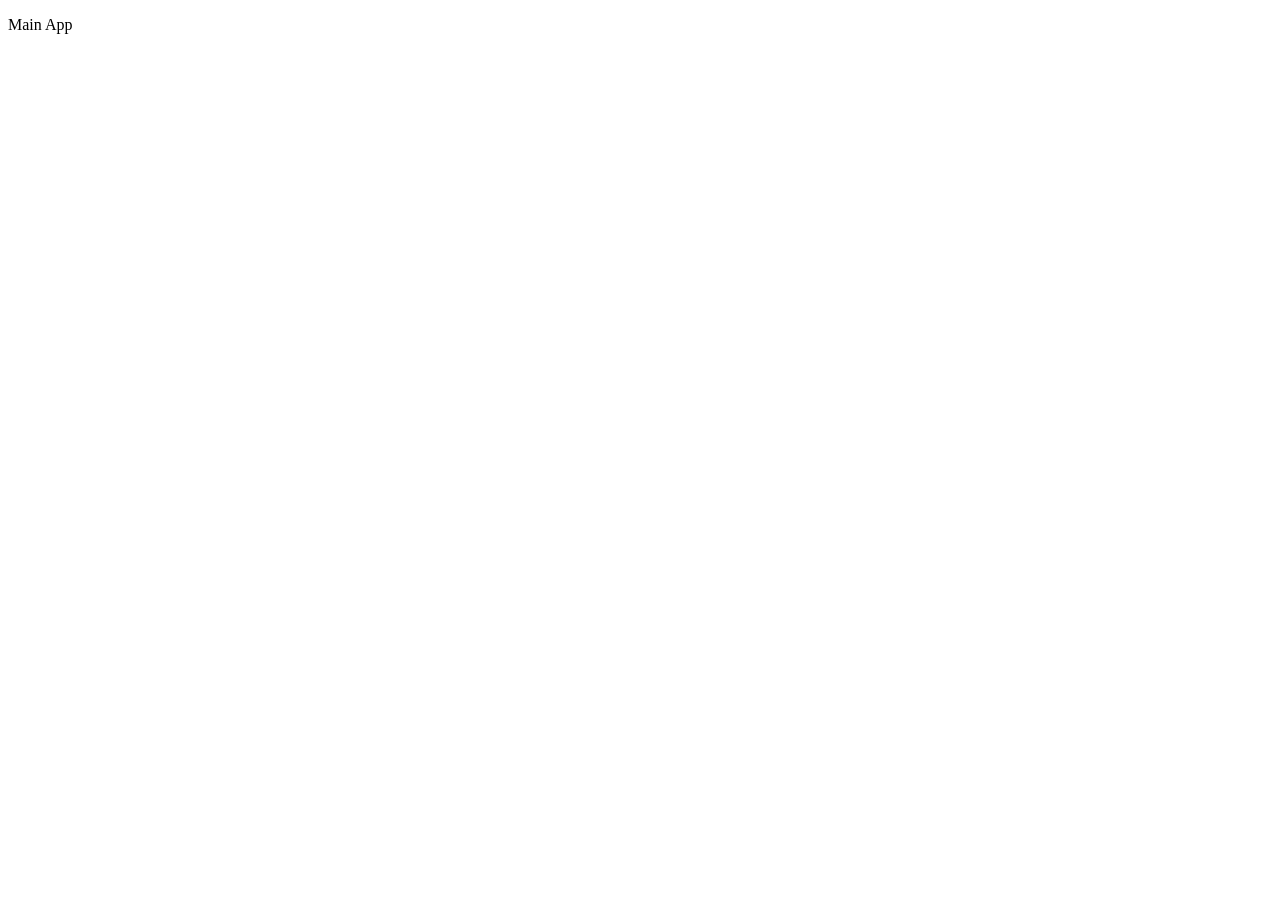
==== index.html @ 4df2a8b5 "Build Hymnal splash screen" ====
<!DOCTYPE html>
<html lang="en">
<head>
    <meta charset="UTF-8">
    <meta name="viewport" content="width=device-width, initial-scale=1.0">
    <link rel="stylesheet" href="/css/style.css">
    <title>Hymnal</title>
</head>

<body>
    <div id="splash-screen" aria-label="Loading Hymnal">
        <div class="splash-content">
            <div class="book" aria-hidden="true">
                <div class="book-page book-page-left"></div>
                <div class="book-page book-page-right"></div>
                <div class="book-spine"></div>
                <div class="cross">
                    <span></span>
                    <span></span>
                </div>
            </div>

            <div class="splash-title">Hymnal</div>
            <div class="splash-subtitle">Songs of faith</div>
            <div class="loading-line" aria-hidden="true">
                <span></span>
            </div>
        </div>
    </div>

    <main id="app">
        <p>Main App</p>
    </main>

    <script src="/js/app.js"></script>
</body>
</html>
---- css/style.css ----
#splash-screen {
    position: fixed;
    inset: 0;
    z-index: 9999;

    display: flex;
    align-items: center;
    justify-content: center;

    transition: opacity 0.6s ease;
}

#splash-screen.hide {
    opacity: 0;
    pointer-events: none;
}
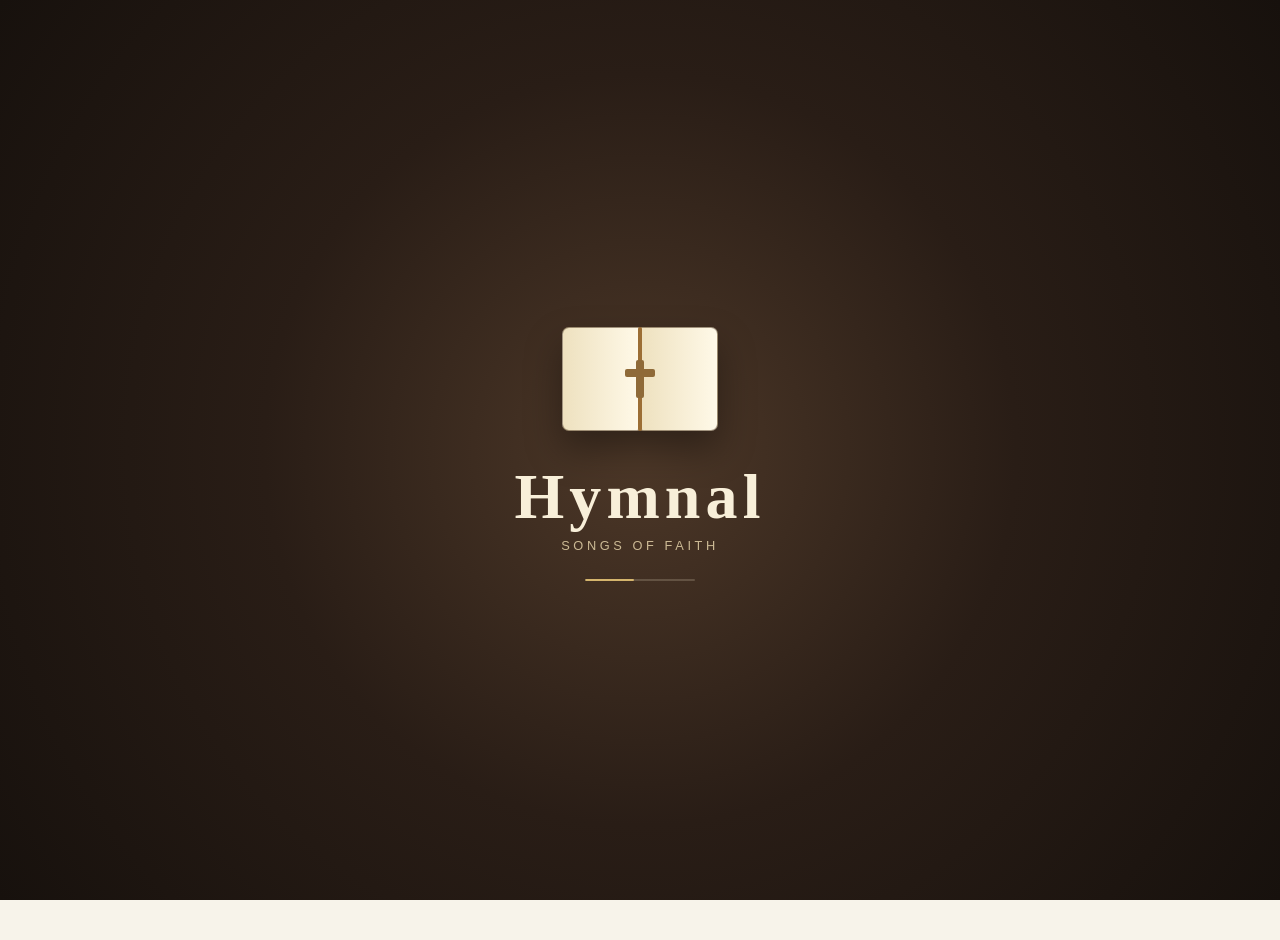
==== commit a5e4ac58: "Build Hymnal app structure" ====
--- a/index.html
+++ b/index.html
@@ -1,37 +1,24 @@
 <!DOCTYPE html>
 <html lang="en">
 <head>
-    <meta charset="UTF-8">
-    <meta name="viewport" content="width=device-width, initial-scale=1.0">
-    <link rel="stylesheet" href="/css/style.css">
-    <title>Hymnal</title>
+<meta charset="UTF-8">
+<meta name="viewport" content="width=device-width, initial-scale=1.0">
+<meta name="theme-color" content="#6f3d2e">
+<meta name="description" content="A simple, accessible offline hymnal for live use.">
+<link rel="manifest" href="./manifest.json">
+<link rel="stylesheet" href="./css/style.css">
+<title>Hymnal</title>
 </head>
-
-<body>
-    <div id="splash-screen" aria-label="Loading Hymnal">
-        <div class="splash-content">
-            <div class="book" aria-hidden="true">
-                <div class="book-page book-page-left"></div>
-                <div class="book-page book-page-right"></div>
-                <div class="book-spine"></div>
-                <div class="cross">
-                    <span></span>
-                    <span></span>
-                </div>
-            </div>
-
-            <div class="splash-title">Hymnal</div>
-            <div class="splash-subtitle">Songs of faith</div>
-            <div class="loading-line" aria-hidden="true">
-                <span></span>
-            </div>
-        </div>
-    </div>
-
-    <main id="app">
-        <p>Main App</p>
-    </main>
-
-    <script src="/js/app.js"></script>
-</body>
-</html>+<body class="home-page">
+<div id="splash-screen" aria-label="Loading Hymnal"><div class="splash-content"><div class="book" aria-hidden="true"><div class="book-page book-page-left"></div><div class="book-page book-page-right"></div><div class="book-spine"></div><div class="cross"><span></span><span></span></div></div><div class="splash-title">Hymnal</div><div class="splash-subtitle">Songs of faith</div><div class="loading-line" aria-hidden="true"><span></span></div></div></div>
+<header class="site-header"><a class="brand" href="./index.html" aria-label="Hymnal home"><span class="brand-mark" aria-hidden="true">✝</span><span>Hymnal</span></a><div class="header-actions"><button class="icon-button" id="theme-toggle" type="button" aria-label="Toggle dark mode" title="Toggle dark mode">☾</button><button class="icon-button" id="settings-open" type="button" aria-label="Open settings" title="Settings">⚙</button></div></header>
+<main id="app" class="home-shell"><section class="home-main" aria-labelledby="home-title">
+<div class="welcome-line"><div><p class="eyebrow">Your hymnal</p><h1 id="home-title">Find a hymn.</h1></div><div class="today-badge">Today</div></div>
+<article id="hymn-of-day" class="featured-hymn"></article>
+<section class="search-section" aria-labelledby="search-heading"><h2 id="search-heading" class="section-title">Search hymns</h2><label class="search-box" for="home-search"><span aria-hidden="true">⌕</span><input id="home-search" type="search" autocomplete="off" placeholder="Search by name, number, words, author..." aria-label="Search hymns by name, number, words, author, composer, or first line"><button id="home-search-clear" class="clear-button" type="button" aria-label="Clear search" hidden>×</button></label><div id="home-search-results" class="search-results" aria-live="polite"></div><div id="search-demos" class="search-demos" aria-label="Search examples"></div></section>
+<section class="favorites-section" aria-labelledby="favorites-heading"><div class="section-heading-row"><h2 id="favorites-heading" class="section-title">Favorites</h2><span id="favorites-count" class="muted-count"></span></div><div id="favorites-preview" class="favorites-preview"></div></section>
+<a class="browse-button" href="./hymn-list.html"><span>Browse all hymns</span><span aria-hidden="true">→</span></a>
+</section></main>
+<div id="settings-modal" class="modal" hidden><div class="modal-backdrop" data-close-settings></div><section class="settings-panel" role="dialog" aria-modal="true" aria-labelledby="settings-title"><div class="panel-heading"><div><p class="eyebrow">Personalize</p><h2 id="settings-title">Settings</h2></div><button class="icon-button" type="button" data-close-settings aria-label="Close settings">×</button></div><div class="settings-group"><h3>Appearance</h3><div class="choice-row"><button class="choice-button" data-theme-choice="light" type="button">Light</button><button class="choice-button" data-theme-choice="dark" type="button">Dark</button></div></div><div class="settings-group"><h3>Text size</h3><div class="choice-row"><button class="choice-button" data-size-choice="small" type="button">A−</button><button class="choice-button" data-size-choice="normal" type="button">A</button><button class="choice-button" data-size-choice="large" type="button">A+</button><button class="choice-button" data-size-choice="xlarge" type="button">A++</button></div></div><p class="settings-note">Your preferences and favorites stay on this device. The hymnal does not require an account.</p></section></div>
+<script src="./js/hymns.js"></script><script src="./js/app.js"></script>
+</body></html>
--- a/css/style.css
+++ b/css/style.css
@@ -1,16 +1,216 @@
+* {
+    box-sizing: border-box;
+}
+
+html,
+body {
+    margin: 0;
+    min-height: 100%;
+}
+
+body {
+    font-family: Georgia, "Times New Roman", serif;
+    background: #f7f3ea;
+    color: #241f1a;
+}
+
+#app {
+    min-height: 100vh;
+    display: grid;
+    place-items: center;
+}
+
+/* Splash screen */
 #splash-screen {
     position: fixed;
     inset: 0;
     z-index: 9999;
-
+    display: grid;
+    place-items: center;
+    overflow: hidden;
+    background:
+        radial-gradient(circle at center, #4d3828 0%, #291d16 48%, #17110d 100%);
+    color: #f8efd9;
+    transition: opacity 0.8s ease, visibility 0.8s ease;
+}
+
+#splash-screen.hide {
+    opacity: 0;
+    visibility: hidden;
+    pointer-events: none;
+}
+
+.splash-content {
     display: flex;
+    flex-direction: column;
     align-items: center;
-    justify-content: center;
-
-    transition: opacity 0.6s ease;
-}
-
-#splash-screen.hide {
-    opacity: 0;
-    pointer-events: none;
+    gap: 0;
+    transform: translateY(10px);
+    animation: splash-rise 1s ease forwards;
+}
+
+.book {
+    position: relative;
+    width: 170px;
+    height: 118px;
+    perspective: 700px;
+    filter: drop-shadow(0 18px 18px rgba(0, 0, 0, 0.35));
+}
+
+.book-page {
+    position: absolute;
+    top: 7px;
+    width: 78px;
+    height: 104px;
+    background: linear-gradient(90deg, #eee1bf, #fff9e8);
+    border: 1px solid rgba(72, 50, 29, 0.5);
+    transform-origin: bottom center;
+}
+
+.book-page-left {
+    left: 7px;
+    border-radius: 7px 2px 3px 7px;
+    transform: rotateY(72deg);
+    animation: open-left 1.5s cubic-bezier(.2, .8, .2, 1) forwards;
+}
+
+.book-page-right {
+    right: 7px;
+    border-radius: 2px 7px 7px 3px;
+    transform: rotateY(-72deg);
+    animation: open-right 1.5s cubic-bezier(.2, .8, .2, 1) forwards;
+}
+
+.book-spine {
+    position: absolute;
+    left: 50%;
+    top: 7px;
+    width: 4px;
+    height: 104px;
+    transform: translateX(-50%);
+    background: #9c6e35;
+    border-radius: 3px;
+    z-index: 3;
+}
+
+.cross {
+    position: absolute;
+    inset: 0;
+    z-index: 4;
+    display: grid;
+    place-items: center;
+    opacity: 0;
+    transform: scale(.7);
+    animation: cross-reveal .8s ease 1.25s forwards;
+}
+
+.cross span {
+    position: absolute;
+    display: block;
+    background: #8f6a38;
+    border-radius: 2px;
+}
+
+.cross span:first-child {
+    width: 8px;
+    height: 38px;
+}
+
+.cross span:last-child {
+    width: 30px;
+    height: 8px;
+    transform: translateY(-6px);
+}
+
+.splash-title {
+    margin-top: 22px;
+    font-size: clamp(2.4rem, 8vw, 4rem);
+    font-weight: 700;
+    letter-spacing: .08em;
+    opacity: 0;
+    transform: translateY(12px);
+    animation: title-reveal .9s ease 1.25s forwards;
+}
+
+.splash-subtitle {
+    margin-top: 4px;
+    font-family: Arial, sans-serif;
+    font-size: .8rem;
+    letter-spacing: .28em;
+    text-transform: uppercase;
+    color: #cbb994;
+    opacity: 0;
+    animation: subtitle-reveal .8s ease 1.65s forwards;
+}
+
+.loading-line {
+    width: 110px;
+    height: 2px;
+    margin-top: 26px;
+    overflow: hidden;
+    background: rgba(255, 244, 215, .18);
+    border-radius: 99px;
+    opacity: 0;
+    animation: fade-in .5s ease 1.8s forwards;
+}
+
+.loading-line span {
+    display: block;
+    width: 45%;
+    height: 100%;
+    background: #d5b56d;
+    border-radius: inherit;
+    animation: loading 1.1s ease-in-out 1.9s infinite;
+}
+
+@keyframes open-left {
+    from { transform: rotateY(72deg); }
+    to { transform: rotateY(0deg); }
+}
+
+@keyframes open-right {
+    from { transform: rotateY(-72deg); }
+    to { transform: rotateY(0deg); }
+}
+
+@keyframes cross-reveal {
+    to {
+        opacity: 1;
+        transform: scale(1);
+    }
+}
+
+@keyframes title-reveal {
+    to {
+        opacity: 1;
+        transform: translateY(0);
+    }
+}
+
+@keyframes subtitle-reveal {
+    from { opacity: 0; transform: translateY(5px); }
+    to { opacity: 1; transform: translateY(0); }
+}
+
+@keyframes splash-rise {
+    to { transform: translateY(0); }
+}
+
+@keyframes fade-in {
+    to { opacity: 1; }
+}
+
+@keyframes loading {
+    0%, 100% { transform: translateX(-110%); }
+    50% { transform: translateX(220%); }
+}
+
+@media (prefers-reduced-motion: reduce) {
+    *,
+    *::before,
+    *::after {
+        animation-duration: 0.01ms !important;
+        animation-iteration-count: 1 !important;
+        transition-duration: 0.01ms !important;
+    }
 }
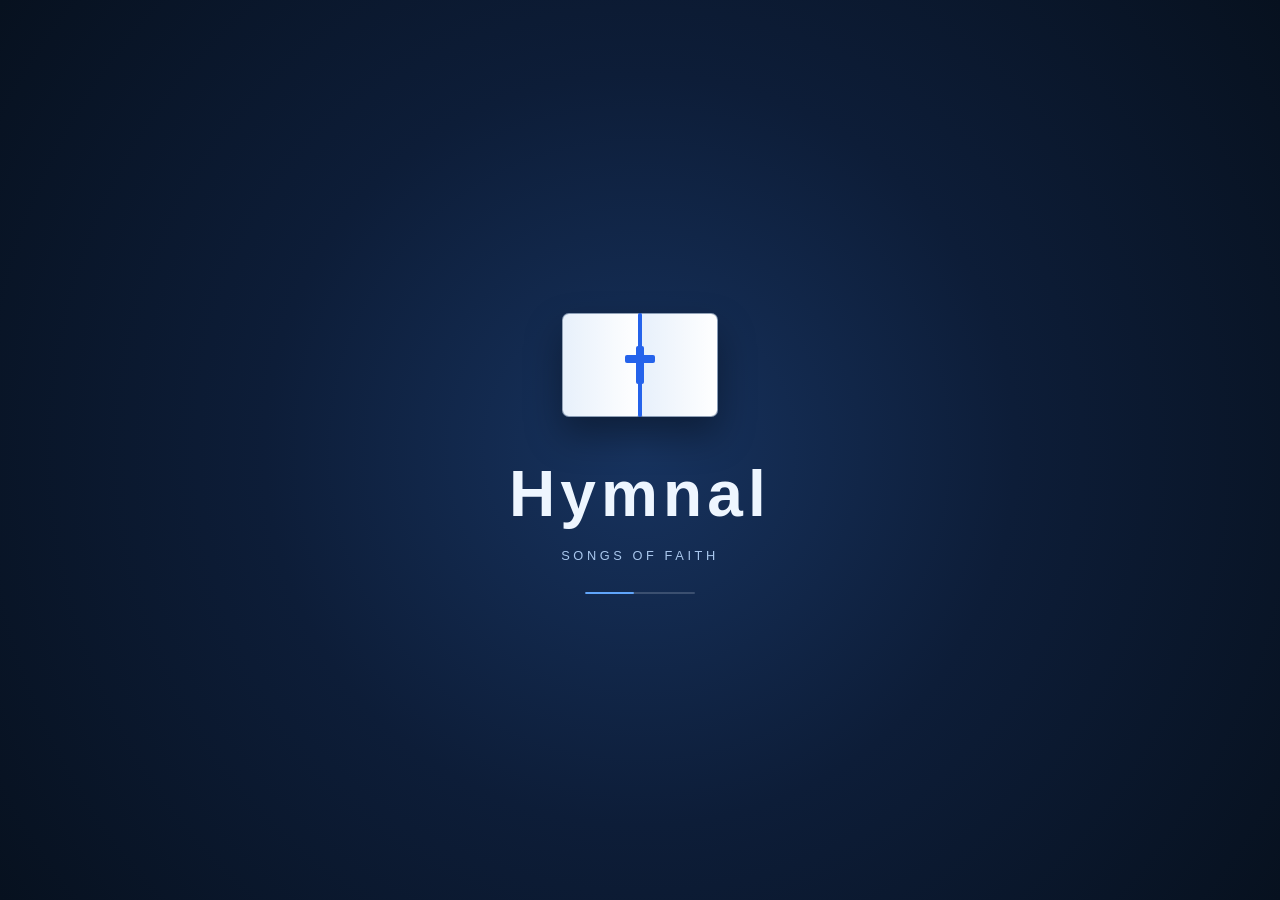
==== commit 1b63d3fa: "Structure app files and standardize blue accent" ====
--- a/index.html
+++ b/index.html
@@ -1,24 +1,229 @@
 <!DOCTYPE html>
 <html lang="en">
 <head>
-<meta charset="UTF-8">
-<meta name="viewport" content="width=device-width, initial-scale=1.0">
-<meta name="theme-color" content="#6f3d2e">
-<meta name="description" content="A simple, accessible offline hymnal for live use.">
-<link rel="manifest" href="./manifest.json">
-<link rel="stylesheet" href="./css/style.css">
-<title>Hymnal</title>
+    <meta charset="UTF-8">
+    <meta name="viewport" content="width=device-width, initial-scale=1.0">
+    <meta name="theme-color" content="#2563eb">
+    <meta
+        name="description"
+        content="A simple, accessible offline hymnal for live use."
+    >
+    <link rel="manifest" href="./manifest.json">
+    <link rel="stylesheet" href="./css/style.css">
+    <title>Hymnal</title>
 </head>
 <body class="home-page">
-<div id="splash-screen" aria-label="Loading Hymnal"><div class="splash-content"><div class="book" aria-hidden="true"><div class="book-page book-page-left"></div><div class="book-page book-page-right"></div><div class="book-spine"></div><div class="cross"><span></span><span></span></div></div><div class="splash-title">Hymnal</div><div class="splash-subtitle">Songs of faith</div><div class="loading-line" aria-hidden="true"><span></span></div></div></div>
-<header class="site-header"><a class="brand" href="./index.html" aria-label="Hymnal home"><span class="brand-mark" aria-hidden="true">✝</span><span>Hymnal</span></a><div class="header-actions"><button class="icon-button" id="theme-toggle" type="button" aria-label="Toggle dark mode" title="Toggle dark mode">☾</button><button class="icon-button" id="settings-open" type="button" aria-label="Open settings" title="Settings">⚙</button></div></header>
-<main id="app" class="home-shell"><section class="home-main" aria-labelledby="home-title">
-<div class="welcome-line"><div><p class="eyebrow">Your hymnal</p><h1 id="home-title">Find a hymn.</h1></div><div class="today-badge">Today</div></div>
-<article id="hymn-of-day" class="featured-hymn"></article>
-<section class="search-section" aria-labelledby="search-heading"><h2 id="search-heading" class="section-title">Search hymns</h2><label class="search-box" for="home-search"><span aria-hidden="true">⌕</span><input id="home-search" type="search" autocomplete="off" placeholder="Search by name, number, words, author..." aria-label="Search hymns by name, number, words, author, composer, or first line"><button id="home-search-clear" class="clear-button" type="button" aria-label="Clear search" hidden>×</button></label><div id="home-search-results" class="search-results" aria-live="polite"></div><div id="search-demos" class="search-demos" aria-label="Search examples"></div></section>
-<section class="favorites-section" aria-labelledby="favorites-heading"><div class="section-heading-row"><h2 id="favorites-heading" class="section-title">Favorites</h2><span id="favorites-count" class="muted-count"></span></div><div id="favorites-preview" class="favorites-preview"></div></section>
-<a class="browse-button" href="./hymn-list.html"><span>Browse all hymns</span><span aria-hidden="true">→</span></a>
-</section></main>
-<div id="settings-modal" class="modal" hidden><div class="modal-backdrop" data-close-settings></div><section class="settings-panel" role="dialog" aria-modal="true" aria-labelledby="settings-title"><div class="panel-heading"><div><p class="eyebrow">Personalize</p><h2 id="settings-title">Settings</h2></div><button class="icon-button" type="button" data-close-settings aria-label="Close settings">×</button></div><div class="settings-group"><h3>Appearance</h3><div class="choice-row"><button class="choice-button" data-theme-choice="light" type="button">Light</button><button class="choice-button" data-theme-choice="dark" type="button">Dark</button></div></div><div class="settings-group"><h3>Text size</h3><div class="choice-row"><button class="choice-button" data-size-choice="small" type="button">A−</button><button class="choice-button" data-size-choice="normal" type="button">A</button><button class="choice-button" data-size-choice="large" type="button">A+</button><button class="choice-button" data-size-choice="xlarge" type="button">A++</button></div></div><p class="settings-note">Your preferences and favorites stay on this device. The hymnal does not require an account.</p></section></div>
-<script src="./js/hymns.js"></script><script src="./js/app.js"></script>
-</body></html>+    <div id="splash-screen" aria-label="Loading Hymnal">
+        <div class="splash-content">
+            <div class="book" aria-hidden="true">
+                <div class="book-page book-page-left"></div>
+                <div class="book-page book-page-right"></div>
+                <div class="book-spine"></div>
+                <div class="cross">
+                    <span></span>
+                    <span></span>
+                </div>
+            </div>
+            <div class="splash-title">Hymnal</div>
+            <div class="splash-subtitle">Songs of faith</div>
+            <div class="loading-line" aria-hidden="true">
+                <span></span>
+            </div>
+        </div>
+    </div>
+
+    <header class="site-header">
+        <a class="brand" href="./index.html" aria-label="Hymnal home">
+            <span class="brand-mark" aria-hidden="true">✝</span>
+            <span>Hymnal</span>
+        </a>
+
+        <div class="header-actions">
+            <button
+                class="icon-button"
+                id="theme-toggle"
+                type="button"
+                aria-label="Toggle dark mode"
+                title="Toggle dark mode"
+            >
+                ☾
+            </button>
+            <button
+                class="icon-button"
+                id="settings-open"
+                type="button"
+                aria-label="Open settings"
+                title="Settings"
+            >
+                ⚙
+            </button>
+        </div>
+    </header>
+
+    <main id="app" class="home-shell">
+        <section class="home-main" aria-labelledby="home-title">
+            <div class="welcome-line">
+                <div>
+                    <p class="eyebrow">Your hymnal</p>
+                    <h1 id="home-title">Find a hymn.</h1>
+                </div>
+                <div class="today-badge">Today</div>
+            </div>
+
+            <article id="hymn-of-day" class="featured-hymn"></article>
+
+            <section
+                class="search-section"
+                aria-labelledby="search-heading"
+            >
+                <h2 id="search-heading" class="section-title">
+                    Search hymns
+                </h2>
+
+                <label class="search-box" for="home-search">
+                    <span aria-hidden="true">⌕</span>
+                    <input
+                        id="home-search"
+                        type="search"
+                        autocomplete="off"
+                        placeholder="Search by name, number, words, author..."
+                        aria-label="Search hymns by name, number, words, author, composer, or first line"
+                    >
+                    <button
+                        id="home-search-clear"
+                        class="clear-button"
+                        type="button"
+                        aria-label="Clear search"
+                        hidden
+                    >
+                        ×
+                    </button>
+                </label>
+
+                <div
+                    id="home-search-results"
+                    class="search-results"
+                    aria-live="polite"
+                ></div>
+
+                <div
+                    id="search-demos"
+                    class="search-demos"
+                    aria-label="Search examples"
+                ></div>
+            </section>
+
+            <section
+                class="favorites-section"
+                aria-labelledby="favorites-heading"
+            >
+                <div class="section-heading-row">
+                    <h2 id="favorites-heading" class="section-title">
+                        Favorites
+                    </h2>
+                    <span id="favorites-count" class="muted-count"></span>
+                </div>
+
+                <div
+                    id="favorites-preview"
+                    class="favorites-preview"
+                ></div>
+            </section>
+
+            <a class="browse-button" href="./hymn-list.html">
+                <span>Browse all hymns</span>
+                <span aria-hidden="true">→</span>
+            </a>
+        </section>
+    </main>
+
+    <div id="settings-modal" class="modal" hidden>
+        <div class="modal-backdrop" data-close-settings></div>
+
+        <section
+            class="settings-panel"
+            role="dialog"
+            aria-modal="true"
+            aria-labelledby="settings-title"
+        >
+            <div class="panel-heading">
+                <div>
+                    <p class="eyebrow">Personalize</p>
+                    <h2 id="settings-title">Settings</h2>
+                </div>
+
+                <button
+                    class="icon-button"
+                    type="button"
+                    data-close-settings
+                    aria-label="Close settings"
+                >
+                    ×
+                </button>
+            </div>
+
+            <div class="settings-group">
+                <h3>Appearance</h3>
+                <div class="choice-row">
+                    <button
+                        class="choice-button"
+                        data-theme-choice="light"
+                        type="button"
+                    >
+                        Light
+                    </button>
+                    <button
+                        class="choice-button"
+                        data-theme-choice="dark"
+                        type="button"
+                    >
+                        Dark
+                    </button>
+                </div>
+            </div>
+
+            <div class="settings-group">
+                <h3>Text size</h3>
+                <div class="choice-row">
+                    <button
+                        class="choice-button"
+                        data-size-choice="small"
+                        type="button"
+                    >
+                        A−
+                    </button>
+                    <button
+                        class="choice-button"
+                        data-size-choice="normal"
+                        type="button"
+                    >
+                        A
+                    </button>
+                    <button
+                        class="choice-button"
+                        data-size-choice="large"
+                        type="button"
+                    >
+                        A+
+                    </button>
+                    <button
+                        class="choice-button"
+                        data-size-choice="xlarge"
+                        type="button"
+                    >
+                        A++
+                    </button>
+                </div>
+            </div>
+
+            <p class="settings-note">
+                Your preferences and favorites stay on this device.
+                The hymnal does not require an account.
+            </p>
+        </section>
+    </div>
+
+    <script src="./js/hymns.js"></script>
+    <script src="./js/app.js"></script>
+</body>
+</html>
--- a/css/style.css
+++ b/css/style.css
@@ -1,216 +1,2 @@
-* {
-    box-sizing: border-box;
-}
-
-html,
-body {
-    margin: 0;
-    min-height: 100%;
-}
-
-body {
-    font-family: Georgia, "Times New Roman", serif;
-    background: #f7f3ea;
-    color: #241f1a;
-}
-
-#app {
-    min-height: 100vh;
-    display: grid;
-    place-items: center;
-}
-
-/* Splash screen */
-#splash-screen {
-    position: fixed;
-    inset: 0;
-    z-index: 9999;
-    display: grid;
-    place-items: center;
-    overflow: hidden;
-    background:
-        radial-gradient(circle at center, #4d3828 0%, #291d16 48%, #17110d 100%);
-    color: #f8efd9;
-    transition: opacity 0.8s ease, visibility 0.8s ease;
-}
-
-#splash-screen.hide {
-    opacity: 0;
-    visibility: hidden;
-    pointer-events: none;
-}
-
-.splash-content {
-    display: flex;
-    flex-direction: column;
-    align-items: center;
-    gap: 0;
-    transform: translateY(10px);
-    animation: splash-rise 1s ease forwards;
-}
-
-.book {
-    position: relative;
-    width: 170px;
-    height: 118px;
-    perspective: 700px;
-    filter: drop-shadow(0 18px 18px rgba(0, 0, 0, 0.35));
-}
-
-.book-page {
-    position: absolute;
-    top: 7px;
-    width: 78px;
-    height: 104px;
-    background: linear-gradient(90deg, #eee1bf, #fff9e8);
-    border: 1px solid rgba(72, 50, 29, 0.5);
-    transform-origin: bottom center;
-}
-
-.book-page-left {
-    left: 7px;
-    border-radius: 7px 2px 3px 7px;
-    transform: rotateY(72deg);
-    animation: open-left 1.5s cubic-bezier(.2, .8, .2, 1) forwards;
-}
-
-.book-page-right {
-    right: 7px;
-    border-radius: 2px 7px 7px 3px;
-    transform: rotateY(-72deg);
-    animation: open-right 1.5s cubic-bezier(.2, .8, .2, 1) forwards;
-}
-
-.book-spine {
-    position: absolute;
-    left: 50%;
-    top: 7px;
-    width: 4px;
-    height: 104px;
-    transform: translateX(-50%);
-    background: #9c6e35;
-    border-radius: 3px;
-    z-index: 3;
-}
-
-.cross {
-    position: absolute;
-    inset: 0;
-    z-index: 4;
-    display: grid;
-    place-items: center;
-    opacity: 0;
-    transform: scale(.7);
-    animation: cross-reveal .8s ease 1.25s forwards;
-}
-
-.cross span {
-    position: absolute;
-    display: block;
-    background: #8f6a38;
-    border-radius: 2px;
-}
-
-.cross span:first-child {
-    width: 8px;
-    height: 38px;
-}
-
-.cross span:last-child {
-    width: 30px;
-    height: 8px;
-    transform: translateY(-6px);
-}
-
-.splash-title {
-    margin-top: 22px;
-    font-size: clamp(2.4rem, 8vw, 4rem);
-    font-weight: 700;
-    letter-spacing: .08em;
-    opacity: 0;
-    transform: translateY(12px);
-    animation: title-reveal .9s ease 1.25s forwards;
-}
-
-.splash-subtitle {
-    margin-top: 4px;
-    font-family: Arial, sans-serif;
-    font-size: .8rem;
-    letter-spacing: .28em;
-    text-transform: uppercase;
-    color: #cbb994;
-    opacity: 0;
-    animation: subtitle-reveal .8s ease 1.65s forwards;
-}
-
-.loading-line {
-    width: 110px;
-    height: 2px;
-    margin-top: 26px;
-    overflow: hidden;
-    background: rgba(255, 244, 215, .18);
-    border-radius: 99px;
-    opacity: 0;
-    animation: fade-in .5s ease 1.8s forwards;
-}
-
-.loading-line span {
-    display: block;
-    width: 45%;
-    height: 100%;
-    background: #d5b56d;
-    border-radius: inherit;
-    animation: loading 1.1s ease-in-out 1.9s infinite;
-}
-
-@keyframes open-left {
-    from { transform: rotateY(72deg); }
-    to { transform: rotateY(0deg); }
-}
-
-@keyframes open-right {
-    from { transform: rotateY(-72deg); }
-    to { transform: rotateY(0deg); }
-}
-
-@keyframes cross-reveal {
-    to {
-        opacity: 1;
-        transform: scale(1);
-    }
-}
-
-@keyframes title-reveal {
-    to {
-        opacity: 1;
-        transform: translateY(0);
-    }
-}
-
-@keyframes subtitle-reveal {
-    from { opacity: 0; transform: translateY(5px); }
-    to { opacity: 1; transform: translateY(0); }
-}
-
-@keyframes splash-rise {
-    to { transform: translateY(0); }
-}
-
-@keyframes fade-in {
-    to { opacity: 1; }
-}
-
-@keyframes loading {
-    0%, 100% { transform: translateX(-110%); }
-    50% { transform: translateX(220%); }
-}
-
-@media (prefers-reduced-motion: reduce) {
-    *,
-    *::before,
-    *::after {
-        animation-duration: 0.01ms !important;
-        animation-iteration-count: 1 !important;
-        transition-duration: 0.01ms !important;
-    }
-}+body.home-page{height:100svh;overflow:hidden}
+:root{--bg:#f7f3ea;--surface:#fffdf8;--surface-2:#efe8da;--text:#2b241e;--muted:#75695d;--line:#ded4c5;--accent:#2563eb;--accent-2:#60a5fa;--accent-soft:#dbeafe;--focus:#1d4ed8;--shadow:0 14px 35px rgba(25,55,95,.1);--body-size:16px}html{font-size:var(--body-size);color-scheme:light}html.dark{color-scheme:dark;--bg:#1c1916;--surface:#27221e;--surface-2:#342d27;--text:#f5efe6;--muted:#c0b5a7;--line:#4a4037;--accent:#d18a66;--accent-2:#e1a27e;--accent-soft:#4a342a;--focus:#e5a078;--shadow:0 14px 35px rgba(0,0,0,.24)}*{box-sizing:border-box}html,body{margin:0;min-height:100%}body{background:var(--bg);color:var(--text);font-family:Arial,Helvetica,sans-serif;line-height:1.5}button,input{font:inherit}button:focus-visible,a:focus-visible,input:focus-visible{outline:3px solid var(--focus);outline-offset:3px}a{color:inherit}.site-header{width:min(1180px,calc(100% - 32px));margin:auto;min-height:64px;display:flex;align-items:center;justify-content:space-between;gap:20px}.brand{display:inline-flex;align-items:center;gap:10px;text-decoration:none;font-family:Georgia,"Times New Roman",serif;font-size:1.25rem;font-weight:700}.brand-mark{width:34px;height:34px;display:grid;place-items:center;border-radius:10px;background:var(--accent);color:#fff}.header-actions{display:flex;gap:8px}.icon-button{width:42px;height:42px;border:1px solid var(--line);border-radius:12px;background:var(--surface);color:var(--text);cursor:pointer;display:inline-grid;place-items:center;font-size:1.15rem}.icon-button:hover{background:var(--surface-2)}.home-shell{width:min(1180px,calc(100% - 32px));min-height:calc(100svh - 64px);margin:auto;display:grid;align-items:center;padding:10px 0 18px}.home-main{width:min(100%,980px);margin:auto}.welcome-line{display:flex;align-items:center;justify-content:space-between;gap:18px;margin-bottom:10px}.eyebrow{margin:0 0 2px;color:var(--accent);font-size:.72rem;font-weight:800;letter-spacing:.13em;text-transform:uppercase}h1,h2,h3,p{margin-top:0}h1{margin-bottom:0;font-family:Georgia,"Times New Roman",serif;font-size:clamp(1.65rem,3vw,2.25rem);line-height:1.05}.today-badge{padding:7px 11px;border-radius:999px;background:var(--accent-soft);color:var(--accent);font-size:.78rem;font-weight:800}.featured-hymn{min-height:82px;padding:14px 18px;border:1px solid var(--line);border-radius:16px;background:linear-gradient(135deg,var(--surface),var(--surface-2));box-shadow:var(--shadow)}.featured-link{height:100%;display:flex;align-items:center;justify-content:space-between;gap:20px;text-decoration:none}.hymn-number{flex:0 0 auto;width:48px;height:48px;display:grid;place-items:center;border-radius:13px;background:var(--accent);color:#fff;font-weight:800}.featured-copy{min-width:0;flex:1}.featured-copy h2{margin:0 0 2px;font-family:Georgia,"Times New Roman",serif;font-size:clamp(1.1rem,2vw,1.35rem)}.featured-copy p{margin:0;color:var(--muted);font-size:.85rem}.featured-arrow{color:var(--accent);font-size:1.5rem}.search-section{margin-top:14px}.section-title{margin:0 0 7px;font-family:Georgia,"Times New Roman",serif;font-size:1rem}.search-box{min-height:52px;display:flex;align-items:center;gap:10px;padding:0 13px;border:2px solid var(--line);border-radius:14px;background:var(--surface);box-shadow:0 6px 18px rgba(25,55,95,.06)}.search-box:focus-within{border-color:var(--accent)}.search-box>span{color:var(--muted);font-size:1.45rem;line-height:1}.search-box input{min-width:0;flex:1;border:0;outline:0;background:transparent;color:var(--text);font-size:1rem}.search-box input::placeholder{color:var(--muted)}.clear-button{width:30px;height:30px;border:0;border-radius:50%;background:var(--surface-2);color:var(--text);cursor:pointer;font-size:1.15rem}.search-demos{min-height:32px;margin-top:7px;display:flex;flex-wrap:wrap;gap:6px}.demo-chip{border:1px solid var(--line);border-radius:999px;padding:5px 10px;background:var(--surface);color:var(--muted);cursor:pointer;font-size:.76rem}.demo-chip:hover{color:var(--accent);border-color:var(--accent-2);background:var(--accent-soft)}.search-results{display:none;margin-top:7px;max-height:180px;overflow:auto;border:1px solid var(--line);border-radius:12px;background:var(--surface)}.search-results.visible{display:block}.result-link,.hymn-row{display:flex;align-items:center;gap:12px;min-width:0;text-decoration:none}.result-link{padding:9px 12px;border-bottom:1px solid var(--line)}.result-link:last-child{border-bottom:0}.result-link:hover,.hymn-row:hover{background:var(--surface-2)}.result-number,.row-number{flex:0 0 auto;font-size:.75rem;font-weight:800;color:var(--accent)}.result-copy,.row-copy{min-width:0}.result-copy strong,.row-copy strong{display:block;overflow:hidden;text-overflow:ellipsis;white-space:nowrap;font-family:Georgia,"Times New Roman",serif}.result-copy small,.row-copy small{display:block;color:var(--muted);overflow:hidden;text-overflow:ellipsis;white-space:nowrap;font-size:.72rem}.favorites-section{margin-top:12px}.section-heading-row{display:flex;align-items:baseline;justify-content:space-between;gap:10px}.muted-count{color:var(--muted);font-size:.72rem}.favorites-preview{min-height:46px;display:grid;grid-template-columns:repeat(3,minmax(0,1fr));gap:8px}.favorite-card{min-width:0;display:flex;align-items:center;gap:9px;padding:9px 10px;border:1px solid var(--line);border-radius:12px;background:var(--surface);text-decoration:none}.favorite-card:hover{background:var(--surface-2)}.favorite-card .row-number{width:28px;height:28px;display:grid;place-items:center;border-radius:8px;background:var(--accent-soft)}.empty-favorites{grid-column:1/-1;padding:9px 11px;border:1px dashed var(--line);border-radius:12px;color:var(--muted);font-size:.78rem}.browse-button{min-height:48px;margin-top:12px;display:flex;align-items:center;justify-content:space-between;padding:0 15px;border-radius:13px;background:var(--accent);color:#fff;text-decoration:none;font-weight:800}.browse-button:hover{filter:brightness(1.06)}.page-subtitle{margin:2px 0 0;color:var(--muted);font-size:.85rem}.list-shell,.hymn-shell{width:min(900px,calc(100% - 32px));margin:auto;padding:20px 0 40px}.page-heading{display:flex;align-items:flex-start;gap:18px;margin-bottom:18px}.back-link{display:inline-flex;align-items:center;gap:6px;color:var(--accent);text-decoration:none;font-weight:800;white-space:nowrap}.list-search{margin-bottom:14px}.hymn-list-results{display:grid;gap:6px}.hymn-row{min-height:62px;padding:8px 12px;border:1px solid var(--line);border-radius:12px;background:var(--surface)}.row-number{width:38px;text-align:center}.row-arrow{margin-left:auto;color:var(--muted);font-size:1.1rem}.no-results{padding:22px;text-align:center;color:var(--muted);border:1px dashed var(--line);border-radius:12px}.modal[hidden]{display:none}.modal{position:fixed;inset:0;z-index:10000}.modal-backdrop{position:absolute;inset:0;background:rgba(15,30,55,.55);backdrop-filter:blur(2px)}.settings-panel{position:absolute;top:50%;left:50%;width:min(420px,calc(100% - 28px));max-height:calc(100% - 28px);overflow:auto;transform:translate(-50%,-50%);padding:20px;border:1px solid var(--line);border-radius:18px;background:var(--surface);color:var(--text);box-shadow:0 24px 60px rgba(0,0,0,.22)}.panel-heading{display:flex;align-items:flex-start;justify-content:space-between;gap:20px;margin-bottom:18px}.panel-heading h2{margin:0;font-family:Georgia,"Times New Roman",serif}.settings-group+.settings-group{margin-top:18px}.settings-group h3{margin-bottom:8px;font-size:.9rem}.choice-row{display:flex;gap:8px;flex-wrap:wrap}.choice-button{min-height:42px;min-width:64px;padding:0 13px;border:1px solid var(--line);border-radius:10px;background:var(--surface);color:var(--text);cursor:pointer}.choice-button.active{border-color:var(--accent);background:var(--accent-soft);color:var(--accent);font-weight:800}.settings-note{margin:20px 0 0;color:var(--muted);font-size:.8rem}.text-small{--body-size:14px}.text-normal{--body-size:16px}.text-large{--body-size:18px}.text-xlarge{--body-size:20px}@media(max-height:760px) and (min-width:700px){.site-header{min-height:54px}.home-shell{min-height:calc(100svh - 54px);padding-top:2px}.featured-hymn{min-height:70px;padding:10px 14px}.search-section{margin-top:9px}.favorites-section{margin-top:8px}.browse-button{margin-top:8px;min-height:42px}.search-results{max-height:130px}}@media(max-width:700px){.site-header,.home-shell,.list-shell,.hymn-shell{width:min(100% - 20px,900px)}.home-shell{min-height:calc(100svh - 64px);padding:4px 0 10px}.welcome-line{margin-bottom:7px}.featured-hymn{padding:11px 13px;min-height:70px}.hymn-number{width:40px;height:40px}.favorites-preview{grid-template-columns:1fr;gap:5px}.favorite-card{min-height:38px}.browse-button{margin-top:8px}.search-results{max-height:160px}}@media(max-width:420px){.site-header{min-height:58px}.brand{font-size:1.1rem}.brand-mark{width:30px;height:30px}.icon-button{width:38px;height:38px}.home-shell{min-height:calc(100svh - 58px)}h1{font-size:1.45rem}.featured-copy h2{font-size:1rem}.featured-copy p{font-size:.74rem}.search-box{min-height:48px}.search-demos{gap:4px}.demo-chip{padding:4px 8px;font-size:.7rem}.section-title{font-size:.92rem}.browse-button{min-height:44px}}@media(prefers-reduced-motion:reduce){*,*::before,*::after{scroll-behavior:auto!important;animation-duration:.01ms!important;animation-iteration-count:1!important;transition-duration:.01ms!important}}#splash-screen{position:fixed;inset:0;z-index:9999;display:grid;place-items:center;overflow:hidden;background:radial-gradient(circle at center,#17335f 0%,#0d1d38 48%,#07111f 100%);color:#eef6ff;transition:opacity .8s ease,visibility .8s ease}#splash-screen.hide{opacity:0;visibility:hidden;pointer-events:none}.splash-content{display:flex;flex-direction:column;align-items:center;transform:translateY(10px);animation:splash-rise 1s ease forwards}.book{position:relative;width:170px;height:118px;perspective:700px;filter:drop-shadow(0 18px 18px rgba(0,0,0,.35))}.book-page{position:absolute;top:7px;width:78px;height:104px;background:linear-gradient(90deg,#e7f0fb,#fff);border:1px solid rgba(45,75,115,.5);transform-origin:bottom center}.book-page-left{left:7px;border-radius:7px 2px 3px 7px;transform:rotateY(72deg);animation:open-left 1.5s cubic-bezier(.2,.8,.2,1) forwards}.book-page-right{right:7px;border-radius:2px 7px 7px 3px;transform:rotateY(-72deg);animation:open-right 1.5s cubic-bezier(.2,.8,.2,1) forwards}.book-spine{position:absolute;left:50%;top:7px;width:4px;height:104px;transform:translateX(-50%);background:#2563eb;border-radius:3px;z-index:3}.cross{position:absolute;inset:0;z-index:4;display:grid;place-items:center;opacity:0;transform:scale(.7);animation:cross-reveal .8s ease 1.25s forwards}.cross span{position:absolute;display:block;background:#2563eb;border-radius:2px}.cross span:first-child{width:8px;height:38px}.cross span:last-child{width:30px;height:8px;transform:translateY(-6px)}.splash-title{margin-top:22px;font-size:clamp(2.4rem,8vw,4rem);font-weight:700;letter-spacing:.08em;opacity:0;transform:translateY(12px);animation:title-reveal .9s ease 1.25s forwards}.splash-subtitle{margin-top:4px;font-size:.8rem;letter-spacing:.28em;text-transform:uppercase;color:#a9c7ed;opacity:0;animation:subtitle-reveal .8s ease 1.65s forwards}.loading-line{width:110px;height:2px;margin-top:26px;overflow:hidden;background:rgba(238,246,255,.18);border-radius:99px;opacity:0;animation:fade-in .5s ease 1.8s forwards}.loading-line span{display:block;width:45%;height:100%;background:#60a5fa;border-radius:inherit;animation:loading 1.1s ease-in-out 1.9s infinite}@keyframes open-left{from{transform:rotateY(72deg)}to{transform:rotateY(0)}}@keyframes open-right{from{transform:rotateY(-72deg)}to{transform:rotateY(0)}}@keyframes cross-reveal{to{opacity:1;transform:scale(1)}}@keyframes title-reveal{to{opacity:1;transform:translateY(0)}}@keyframes subtitle-reveal{from{opacity:0;transform:translateY(5px)}to{opacity:1;transform:translateY(0)}}@keyframes splash-rise{to{transform:translateY(0)}}@keyframes fade-in{to{opacity:1}}@keyframes loading{0%,100%{transform:translateX(-110%)}50%{transform:translateX(220%)}}
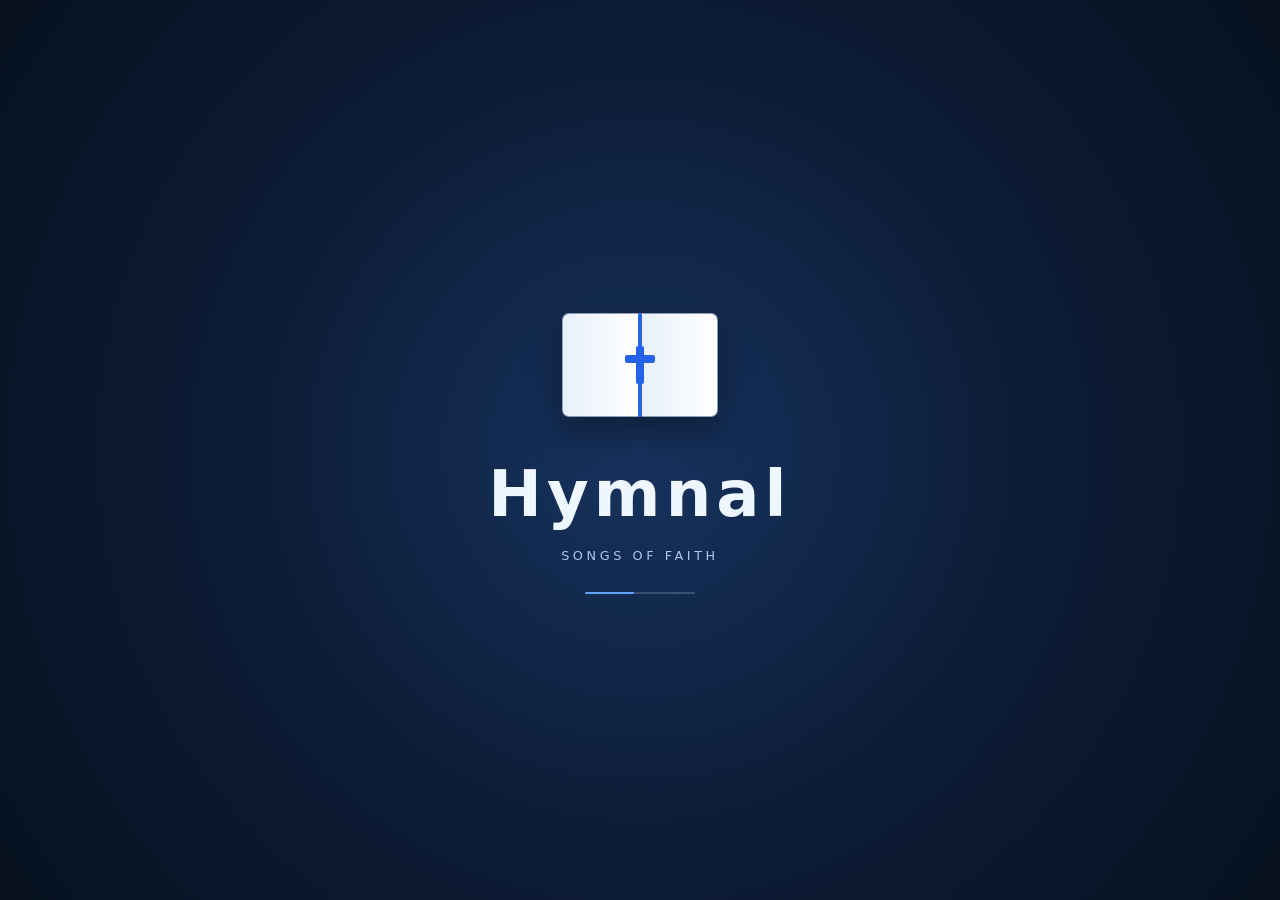
==== commit 271f58b9: "Refine homepage hymn suggestion area" ====
--- a/index.html
+++ b/index.html
@@ -109,7 +109,7 @@
                 <div
                     id="search-demos"
                     class="search-demos"
-                    aria-label="Search examples"
+                    aria-label="Hymn suggestions"
                 ></div>
             </section>
 
--- a/css/style.css
+++ b/css/style.css
@@ -1,2 +1,834 @@
-body.home-page{height:100svh;overflow:hidden}
-:root{--bg:#f7f3ea;--surface:#fffdf8;--surface-2:#efe8da;--text:#2b241e;--muted:#75695d;--line:#ded4c5;--accent:#2563eb;--accent-2:#60a5fa;--accent-soft:#dbeafe;--focus:#1d4ed8;--shadow:0 14px 35px rgba(25,55,95,.1);--body-size:16px}html{font-size:var(--body-size);color-scheme:light}html.dark{color-scheme:dark;--bg:#1c1916;--surface:#27221e;--surface-2:#342d27;--text:#f5efe6;--muted:#c0b5a7;--line:#4a4037;--accent:#d18a66;--accent-2:#e1a27e;--accent-soft:#4a342a;--focus:#e5a078;--shadow:0 14px 35px rgba(0,0,0,.24)}*{box-sizing:border-box}html,body{margin:0;min-height:100%}body{background:var(--bg);color:var(--text);font-family:Arial,Helvetica,sans-serif;line-height:1.5}button,input{font:inherit}button:focus-visible,a:focus-visible,input:focus-visible{outline:3px solid var(--focus);outline-offset:3px}a{color:inherit}.site-header{width:min(1180px,calc(100% - 32px));margin:auto;min-height:64px;display:flex;align-items:center;justify-content:space-between;gap:20px}.brand{display:inline-flex;align-items:center;gap:10px;text-decoration:none;font-family:Georgia,"Times New Roman",serif;font-size:1.25rem;font-weight:700}.brand-mark{width:34px;height:34px;display:grid;place-items:center;border-radius:10px;background:var(--accent);color:#fff}.header-actions{display:flex;gap:8px}.icon-button{width:42px;height:42px;border:1px solid var(--line);border-radius:12px;background:var(--surface);color:var(--text);cursor:pointer;display:inline-grid;place-items:center;font-size:1.15rem}.icon-button:hover{background:var(--surface-2)}.home-shell{width:min(1180px,calc(100% - 32px));min-height:calc(100svh - 64px);margin:auto;display:grid;align-items:center;padding:10px 0 18px}.home-main{width:min(100%,980px);margin:auto}.welcome-line{display:flex;align-items:center;justify-content:space-between;gap:18px;margin-bottom:10px}.eyebrow{margin:0 0 2px;color:var(--accent);font-size:.72rem;font-weight:800;letter-spacing:.13em;text-transform:uppercase}h1,h2,h3,p{margin-top:0}h1{margin-bottom:0;font-family:Georgia,"Times New Roman",serif;font-size:clamp(1.65rem,3vw,2.25rem);line-height:1.05}.today-badge{padding:7px 11px;border-radius:999px;background:var(--accent-soft);color:var(--accent);font-size:.78rem;font-weight:800}.featured-hymn{min-height:82px;padding:14px 18px;border:1px solid var(--line);border-radius:16px;background:linear-gradient(135deg,var(--surface),var(--surface-2));box-shadow:var(--shadow)}.featured-link{height:100%;display:flex;align-items:center;justify-content:space-between;gap:20px;text-decoration:none}.hymn-number{flex:0 0 auto;width:48px;height:48px;display:grid;place-items:center;border-radius:13px;background:var(--accent);color:#fff;font-weight:800}.featured-copy{min-width:0;flex:1}.featured-copy h2{margin:0 0 2px;font-family:Georgia,"Times New Roman",serif;font-size:clamp(1.1rem,2vw,1.35rem)}.featured-copy p{margin:0;color:var(--muted);font-size:.85rem}.featured-arrow{color:var(--accent);font-size:1.5rem}.search-section{margin-top:14px}.section-title{margin:0 0 7px;font-family:Georgia,"Times New Roman",serif;font-size:1rem}.search-box{min-height:52px;display:flex;align-items:center;gap:10px;padding:0 13px;border:2px solid var(--line);border-radius:14px;background:var(--surface);box-shadow:0 6px 18px rgba(25,55,95,.06)}.search-box:focus-within{border-color:var(--accent)}.search-box>span{color:var(--muted);font-size:1.45rem;line-height:1}.search-box input{min-width:0;flex:1;border:0;outline:0;background:transparent;color:var(--text);font-size:1rem}.search-box input::placeholder{color:var(--muted)}.clear-button{width:30px;height:30px;border:0;border-radius:50%;background:var(--surface-2);color:var(--text);cursor:pointer;font-size:1.15rem}.search-demos{min-height:32px;margin-top:7px;display:flex;flex-wrap:wrap;gap:6px}.demo-chip{border:1px solid var(--line);border-radius:999px;padding:5px 10px;background:var(--surface);color:var(--muted);cursor:pointer;font-size:.76rem}.demo-chip:hover{color:var(--accent);border-color:var(--accent-2);background:var(--accent-soft)}.search-results{display:none;margin-top:7px;max-height:180px;overflow:auto;border:1px solid var(--line);border-radius:12px;background:var(--surface)}.search-results.visible{display:block}.result-link,.hymn-row{display:flex;align-items:center;gap:12px;min-width:0;text-decoration:none}.result-link{padding:9px 12px;border-bottom:1px solid var(--line)}.result-link:last-child{border-bottom:0}.result-link:hover,.hymn-row:hover{background:var(--surface-2)}.result-number,.row-number{flex:0 0 auto;font-size:.75rem;font-weight:800;color:var(--accent)}.result-copy,.row-copy{min-width:0}.result-copy strong,.row-copy strong{display:block;overflow:hidden;text-overflow:ellipsis;white-space:nowrap;font-family:Georgia,"Times New Roman",serif}.result-copy small,.row-copy small{display:block;color:var(--muted);overflow:hidden;text-overflow:ellipsis;white-space:nowrap;font-size:.72rem}.favorites-section{margin-top:12px}.section-heading-row{display:flex;align-items:baseline;justify-content:space-between;gap:10px}.muted-count{color:var(--muted);font-size:.72rem}.favorites-preview{min-height:46px;display:grid;grid-template-columns:repeat(3,minmax(0,1fr));gap:8px}.favorite-card{min-width:0;display:flex;align-items:center;gap:9px;padding:9px 10px;border:1px solid var(--line);border-radius:12px;background:var(--surface);text-decoration:none}.favorite-card:hover{background:var(--surface-2)}.favorite-card .row-number{width:28px;height:28px;display:grid;place-items:center;border-radius:8px;background:var(--accent-soft)}.empty-favorites{grid-column:1/-1;padding:9px 11px;border:1px dashed var(--line);border-radius:12px;color:var(--muted);font-size:.78rem}.browse-button{min-height:48px;margin-top:12px;display:flex;align-items:center;justify-content:space-between;padding:0 15px;border-radius:13px;background:var(--accent);color:#fff;text-decoration:none;font-weight:800}.browse-button:hover{filter:brightness(1.06)}.page-subtitle{margin:2px 0 0;color:var(--muted);font-size:.85rem}.list-shell,.hymn-shell{width:min(900px,calc(100% - 32px));margin:auto;padding:20px 0 40px}.page-heading{display:flex;align-items:flex-start;gap:18px;margin-bottom:18px}.back-link{display:inline-flex;align-items:center;gap:6px;color:var(--accent);text-decoration:none;font-weight:800;white-space:nowrap}.list-search{margin-bottom:14px}.hymn-list-results{display:grid;gap:6px}.hymn-row{min-height:62px;padding:8px 12px;border:1px solid var(--line);border-radius:12px;background:var(--surface)}.row-number{width:38px;text-align:center}.row-arrow{margin-left:auto;color:var(--muted);font-size:1.1rem}.no-results{padding:22px;text-align:center;color:var(--muted);border:1px dashed var(--line);border-radius:12px}.modal[hidden]{display:none}.modal{position:fixed;inset:0;z-index:10000}.modal-backdrop{position:absolute;inset:0;background:rgba(15,30,55,.55);backdrop-filter:blur(2px)}.settings-panel{position:absolute;top:50%;left:50%;width:min(420px,calc(100% - 28px));max-height:calc(100% - 28px);overflow:auto;transform:translate(-50%,-50%);padding:20px;border:1px solid var(--line);border-radius:18px;background:var(--surface);color:var(--text);box-shadow:0 24px 60px rgba(0,0,0,.22)}.panel-heading{display:flex;align-items:flex-start;justify-content:space-between;gap:20px;margin-bottom:18px}.panel-heading h2{margin:0;font-family:Georgia,"Times New Roman",serif}.settings-group+.settings-group{margin-top:18px}.settings-group h3{margin-bottom:8px;font-size:.9rem}.choice-row{display:flex;gap:8px;flex-wrap:wrap}.choice-button{min-height:42px;min-width:64px;padding:0 13px;border:1px solid var(--line);border-radius:10px;background:var(--surface);color:var(--text);cursor:pointer}.choice-button.active{border-color:var(--accent);background:var(--accent-soft);color:var(--accent);font-weight:800}.settings-note{margin:20px 0 0;color:var(--muted);font-size:.8rem}.text-small{--body-size:14px}.text-normal{--body-size:16px}.text-large{--body-size:18px}.text-xlarge{--body-size:20px}@media(max-height:760px) and (min-width:700px){.site-header{min-height:54px}.home-shell{min-height:calc(100svh - 54px);padding-top:2px}.featured-hymn{min-height:70px;padding:10px 14px}.search-section{margin-top:9px}.favorites-section{margin-top:8px}.browse-button{margin-top:8px;min-height:42px}.search-results{max-height:130px}}@media(max-width:700px){.site-header,.home-shell,.list-shell,.hymn-shell{width:min(100% - 20px,900px)}.home-shell{min-height:calc(100svh - 64px);padding:4px 0 10px}.welcome-line{margin-bottom:7px}.featured-hymn{padding:11px 13px;min-height:70px}.hymn-number{width:40px;height:40px}.favorites-preview{grid-template-columns:1fr;gap:5px}.favorite-card{min-height:38px}.browse-button{margin-top:8px}.search-results{max-height:160px}}@media(max-width:420px){.site-header{min-height:58px}.brand{font-size:1.1rem}.brand-mark{width:30px;height:30px}.icon-button{width:38px;height:38px}.home-shell{min-height:calc(100svh - 58px)}h1{font-size:1.45rem}.featured-copy h2{font-size:1rem}.featured-copy p{font-size:.74rem}.search-box{min-height:48px}.search-demos{gap:4px}.demo-chip{padding:4px 8px;font-size:.7rem}.section-title{font-size:.92rem}.browse-button{min-height:44px}}@media(prefers-reduced-motion:reduce){*,*::before,*::after{scroll-behavior:auto!important;animation-duration:.01ms!important;animation-iteration-count:1!important;transition-duration:.01ms!important}}#splash-screen{position:fixed;inset:0;z-index:9999;display:grid;place-items:center;overflow:hidden;background:radial-gradient(circle at center,#17335f 0%,#0d1d38 48%,#07111f 100%);color:#eef6ff;transition:opacity .8s ease,visibility .8s ease}#splash-screen.hide{opacity:0;visibility:hidden;pointer-events:none}.splash-content{display:flex;flex-direction:column;align-items:center;transform:translateY(10px);animation:splash-rise 1s ease forwards}.book{position:relative;width:170px;height:118px;perspective:700px;filter:drop-shadow(0 18px 18px rgba(0,0,0,.35))}.book-page{position:absolute;top:7px;width:78px;height:104px;background:linear-gradient(90deg,#e7f0fb,#fff);border:1px solid rgba(45,75,115,.5);transform-origin:bottom center}.book-page-left{left:7px;border-radius:7px 2px 3px 7px;transform:rotateY(72deg);animation:open-left 1.5s cubic-bezier(.2,.8,.2,1) forwards}.book-page-right{right:7px;border-radius:2px 7px 7px 3px;transform:rotateY(-72deg);animation:open-right 1.5s cubic-bezier(.2,.8,.2,1) forwards}.book-spine{position:absolute;left:50%;top:7px;width:4px;height:104px;transform:translateX(-50%);background:#2563eb;border-radius:3px;z-index:3}.cross{position:absolute;inset:0;z-index:4;display:grid;place-items:center;opacity:0;transform:scale(.7);animation:cross-reveal .8s ease 1.25s forwards}.cross span{position:absolute;display:block;background:#2563eb;border-radius:2px}.cross span:first-child{width:8px;height:38px}.cross span:last-child{width:30px;height:8px;transform:translateY(-6px)}.splash-title{margin-top:22px;font-size:clamp(2.4rem,8vw,4rem);font-weight:700;letter-spacing:.08em;opacity:0;transform:translateY(12px);animation:title-reveal .9s ease 1.25s forwards}.splash-subtitle{margin-top:4px;font-size:.8rem;letter-spacing:.28em;text-transform:uppercase;color:#a9c7ed;opacity:0;animation:subtitle-reveal .8s ease 1.65s forwards}.loading-line{width:110px;height:2px;margin-top:26px;overflow:hidden;background:rgba(238,246,255,.18);border-radius:99px;opacity:0;animation:fade-in .5s ease 1.8s forwards}.loading-line span{display:block;width:45%;height:100%;background:#60a5fa;border-radius:inherit;animation:loading 1.1s ease-in-out 1.9s infinite}@keyframes open-left{from{transform:rotateY(72deg)}to{transform:rotateY(0)}}@keyframes open-right{from{transform:rotateY(-72deg)}to{transform:rotateY(0)}}@keyframes cross-reveal{to{opacity:1;transform:scale(1)}}@keyframes title-reveal{to{opacity:1;transform:translateY(0)}}@keyframes subtitle-reveal{from{opacity:0;transform:translateY(5px)}to{opacity:1;transform:translateY(0)}}@keyframes splash-rise{to{transform:translateY(0)}}@keyframes fade-in{to{opacity:1}}@keyframes loading{0%,100%{transform:translateX(-110%)}50%{transform:translateX(220%)}}+body.home-page {
+    height:100svh;
+    overflow:hidden}
+    :root {
+        --bg:#f7f3ea;
+        --surface:#fffdf8;
+        --surface-2:#efe8da;
+        --text:#2b241e;
+        --muted:#75695d;
+        --line:#ded4c5;
+        --accent:#2563eb;
+        --accent-2:#60a5fa;
+        --accent-soft:#dbeafe;
+        --focus:#1d4ed8;
+        --shadow:0 14px 35px rgba(25,55,95,.1);
+        --body-size:16px}
+        html {
+            font-size:var(--body-size);
+            color-scheme:light}
+            html.dark {
+                color-scheme:dark;
+                --bg:#1c1916;
+                --surface:#27221e;
+                --surface-2:#342d27;
+                --text:#f5efe6;
+                --muted:#c0b5a7;
+                --line:#4a4037;
+                --accent:#60a5fa;
+                --accent-2:#93c5fd;
+                --accent-soft:#263c5d;
+                --focus:#93c5fd;
+                --shadow:0 14px 35px rgba(0,0,0,.24)}
+                * {
+                    box-sizing:border-box}
+                    html,body {
+                        margin:0;
+                        min-height:100%}
+                        body {
+                            background:var(--bg);
+                            color:var(--text);
+                            font-family:Arial,Helvetica,sans-serif;
+                            line-height:1.5}
+                            button,input {
+                                font:inherit}
+                                button:focus-visible,a:focus-visible,input:focus-visible {
+                                    outline:3px solid var(--focus);
+                                    outline-offset:3px}
+                                    a {
+                                        color:inherit}
+                                        .site-header {
+                                            width:min(1180px,calc(100% - 32px));
+                                            margin:auto;
+                                            min-height:64px;
+                                            display:flex;
+                                            align-items:center;
+                                            justify-content:space-between;
+                                            gap:20px}
+                                            .brand {
+                                                display:inline-flex;
+                                                align-items:center;
+                                                gap:10px;
+                                                text-decoration:none;
+                                                font-family:Georgia,"Times New Roman",serif;
+                                                font-size:1.25rem;
+                                                font-weight:700}
+                                                .brand-mark {
+                                                    width:34px;
+                                                    height:34px;
+                                                    display:grid;
+                                                    place-items:center;
+                                                    border-radius:10px;
+                                                    background:var(--accent);
+                                                    color:#fff}
+                                                    .header-actions {
+                                                        display:flex;
+                                                        gap:8px}
+                                                        .icon-button {
+                                                            width:42px;
+                                                            height:42px;
+                                                            border:1px solid var(--line);
+                                                            border-radius:12px;
+                                                            background:var(--surface);
+                                                            color:var(--text);
+                                                            cursor:pointer;
+                                                            display:inline-grid;
+                                                            place-items:center;
+                                                            font-size:1.15rem}
+                                                            .icon-button:hover {
+                                                                background:var(--surface-2)}
+                                                                .home-shell {
+                                                                    width:min(1180px,calc(100% - 32px));
+                                                                    min-height:calc(100svh - 64px);
+                                                                    margin:auto;
+                                                                    display:grid;
+                                                                    align-items:center;
+                                                                    padding:10px 0 18px}
+                                                                    .home-main {
+                                                                        width:min(100%,980px);
+                                                                        margin:auto}
+                                                                        .welcome-line {
+                                                                            display:flex;
+                                                                            align-items:center;
+                                                                            justify-content:space-between;
+                                                                            gap:18px;
+                                                                            margin-bottom:10px}
+                                                                            .eyebrow {
+                                                                                margin:0 0 2px;
+                                                                                color:var(--accent);
+                                                                                font-size:.72rem;
+                                                                                font-weight:800;
+                                                                                letter-spacing:.13em;
+                                                                                text-transform:uppercase}
+                                                                                h1,h2,h3,p {
+                                                                                    margin-top:0}
+                                                                                    h1 {
+                                                                                        margin-bottom:0;
+                                                                                        font-family:Georgia,"Times New Roman",serif;
+                                                                                        font-size:clamp(1.65rem,3vw,2.25rem);
+                                                                                        line-height:1.05}
+                                                                                        .today-badge {
+                                                                                            padding:7px 11px;
+                                                                                            border-radius:999px;
+                                                                                            background:var(--accent-soft);
+                                                                                            color:var(--accent);
+                                                                                            font-size:.78rem;
+                                                                                            font-weight:800}
+                                                                                            .featured-hymn {
+                                                                                                min-height:82px;
+                                                                                                padding:14px 18px;
+                                                                                                border:1px solid var(--line);
+                                                                                                border-radius:16px;
+                                                                                                background:linear-gradient(135deg,var(--surface),var(--surface-2));
+                                                                                                box-shadow:var(--shadow)}
+                                                                                                .featured-link {
+                                                                                                    height:100%;
+                                                                                                    display:flex;
+                                                                                                    align-items:center;
+                                                                                                    justify-content:space-between;
+                                                                                                    gap:20px;
+                                                                                                    text-decoration:none}
+                                                                                                    .hymn-number {
+                                                                                                        flex:0 0 auto;
+                                                                                                        width:48px;
+                                                                                                        height:48px;
+                                                                                                        display:grid;
+                                                                                                        place-items:center;
+                                                                                                        border-radius:13px;
+                                                                                                        background:var(--accent);
+                                                                                                        color:#fff;
+                                                                                                        font-weight:800}
+                                                                                                        .featured-copy {
+                                                                                                            min-width:0;
+                                                                                                            flex:1}
+                                                                                                            .featured-copy h2 {
+                                                                                                                margin:0 0 2px;
+                                                                                                                font-family:Georgia,"Times New Roman",serif;
+                                                                                                                font-size:clamp(1.1rem,2vw,1.35rem)}
+                                                                                                                .featured-copy p {
+                                                                                                                    margin:0;
+                                                                                                                    color:var(--muted);
+                                                                                                                    font-size:.85rem}
+                                                                                                                    .featured-arrow {
+                                                                                                                        color:var(--accent);
+                                                                                                                        font-size:1.5rem}
+                                                                                                                        .search-section {
+                                                                                                                            margin-top:14px}
+                                                                                                                            .section-title {
+                                                                                                                                margin:0 0 7px;
+                                                                                                                                font-family:Georgia,"Times New Roman",serif;
+                                                                                                                                font-size:1rem}
+                                                                                                                                .search-box {
+                                                                                                                                    min-height:52px;
+                                                                                                                                    display:flex;
+                                                                                                                                    align-items:center;
+                                                                                                                                    gap:10px;
+                                                                                                                                    padding:0 13px;
+                                                                                                                                    border:2px solid var(--line);
+                                                                                                                                    border-radius:14px;
+                                                                                                                                    background:var(--surface);
+                                                                                                                                    box-shadow:0 6px 18px rgba(25,55,95,.06)}
+                                                                                                                                    .search-box:focus-within {
+                                                                                                                                        border-color:var(--accent)}
+                                                                                                                                        .search-box>span {
+                                                                                                                                            color:var(--muted);
+                                                                                                                                            font-size:1.45rem;
+                                                                                                                                            line-height:1}
+                                                                                                                                            .search-box input {
+                                                                                                                                                min-width:0;
+                                                                                                                                                flex:1;
+                                                                                                                                                border:0;
+                                                                                                                                                outline:0;
+                                                                                                                                                background:transparent;
+                                                                                                                                                color:var(--text);
+                                                                                                                                                font-size:1rem}
+                                                                                                                                                .search-box input::placeholder {
+                                                                                                                                                    color:var(--muted)}
+                                                                                                                                                    .clear-button {
+                                                                                                                                                        width:30px;
+                                                                                                                                                        height:30px;
+                                                                                                                                                        border:0;
+                                                                                                                                                        border-radius:50%;
+                                                                                                                                                        background:var(--surface-2);
+                                                                                                                                                        color:var(--text);
+                                                                                                                                                        cursor:pointer;
+                                                                                                                                                        font-size:1.15rem}
+                                                                                                                                                        .search-demos {
+                                                                                                                                                            min-height:32px;
+                                                                                                                                                            margin-top:7px;
+                                                                                                                                                            display:flex;
+                                                                                                                                                            flex-wrap:wrap;
+                                                                                                                                                            gap:6px}
+                                                                                                                                                            .demo-chip {
+                                                                                                                                                                border:1px solid var(--line);
+                                                                                                                                                                border-radius:999px;
+                                                                                                                                                                padding:5px 10px;
+                                                                                                                                                                background:var(--surface);
+                                                                                                                                                                color:var(--muted);
+                                                                                                                                                                cursor:pointer;
+                                                                                                                                                                font-size:.76rem}
+                                                                                                                                                                .demo-chip:hover {
+                                                                                                                                                                    color:var(--accent);
+                                                                                                                                                                    border-color:var(--accent-2);
+                                                                                                                                                                    background:var(--accent-soft)}
+                                                                                                                                                                    .search-results {
+                                                                                                                                                                        display:none;
+                                                                                                                                                                        margin-top:7px;
+                                                                                                                                                                        max-height:180px;
+                                                                                                                                                                        overflow:auto;
+                                                                                                                                                                        border:1px solid var(--line);
+                                                                                                                                                                        border-radius:12px;
+                                                                                                                                                                        background:var(--surface)}
+                                                                                                                                                                        .search-results.visible {
+                                                                                                                                                                            display:block}
+                                                                                                                                                                            .result-link,.hymn-row {
+                                                                                                                                                                                display:flex;
+                                                                                                                                                                                align-items:center;
+                                                                                                                                                                                gap:12px;
+                                                                                                                                                                                min-width:0;
+                                                                                                                                                                                text-decoration:none}
+                                                                                                                                                                                .result-link {
+                                                                                                                                                                                    padding:9px 12px;
+                                                                                                                                                                                    border-bottom:1px solid var(--line)}
+                                                                                                                                                                                    .result-link:last-child {
+                                                                                                                                                                                        border-bottom:0}
+                                                                                                                                                                                        .result-link:hover,.hymn-row:hover {
+                                                                                                                                                                                            background:var(--surface-2)}
+                                                                                                                                                                                            .result-number,.row-number {
+                                                                                                                                                                                                flex:0 0 auto;
+                                                                                                                                                                                                font-size:.75rem;
+                                                                                                                                                                                                font-weight:800;
+                                                                                                                                                                                                color:var(--accent)}
+                                                                                                                                                                                                .result-copy,.row-copy {
+                                                                                                                                                                                                    min-width:0}
+                                                                                                                                                                                                    .result-copy strong,.row-copy strong {
+                                                                                                                                                                                                        display:block;
+                                                                                                                                                                                                        overflow:hidden;
+                                                                                                                                                                                                        text-overflow:ellipsis;
+                                                                                                                                                                                                        white-space:nowrap;
+                                                                                                                                                                                                        font-family:Georgia,"Times New Roman",serif}
+                                                                                                                                                                                                        .result-copy small,.row-copy small {
+                                                                                                                                                                                                            display:block;
+                                                                                                                                                                                                            color:var(--muted);
+                                                                                                                                                                                                            overflow:hidden;
+                                                                                                                                                                                                            text-overflow:ellipsis;
+                                                                                                                                                                                                            white-space:nowrap;
+                                                                                                                                                                                                            font-size:.72rem}
+                                                                                                                                                                                                            .favorites-section {
+                                                                                                                                                                                                                margin-top:12px}
+                                                                                                                                                                                                                .section-heading-row {
+                                                                                                                                                                                                                    display:flex;
+                                                                                                                                                                                                                    align-items:baseline;
+                                                                                                                                                                                                                    justify-content:space-between;
+                                                                                                                                                                                                                    gap:10px}
+                                                                                                                                                                                                                    .muted-count {
+                                                                                                                                                                                                                        color:var(--muted);
+                                                                                                                                                                                                                        font-size:.72rem}
+                                                                                                                                                                                                                        .favorites-preview {
+                                                                                                                                                                                                                            min-height:46px;
+                                                                                                                                                                                                                            display:grid;
+                                                                                                                                                                                                                            grid-template-columns:repeat(3,minmax(0,1fr));
+                                                                                                                                                                                                                            gap:8px}
+                                                                                                                                                                                                                            .favorite-card {
+                                                                                                                                                                                                                                min-width:0;
+                                                                                                                                                                                                                                display:flex;
+                                                                                                                                                                                                                                align-items:center;
+                                                                                                                                                                                                                                gap:9px;
+                                                                                                                                                                                                                                padding:9px 10px;
+                                                                                                                                                                                                                                border:1px solid var(--line);
+                                                                                                                                                                                                                                border-radius:12px;
+                                                                                                                                                                                                                                background:var(--surface);
+                                                                                                                                                                                                                                text-decoration:none}
+                                                                                                                                                                                                                                .favorite-card:hover {
+                                                                                                                                                                                                                                    background:var(--surface-2)}
+                                                                                                                                                                                                                                    .favorite-card .row-number {
+                                                                                                                                                                                                                                        width:28px;
+                                                                                                                                                                                                                                        height:28px;
+                                                                                                                                                                                                                                        display:grid;
+                                                                                                                                                                                                                                        place-items:center;
+                                                                                                                                                                                                                                        border-radius:8px;
+                                                                                                                                                                                                                                        background:var(--accent-soft)}
+                                                                                                                                                                                                                                        .empty-favorites {
+                                                                                                                                                                                                                                            grid-column:1/-1;
+                                                                                                                                                                                                                                            padding:9px 11px;
+                                                                                                                                                                                                                                            border:1px dashed var(--line);
+                                                                                                                                                                                                                                            border-radius:12px;
+                                                                                                                                                                                                                                            color:var(--muted);
+                                                                                                                                                                                                                                            font-size:.78rem}
+                                                                                                                                                                                                                                            .browse-button {
+                                                                                                                                                                                                                                                min-height:48px;
+                                                                                                                                                                                                                                                margin-top:12px;
+                                                                                                                                                                                                                                                display:flex;
+                                                                                                                                                                                                                                                align-items:center;
+                                                                                                                                                                                                                                                justify-content:space-between;
+                                                                                                                                                                                                                                                padding:0 15px;
+                                                                                                                                                                                                                                                border-radius:13px;
+                                                                                                                                                                                                                                                background:var(--accent);
+                                                                                                                                                                                                                                                color:#fff;
+                                                                                                                                                                                                                                                text-decoration:none;
+                                                                                                                                                                                                                                                font-weight:800}
+                                                                                                                                                                                                                                                .browse-button:hover {
+                                                                                                                                                                                                                                                    filter:brightness(1.06)}
+                                                                                                                                                                                                                                                    .page-subtitle {
+                                                                                                                                                                                                                                                        margin:2px 0 0;
+                                                                                                                                                                                                                                                        color:var(--muted);
+                                                                                                                                                                                                                                                        font-size:.85rem}
+                                                                                                                                                                                                                                                        .list-shell,.hymn-shell {
+                                                                                                                                                                                                                                                            width:min(900px,calc(100% - 32px));
+                                                                                                                                                                                                                                                            margin:auto;
+                                                                                                                                                                                                                                                            padding:20px 0 40px}
+                                                                                                                                                                                                                                                            .page-heading {
+                                                                                                                                                                                                                                                                display:flex;
+                                                                                                                                                                                                                                                                align-items:flex-start;
+                                                                                                                                                                                                                                                                gap:18px;
+                                                                                                                                                                                                                                                                margin-bottom:18px}
+                                                                                                                                                                                                                                                                .back-link {
+                                                                                                                                                                                                                                                                    display:inline-flex;
+                                                                                                                                                                                                                                                                    align-items:center;
+                                                                                                                                                                                                                                                                    gap:6px;
+                                                                                                                                                                                                                                                                    color:var(--accent);
+                                                                                                                                                                                                                                                                    text-decoration:none;
+                                                                                                                                                                                                                                                                    font-weight:800;
+                                                                                                                                                                                                                                                                    white-space:nowrap}
+                                                                                                                                                                                                                                                                    .list-search {
+                                                                                                                                                                                                                                                                        margin-bottom:14px}
+                                                                                                                                                                                                                                                                        .hymn-list-results {
+                                                                                                                                                                                                                                                                            display:grid;
+                                                                                                                                                                                                                                                                            gap:6px}
+                                                                                                                                                                                                                                                                            .hymn-row {
+                                                                                                                                                                                                                                                                                min-height:62px;
+                                                                                                                                                                                                                                                                                padding:8px 12px;
+                                                                                                                                                                                                                                                                                border:1px solid var(--line);
+                                                                                                                                                                                                                                                                                border-radius:12px;
+                                                                                                                                                                                                                                                                                background:var(--surface)}
+                                                                                                                                                                                                                                                                                .row-number {
+                                                                                                                                                                                                                                                                                    width:38px;
+                                                                                                                                                                                                                                                                                    text-align:center}
+                                                                                                                                                                                                                                                                                    .row-arrow {
+                                                                                                                                                                                                                                                                                        margin-left:auto;
+                                                                                                                                                                                                                                                                                        color:var(--muted);
+                                                                                                                                                                                                                                                                                        font-size:1.1rem}
+                                                                                                                                                                                                                                                                                        .no-results {
+                                                                                                                                                                                                                                                                                            padding:22px;
+                                                                                                                                                                                                                                                                                            text-align:center;
+                                                                                                                                                                                                                                                                                            color:var(--muted);
+                                                                                                                                                                                                                                                                                            border:1px dashed var(--line);
+                                                                                                                                                                                                                                                                                            border-radius:12px}
+                                                                                                                                                                                                                                                                                            .modal[hidden] {
+                                                                                                                                                                                                                                                                                                display:none}
+                                                                                                                                                                                                                                                                                                .modal {
+                                                                                                                                                                                                                                                                                                    position:fixed;
+                                                                                                                                                                                                                                                                                                    inset:0;
+                                                                                                                                                                                                                                                                                                    z-index:10000}
+                                                                                                                                                                                                                                                                                                    .modal-backdrop {
+                                                                                                                                                                                                                                                                                                        position:absolute;
+                                                                                                                                                                                                                                                                                                        inset:0;
+                                                                                                                                                                                                                                                                                                        background:rgba(15,30,55,.55);
+                                                                                                                                                                                                                                                                                                        backdrop-filter:blur(2px)}
+                                                                                                                                                                                                                                                                                                        .settings-panel {
+                                                                                                                                                                                                                                                                                                            position:absolute;
+                                                                                                                                                                                                                                                                                                            top:50%;
+                                                                                                                                                                                                                                                                                                            left:50%;
+                                                                                                                                                                                                                                                                                                            width:min(420px,calc(100% - 28px));
+                                                                                                                                                                                                                                                                                                            max-height:calc(100% - 28px);
+                                                                                                                                                                                                                                                                                                            overflow:auto;
+                                                                                                                                                                                                                                                                                                            transform:translate(-50%,-50%);
+                                                                                                                                                                                                                                                                                                            padding:20px;
+                                                                                                                                                                                                                                                                                                            border:1px solid var(--line);
+                                                                                                                                                                                                                                                                                                            border-radius:18px;
+                                                                                                                                                                                                                                                                                                            background:var(--surface);
+                                                                                                                                                                                                                                                                                                            color:var(--text);
+                                                                                                                                                                                                                                                                                                            box-shadow:0 24px 60px rgba(0,0,0,.22)}
+                                                                                                                                                                                                                                                                                                            .panel-heading {
+                                                                                                                                                                                                                                                                                                                display:flex;
+                                                                                                                                                                                                                                                                                                                align-items:flex-start;
+                                                                                                                                                                                                                                                                                                                justify-content:space-between;
+                                                                                                                                                                                                                                                                                                                gap:20px;
+                                                                                                                                                                                                                                                                                                                margin-bottom:18px}
+                                                                                                                                                                                                                                                                                                                .panel-heading h2 {
+                                                                                                                                                                                                                                                                                                                    margin:0;
+                                                                                                                                                                                                                                                                                                                    font-family:Georgia,"Times New Roman",serif}
+                                                                                                                                                                                                                                                                                                                    .settings-group+.settings-group {
+                                                                                                                                                                                                                                                                                                                        margin-top:18px}
+                                                                                                                                                                                                                                                                                                                        .settings-group h3 {
+                                                                                                                                                                                                                                                                                                                            margin-bottom:8px;
+                                                                                                                                                                                                                                                                                                                            font-size:.9rem}
+                                                                                                                                                                                                                                                                                                                            .choice-row {
+                                                                                                                                                                                                                                                                                                                                display:flex;
+                                                                                                                                                                                                                                                                                                                                gap:8px;
+                                                                                                                                                                                                                                                                                                                                flex-wrap:wrap}
+                                                                                                                                                                                                                                                                                                                                .choice-button {
+                                                                                                                                                                                                                                                                                                                                    min-height:42px;
+                                                                                                                                                                                                                                                                                                                                    min-width:64px;
+                                                                                                                                                                                                                                                                                                                                    padding:0 13px;
+                                                                                                                                                                                                                                                                                                                                    border:1px solid var(--line);
+                                                                                                                                                                                                                                                                                                                                    border-radius:10px;
+                                                                                                                                                                                                                                                                                                                                    background:var(--surface);
+                                                                                                                                                                                                                                                                                                                                    color:var(--text);
+                                                                                                                                                                                                                                                                                                                                    cursor:pointer}
+                                                                                                                                                                                                                                                                                                                                    .choice-button.active {
+                                                                                                                                                                                                                                                                                                                                        border-color:var(--accent);
+                                                                                                                                                                                                                                                                                                                                        background:var(--accent-soft);
+                                                                                                                                                                                                                                                                                                                                        color:var(--accent);
+                                                                                                                                                                                                                                                                                                                                        font-weight:800}
+                                                                                                                                                                                                                                                                                                                                        .settings-note {
+                                                                                                                                                                                                                                                                                                                                            margin:20px 0 0;
+                                                                                                                                                                                                                                                                                                                                            color:var(--muted);
+                                                                                                                                                                                                                                                                                                                                            font-size:.8rem}
+                                                                                                                                                                                                                                                                                                                                            .text-small {
+                                                                                                                                                                                                                                                                                                                                                --body-size:14px}
+                                                                                                                                                                                                                                                                                                                                                .text-normal {
+                                                                                                                                                                                                                                                                                                                                                    --body-size:16px}
+                                                                                                                                                                                                                                                                                                                                                    .text-large {
+                                                                                                                                                                                                                                                                                                                                                        --body-size:18px}
+                                                                                                                                                                                                                                                                                                                                                        .text-xlarge {
+                                                                                                                                                                                                                                                                                                                                                            --body-size:20px}@media(max-height:760px) and (min-width:700px) {
+                                                                                                                                                                                                                                                                                                                                                                .site-header {
+                                                                                                                                                                                                                                                                                                                                                                    min-height:54px}
+                                                                                                                                                                                                                                                                                                                                                                    .home-shell {
+                                                                                                                                                                                                                                                                                                                                                                        min-height:calc(100svh - 54px);
+                                                                                                                                                                                                                                                                                                                                                                        padding-top:2px}
+                                                                                                                                                                                                                                                                                                                                                                        .featured-hymn {
+                                                                                                                                                                                                                                                                                                                                                                            min-height:70px;
+                                                                                                                                                                                                                                                                                                                                                                            padding:10px 14px}
+                                                                                                                                                                                                                                                                                                                                                                            .search-section {
+                                                                                                                                                                                                                                                                                                                                                                                margin-top:9px}
+                                                                                                                                                                                                                                                                                                                                                                                .favorites-section {
+                                                                                                                                                                                                                                                                                                                                                                                    margin-top:8px}
+                                                                                                                                                                                                                                                                                                                                                                                    .browse-button {
+                                                                                                                                                                                                                                                                                                                                                                                        margin-top:8px;
+                                                                                                                                                                                                                                                                                                                                                                                        min-height:42px}
+                                                                                                                                                                                                                                                                                                                                                                                        .search-results {
+                                                                                                                                                                                                                                                                                                                                                                                            max-height:130px}}@media(max-width:700px) {
+                                                                                                                                                                                                                                                                                                                                                                                                .site-header,.home-shell,.list-shell,.hymn-shell {
+                                                                                                                                                                                                                                                                                                                                                                                                    width:min(100% - 20px,900px)}
+                                                                                                                                                                                                                                                                                                                                                                                                    .home-shell {
+                                                                                                                                                                                                                                                                                                                                                                                                        min-height:calc(100svh - 64px);
+                                                                                                                                                                                                                                                                                                                                                                                                        padding:4px 0 10px}
+                                                                                                                                                                                                                                                                                                                                                                                                        .welcome-line {
+                                                                                                                                                                                                                                                                                                                                                                                                            margin-bottom:7px}
+                                                                                                                                                                                                                                                                                                                                                                                                            .featured-hymn {
+                                                                                                                                                                                                                                                                                                                                                                                                                padding:11px 13px;
+                                                                                                                                                                                                                                                                                                                                                                                                                min-height:70px}
+                                                                                                                                                                                                                                                                                                                                                                                                                .hymn-number {
+                                                                                                                                                                                                                                                                                                                                                                                                                    width:40px;
+                                                                                                                                                                                                                                                                                                                                                                                                                    height:40px}
+                                                                                                                                                                                                                                                                                                                                                                                                                    .favorites-preview {
+                                                                                                                                                                                                                                                                                                                                                                                                                        grid-template-columns:1fr;
+                                                                                                                                                                                                                                                                                                                                                                                                                        gap:5px}
+                                                                                                                                                                                                                                                                                                                                                                                                                        .favorite-card {
+                                                                                                                                                                                                                                                                                                                                                                                                                            min-height:38px}
+                                                                                                                                                                                                                                                                                                                                                                                                                            .browse-button {
+                                                                                                                                                                                                                                                                                                                                                                                                                                margin-top:8px}
+                                                                                                                                                                                                                                                                                                                                                                                                                                .search-results {
+                                                                                                                                                                                                                                                                                                                                                                                                                                    max-height:160px}}@media(max-width:420px) {
+                                                                                                                                                                                                                                                                                                                                                                                                                                        .site-header {
+                                                                                                                                                                                                                                                                                                                                                                                                                                            min-height:58px}
+                                                                                                                                                                                                                                                                                                                                                                                                                                            .brand {
+                                                                                                                                                                                                                                                                                                                                                                                                                                                font-size:1.1rem}
+                                                                                                                                                                                                                                                                                                                                                                                                                                                .brand-mark {
+                                                                                                                                                                                                                                                                                                                                                                                                                                                    width:30px;
+                                                                                                                                                                                                                                                                                                                                                                                                                                                    height:30px}
+                                                                                                                                                                                                                                                                                                                                                                                                                                                    .icon-button {
+                                                                                                                                                                                                                                                                                                                                                                                                                                                        width:38px;
+                                                                                                                                                                                                                                                                                                                                                                                                                                                        height:38px}
+                                                                                                                                                                                                                                                                                                                                                                                                                                                        .home-shell {
+                                                                                                                                                                                                                                                                                                                                                                                                                                                            min-height:calc(100svh - 58px)}
+                                                                                                                                                                                                                                                                                                                                                                                                                                                            h1 {
+                                                                                                                                                                                                                                                                                                                                                                                                                                                                font-size:1.45rem}
+                                                                                                                                                                                                                                                                                                                                                                                                                                                                .featured-copy h2 {
+                                                                                                                                                                                                                                                                                                                                                                                                                                                                    font-size:1rem}
+                                                                                                                                                                                                                                                                                                                                                                                                                                                                    .featured-copy p {
+                                                                                                                                                                                                                                                                                                                                                                                                                                                                        font-size:.74rem}
+                                                                                                                                                                                                                                                                                                                                                                                                                                                                        .search-box {
+                                                                                                                                                                                                                                                                                                                                                                                                                                                                            min-height:48px}
+                                                                                                                                                                                                                                                                                                                                                                                                                                                                            .search-demos {
+                                                                                                                                                                                                                                                                                                                                                                                                                                                                                gap:4px}
+                                                                                                                                                                                                                                                                                                                                                                                                                                                                                .demo-chip {
+                                                                                                                                                                                                                                                                                                                                                                                                                                                                                    padding:4px 8px;
+                                                                                                                                                                                                                                                                                                                                                                                                                                                                                    font-size:.7rem}
+                                                                                                                                                                                                                                                                                                                                                                                                                                                                                    .section-title {
+                                                                                                                                                                                                                                                                                                                                                                                                                                                                                        font-size:.92rem}
+                                                                                                                                                                                                                                                                                                                                                                                                                                                                                        .browse-button {
+                                                                                                                                                                                                                                                                                                                                                                                                                                                                                            min-height:44px}}@media(prefers-reduced-motion:reduce) {
+                                                                                                                                                                                                                                                                                                                                                                                                                                                                                                *,*::before,*::after {
+                                                                                                                                                                                                                                                                                                                                                                                                                                                                                                    scroll-behavior:auto!important;
+                                                                                                                                                                                                                                                                                                                                                                                                                                                                                                    animation-duration:.01ms!important;
+                                                                                                                                                                                                                                                                                                                                                                                                                                                                                                    animation-iteration-count:1!important;
+                                                                                                                                                                                                                                                                                                                                                                                                                                                                                                    transition-duration:.01ms!important}}
+                                                                                                                                                                                                                                                                                                                                                                                                                                                                                                    #splash-screen {
+                                                                                                                                                                                                                                                                                                                                                                                                                                                                                                        position:fixed;
+                                                                                                                                                                                                                                                                                                                                                                                                                                                                                                        inset:0;
+                                                                                                                                                                                                                                                                                                                                                                                                                                                                                                        z-index:9999;
+                                                                                                                                                                                                                                                                                                                                                                                                                                                                                                        display:grid;
+                                                                                                                                                                                                                                                                                                                                                                                                                                                                                                        place-items:center;
+                                                                                                                                                                                                                                                                                                                                                                                                                                                                                                        overflow:hidden;
+                                                                                                                                                                                                                                                                                                                                                                                                                                                                                                        background:radial-gradient(circle at center,#17335f 0%,#0d1d38 48%,#07111f 100%);
+                                                                                                                                                                                                                                                                                                                                                                                                                                                                                                        color:#eef6ff;
+                                                                                                                                                                                                                                                                                                                                                                                                                                                                                                        transition:opacity .8s ease,visibility .8s ease}
+                                                                                                                                                                                                                                                                                                                                                                                                                                                                                                        #splash-screen.hide {
+                                                                                                                                                                                                                                                                                                                                                                                                                                                                                                            opacity:0;
+                                                                                                                                                                                                                                                                                                                                                                                                                                                                                                            visibility:hidden;
+                                                                                                                                                                                                                                                                                                                                                                                                                                                                                                            pointer-events:none}
+                                                                                                                                                                                                                                                                                                                                                                                                                                                                                                            .splash-content {
+                                                                                                                                                                                                                                                                                                                                                                                                                                                                                                                display:flex;
+                                                                                                                                                                                                                                                                                                                                                                                                                                                                                                                flex-direction:column;
+                                                                                                                                                                                                                                                                                                                                                                                                                                                                                                                align-items:center;
+                                                                                                                                                                                                                                                                                                                                                                                                                                                                                                                transform:translateY(10px);
+                                                                                                                                                                                                                                                                                                                                                                                                                                                                                                                animation:splash-rise 1s ease forwards}
+                                                                                                                                                                                                                                                                                                                                                                                                                                                                                                                .book {
+                                                                                                                                                                                                                                                                                                                                                                                                                                                                                                                    position:relative;
+                                                                                                                                                                                                                                                                                                                                                                                                                                                                                                                    width:170px;
+                                                                                                                                                                                                                                                                                                                                                                                                                                                                                                                    height:118px;
+                                                                                                                                                                                                                                                                                                                                                                                                                                                                                                                    perspective:700px;
+                                                                                                                                                                                                                                                                                                                                                                                                                                                                                                                    filter:drop-shadow(0 18px 18px rgba(0,0,0,.35))}
+                                                                                                                                                                                                                                                                                                                                                                                                                                                                                                                    .book-page {
+                                                                                                                                                                                                                                                                                                                                                                                                                                                                                                                        position:absolute;
+                                                                                                                                                                                                                                                                                                                                                                                                                                                                                                                        top:7px;
+                                                                                                                                                                                                                                                                                                                                                                                                                                                                                                                        width:78px;
+                                                                                                                                                                                                                                                                                                                                                                                                                                                                                                                        height:104px;
+                                                                                                                                                                                                                                                                                                                                                                                                                                                                                                                        background:linear-gradient(90deg,#e7f0fb,#fff);
+                                                                                                                                                                                                                                                                                                                                                                                                                                                                                                                        border:1px solid rgba(45,75,115,.5);
+                                                                                                                                                                                                                                                                                                                                                                                                                                                                                                                        transform-origin:bottom center}
+                                                                                                                                                                                                                                                                                                                                                                                                                                                                                                                        .book-page-left {
+                                                                                                                                                                                                                                                                                                                                                                                                                                                                                                                            left:7px;
+                                                                                                                                                                                                                                                                                                                                                                                                                                                                                                                            border-radius:7px 2px 3px 7px;
+                                                                                                                                                                                                                                                                                                                                                                                                                                                                                                                            transform:rotateY(72deg);
+                                                                                                                                                                                                                                                                                                                                                                                                                                                                                                                            animation:open-left 1.5s cubic-bezier(.2,.8,.2,1) forwards}
+                                                                                                                                                                                                                                                                                                                                                                                                                                                                                                                            .book-page-right {
+                                                                                                                                                                                                                                                                                                                                                                                                                                                                                                                                right:7px;
+                                                                                                                                                                                                                                                                                                                                                                                                                                                                                                                                border-radius:2px 7px 7px 3px;
+                                                                                                                                                                                                                                                                                                                                                                                                                                                                                                                                transform:rotateY(-72deg);
+                                                                                                                                                                                                                                                                                                                                                                                                                                                                                                                                animation:open-right 1.5s cubic-bezier(.2,.8,.2,1) forwards}
+                                                                                                                                                                                                                                                                                                                                                                                                                                                                                                                                .book-spine {
+                                                                                                                                                                                                                                                                                                                                                                                                                                                                                                                                    position:absolute;
+                                                                                                                                                                                                                                                                                                                                                                                                                                                                                                                                    left:50%;
+                                                                                                                                                                                                                                                                                                                                                                                                                                                                                                                                    top:7px;
+                                                                                                                                                                                                                                                                                                                                                                                                                                                                                                                                    width:4px;
+                                                                                                                                                                                                                                                                                                                                                                                                                                                                                                                                    height:104px;
+                                                                                                                                                                                                                                                                                                                                                                                                                                                                                                                                    transform:translateX(-50%);
+                                                                                                                                                                                                                                                                                                                                                                                                                                                                                                                                    background:#2563eb;
+                                                                                                                                                                                                                                                                                                                                                                                                                                                                                                                                    border-radius:3px;
+                                                                                                                                                                                                                                                                                                                                                                                                                                                                                                                                    z-index:3}
+                                                                                                                                                                                                                                                                                                                                                                                                                                                                                                                                    .cross {
+                                                                                                                                                                                                                                                                                                                                                                                                                                                                                                                                        position:absolute;
+                                                                                                                                                                                                                                                                                                                                                                                                                                                                                                                                        inset:0;
+                                                                                                                                                                                                                                                                                                                                                                                                                                                                                                                                        z-index:4;
+                                                                                                                                                                                                                                                                                                                                                                                                                                                                                                                                        display:grid;
+                                                                                                                                                                                                                                                                                                                                                                                                                                                                                                                                        place-items:center;
+                                                                                                                                                                                                                                                                                                                                                                                                                                                                                                                                        opacity:0;
+                                                                                                                                                                                                                                                                                                                                                                                                                                                                                                                                        transform:scale(.7);
+                                                                                                                                                                                                                                                                                                                                                                                                                                                                                                                                        animation:cross-reveal .8s ease 1.25s forwards}
+                                                                                                                                                                                                                                                                                                                                                                                                                                                                                                                                        .cross span {
+                                                                                                                                                                                                                                                                                                                                                                                                                                                                                                                                            position:absolute;
+                                                                                                                                                                                                                                                                                                                                                                                                                                                                                                                                            display:block;
+                                                                                                                                                                                                                                                                                                                                                                                                                                                                                                                                            background:#2563eb;
+                                                                                                                                                                                                                                                                                                                                                                                                                                                                                                                                            border-radius:2px}
+                                                                                                                                                                                                                                                                                                                                                                                                                                                                                                                                            .cross span:first-child {
+                                                                                                                                                                                                                                                                                                                                                                                                                                                                                                                                                width:8px;
+                                                                                                                                                                                                                                                                                                                                                                                                                                                                                                                                                height:38px}
+                                                                                                                                                                                                                                                                                                                                                                                                                                                                                                                                                .cross span:last-child {
+                                                                                                                                                                                                                                                                                                                                                                                                                                                                                                                                                    width:30px;
+                                                                                                                                                                                                                                                                                                                                                                                                                                                                                                                                                    height:8px;
+                                                                                                                                                                                                                                                                                                                                                                                                                                                                                                                                                    transform:translateY(-6px)}
+                                                                                                                                                                                                                                                                                                                                                                                                                                                                                                                                                    .splash-title {
+                                                                                                                                                                                                                                                                                                                                                                                                                                                                                                                                                        margin-top:22px;
+                                                                                                                                                                                                                                                                                                                                                                                                                                                                                                                                                        font-size:clamp(2.4rem,8vw,4rem);
+                                                                                                                                                                                                                                                                                                                                                                                                                                                                                                                                                        font-weight:700;
+                                                                                                                                                                                                                                                                                                                                                                                                                                                                                                                                                        letter-spacing:.08em;
+                                                                                                                                                                                                                                                                                                                                                                                                                                                                                                                                                        opacity:0;
+                                                                                                                                                                                                                                                                                                                                                                                                                                                                                                                                                        transform:translateY(12px);
+                                                                                                                                                                                                                                                                                                                                                                                                                                                                                                                                                        animation:title-reveal .9s ease 1.25s forwards}
+                                                                                                                                                                                                                                                                                                                                                                                                                                                                                                                                                        .splash-subtitle {
+                                                                                                                                                                                                                                                                                                                                                                                                                                                                                                                                                            margin-top:4px;
+                                                                                                                                                                                                                                                                                                                                                                                                                                                                                                                                                            font-size:.8rem;
+                                                                                                                                                                                                                                                                                                                                                                                                                                                                                                                                                            letter-spacing:.28em;
+                                                                                                                                                                                                                                                                                                                                                                                                                                                                                                                                                            text-transform:uppercase;
+                                                                                                                                                                                                                                                                                                                                                                                                                                                                                                                                                            color:#a9c7ed;
+                                                                                                                                                                                                                                                                                                                                                                                                                                                                                                                                                            opacity:0;
+                                                                                                                                                                                                                                                                                                                                                                                                                                                                                                                                                            animation:subtitle-reveal .8s ease 1.65s forwards}
+                                                                                                                                                                                                                                                                                                                                                                                                                                                                                                                                                            .loading-line {
+                                                                                                                                                                                                                                                                                                                                                                                                                                                                                                                                                                width:110px;
+                                                                                                                                                                                                                                                                                                                                                                                                                                                                                                                                                                height:2px;
+                                                                                                                                                                                                                                                                                                                                                                                                                                                                                                                                                                margin-top:26px;
+                                                                                                                                                                                                                                                                                                                                                                                                                                                                                                                                                                overflow:hidden;
+                                                                                                                                                                                                                                                                                                                                                                                                                                                                                                                                                                background:rgba(238,246,255,.18);
+                                                                                                                                                                                                                                                                                                                                                                                                                                                                                                                                                                border-radius:99px;
+                                                                                                                                                                                                                                                                                                                                                                                                                                                                                                                                                                opacity:0;
+                                                                                                                                                                                                                                                                                                                                                                                                                                                                                                                                                                animation:fade-in .5s ease 1.8s forwards}
+                                                                                                                                                                                                                                                                                                                                                                                                                                                                                                                                                                .loading-line span {
+                                                                                                                                                                                                                                                                                                                                                                                                                                                                                                                                                                    display:block;
+                                                                                                                                                                                                                                                                                                                                                                                                                                                                                                                                                                    width:45%;
+                                                                                                                                                                                                                                                                                                                                                                                                                                                                                                                                                                    height:100%;
+                                                                                                                                                                                                                                                                                                                                                                                                                                                                                                                                                                    background:#60a5fa;
+                                                                                                                                                                                                                                                                                                                                                                                                                                                                                                                                                                    border-radius:inherit;
+                                                                                                                                                                                                                                                                                                                                                                                                                                                                                                                                                                    animation:loading 1.1s ease-in-out 1.9s infinite}@keyframes open-left {
+                                                                                                                                                                                                                                                                                                                                                                                                                                                                                                                                                                        from {
+                                                                                                                                                                                                                                                                                                                                                                                                                                                                                                                                                                            transform:rotateY(72deg)}
+                                                                                                                                                                                                                                                                                                                                                                                                                                                                                                                                                                            to {
+                                                                                                                                                                                                                                                                                                                                                                                                                                                                                                                                                                                transform:rotateY(0)}}@keyframes open-right {
+                                                                                                                                                                                                                                                                                                                                                                                                                                                                                                                                                                                    from {
+                                                                                                                                                                                                                                                                                                                                                                                                                                                                                                                                                                                        transform:rotateY(-72deg)}
+                                                                                                                                                                                                                                                                                                                                                                                                                                                                                                                                                                                        to {
+                                                                                                                                                                                                                                                                                                                                                                                                                                                                                                                                                                                            transform:rotateY(0)}}@keyframes cross-reveal {
+                                                                                                                                                                                                                                                                                                                                                                                                                                                                                                                                                                                                to {
+                                                                                                                                                                                                                                                                                                                                                                                                                                                                                                                                                                                                    opacity:1;
+                                                                                                                                                                                                                                                                                                                                                                                                                                                                                                                                                                                                    transform:scale(1)}}@keyframes title-reveal {
+                                                                                                                                                                                                                                                                                                                                                                                                                                                                                                                                                                                                        to {
+                                                                                                                                                                                                                                                                                                                                                                                                                                                                                                                                                                                                            opacity:1;
+                                                                                                                                                                                                                                                                                                                                                                                                                                                                                                                                                                                                            transform:translateY(0)}}@keyframes subtitle-reveal {
+                                                                                                                                                                                                                                                                                                                                                                                                                                                                                                                                                                                                                from {
+                                                                                                                                                                                                                                                                                                                                                                                                                                                                                                                                                                                                                    opacity:0;
+                                                                                                                                                                                                                                                                                                                                                                                                                                                                                                                                                                                                                    transform:translateY(5px)}
+                                                                                                                                                                                                                                                                                                                                                                                                                                                                                                                                                                                                                    to {
+                                                                                                                                                                                                                                                                                                                                                                                                                                                                                                                                                                                                                        opacity:1;
+                                                                                                                                                                                                                                                                                                                                                                                                                                                                                                                                                                                                                        transform:translateY(0)}}@keyframes splash-rise {
+                                                                                                                                                                                                                                                                                                                                                                                                                                                                                                                                                                                                                            to {
+                                                                                                                                                                                                                                                                                                                                                                                                                                                                                                                                                                                                                                transform:translateY(0)}}@keyframes fade-in {
+                                                                                                                                                                                                                                                                                                                                                                                                                                                                                                                                                                                                                                    to {
+                                                                                                                                                                                                                                                                                                                                                                                                                                                                                                                                                                                                                                        opacity:1}}@keyframes loading {
+                                                                                                                                                                                                                                                                                                                                                                                                                                                                                                                                                                                                                                            0%,100% {
+                                                                                                                                                                                                                                                                                                                                                                                                                                                                                                                                                                                                                                                transform:translateX(-110%)}
+                                                                                                                                                                                                                                                                                                                                                                                                                                                                                                                                                                                                                                                50% {
+                                                                                                                                                                                                                                                                                                                                                                                                                                                                                                                                                                                                                                                    transform:translateX(220%)}}
+
+
+/* Final visual polish */
+:root {
+    --font-ui: "Segoe UI", Inter, system-ui, -apple-system, BlinkMacSystemFont, sans-serif;
+    --font-display: "Trebuchet MS", "Segoe UI", sans-serif;
+}
+
+html,
+body,
+button,
+input {
+    font-family: var(--font-ui);
+}
+
+.brand,
+h1,
+h2,
+h3,
+.section-title,
+.featured-copy h2 {
+    font-family: var(--font-display);
+}
+
+body.home-page {
+    height: 100svh;
+    overflow: hidden;
+}
+
+.home-shell {
+    min-height: calc(100svh - 64px);
+    padding: 22px 0 28px;
+    align-items: stretch;
+}
+
+.home-main {
+    width: 100%;
+    max-width: 1120px;
+    min-height: 100%;
+    display: grid;
+    grid-template-columns: minmax(0, 1.35fr) minmax(280px, .65fr);
+    grid-template-rows: auto auto 1fr auto;
+    gap: 16px 22px;
+    align-content: stretch;
+}
+
+.welcome-line {
+    grid-column: 1 / -1;
+    margin-bottom: 0;
+    align-self: center;
+}
+
+.featured-hymn {
+    min-height: 0;
+    height: 100%;
+    padding: 22px;
+    display: flex;
+    align-items: center;
+}
+
+.search-section {
+    margin-top: 0;
+    min-width: 0;
+    align-self: stretch;
+}
+
+.search-section .search-box {
+    min-height: 60px;
+}
+
+.search-demos {
+    display: flex;
+    flex-wrap: wrap;
+    gap: 8px;
+    margin-top: 12px;
+}
+
+.favorites-section {
+    grid-column: 2;
+    grid-row: 3;
+    min-width: 0;
+    min-height: 0;
+    padding: 18px;
+    border: 1px solid var(--line);
+    border-radius: 16px;
+    background: var(--surface);
+    box-shadow: var(--shadow);
+    overflow: hidden;
+}
+
+.favorites-preview {
+    display: grid;
+    gap: 8px;
+}
+
+.favorite-card,
+.hymn-row,
+.result-link {
+    min-height: 56px;
+}
+
+.empty-favorites {
+    min-height: 120px;
+    display: grid;
+    place-items: center;
+    text-align: center;
+    padding: 20px;
+    border: 1px dashed var(--line);
+    border-radius: 12px;
+    color: var(--muted);
+}
+
+.browse-button {
+    grid-column: 1 / -1;
+    width: 100%;
+    min-height: 58px;
+    display: flex;
+    align-items: center;
+    justify-content: space-between;
+    padding: 0 20px;
+}
+
+@media (max-width: 760px) {
+    body.home-page {
+        overflow-y: auto;
+        height: auto;
+        min-height: 100svh;
+    }
+
+    .home-shell {
+        min-height: auto;
+        padding: 18px 0 24px;
+    }
+
+    .home-main {
+        min-height: auto;
+        display: flex;
+        flex-direction: column;
+        gap: 14px;
+    }
+
+    .favorites-section {
+        order: 5;
+    }
+
+    .browse-button {
+        order: 6;
+    }
+
+    .featured-hymn {
+        min-height: 92px;
+    }
+}
+
+.install-button {
+    min-height: 42px;
+    padding: 0 14px;
+    border: 1px solid var(--accent);
+    border-radius: 12px;
+    background: var(--accent);
+    color: #fff;
+    font-weight: 700;
+    cursor: pointer;
+}
+
+.install-button:hover {
+    filter: brightness(.96);
+}
+
+.install-button[hidden] {
+    display: none;
+}
+
+@media (max-height: 700px) and (min-width: 761px) {
+    .home-shell {
+        padding-top: 10px;
+        padding-bottom: 12px;
+    }
+
+    .home-main {
+        gap: 10px 18px;
+    }
+
+    .featured-hymn {
+        padding: 14px 18px;
+    }
+
+    .favorites-section {
+        padding: 12px;
+    }
+}
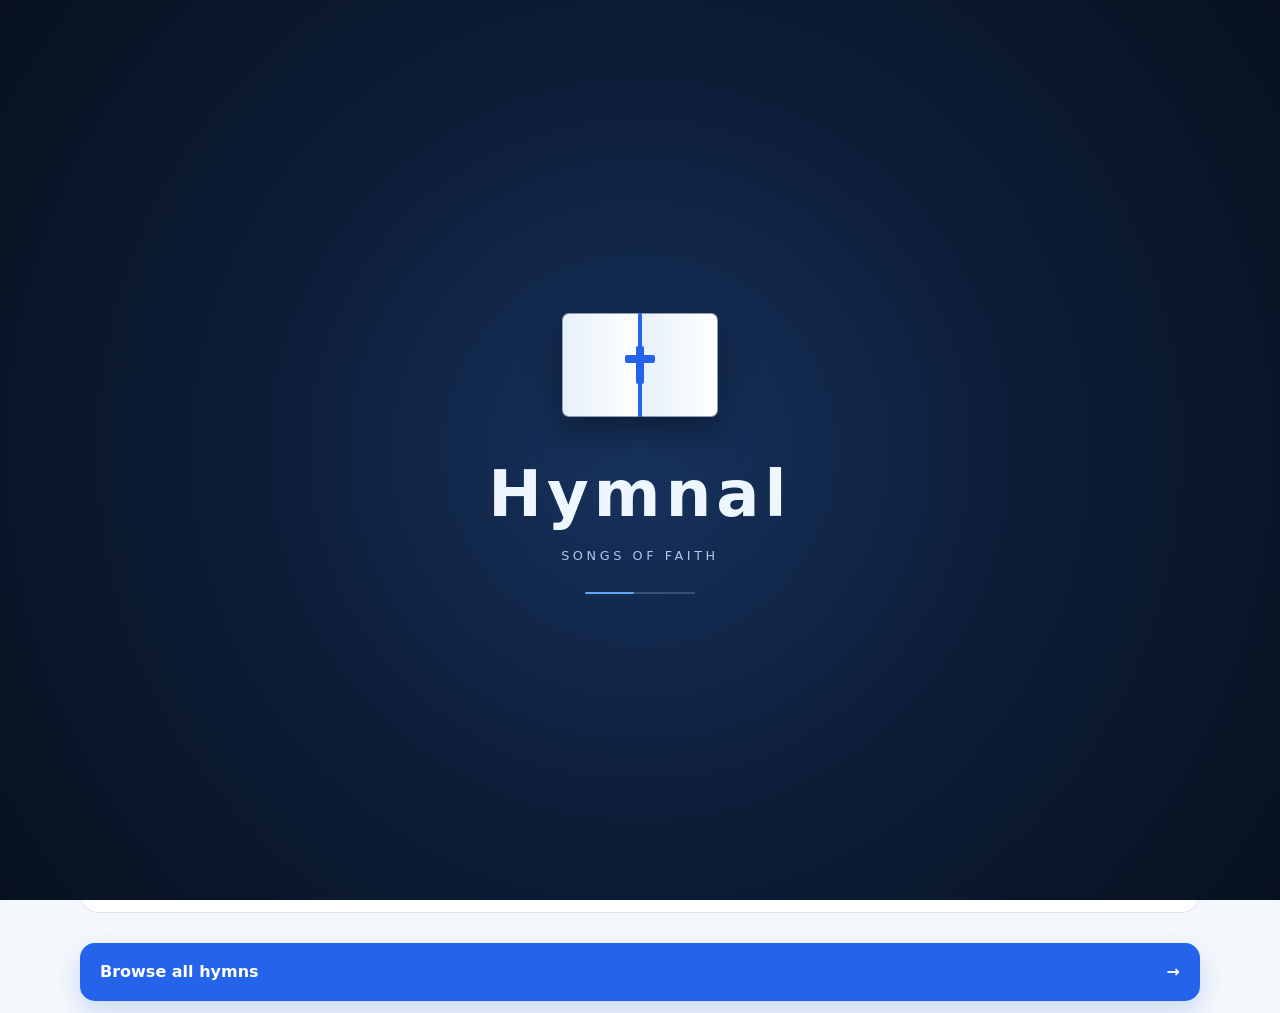
==== commit 3ea0e5ff: "Add common hymns section to homepage" ====
--- a/index.html
+++ b/index.html
@@ -134,6 +134,24 @@
                 <span>Browse all hymns</span>
                 <span aria-hidden="true">→</span>
             </a>
+
+            <section
+                class="common-section"
+                aria-labelledby="common-heading"
+            >
+                <div class="section-heading-row">
+                    <h2 id="common-heading" class="section-title">
+                        Common hymns
+                    </h2>
+                    <span class="muted-count">Often opened</span>
+                </div>
+
+                <div
+                    id="common-hymns"
+                    class="common-hymns"
+                    aria-label="Commonly opened hymns"
+                ></div>
+            </section>
         </section>
     </main>
 
--- a/css/style.css
+++ b/css/style.css
@@ -832,3 +832,238 @@
         padding: 12px;
     }
 }
+
+
+/* Mobile-first homepage */
+.search-demos {
+    display: grid;
+    gap: 8px;
+    margin-top: 12px;
+}
+
+.demo-hymn {
+    min-height: 58px;
+    display: grid;
+    grid-template-columns: 42px minmax(0, 1fr) auto;
+    align-items: center;
+    gap: 12px;
+    padding: 8px 12px;
+    border: 1px solid var(--line);
+    border-radius: 13px;
+    background: var(--surface);
+    text-decoration: none;
+    box-shadow: 0 4px 14px rgba(25,55,95,.05);
+    transition: transform .16s ease, border-color .16s ease, background .16s ease;
+}
+
+.demo-hymn:hover {
+    transform: translateY(-1px);
+    border-color: var(--accent);
+    background: var(--surface-2);
+}
+
+.demo-number {
+    width: 42px;
+    height: 42px;
+    display: grid;
+    place-items: center;
+    border-radius: 10px;
+    background: var(--accent-soft);
+    color: var(--accent);
+    font-size: .78rem;
+    font-weight: 800;
+}
+
+.demo-copy {
+    min-width: 0;
+    display: grid;
+    gap: 1px;
+}
+
+.demo-copy strong,
+.demo-copy small {
+    overflow: hidden;
+    text-overflow: ellipsis;
+    white-space: nowrap;
+}
+
+.demo-copy strong {
+    font-size: .94rem;
+}
+
+.demo-copy small {
+    color: var(--muted);
+    font-size: .76rem;
+}
+
+@media (max-width: 760px) {
+    body.home-page {
+        overflow-y: auto;
+        overflow-x: hidden;
+        min-height: 100svh;
+        height: auto;
+    }
+
+    .site-header {
+        width: calc(100% - 24px);
+        min-height: 58px;
+    }
+
+    .brand {
+        font-size: 1.1rem;
+    }
+
+    .brand-mark {
+        width: 32px;
+        height: 32px;
+        border-radius: 9px;
+    }
+
+    .home-shell {
+        width: calc(100% - 24px);
+        min-height: auto;
+        padding: 12px 0 24px;
+    }
+
+    .home-main {
+        width: 100%;
+        min-height: auto;
+        display: flex;
+        flex-direction: column;
+        gap: 12px;
+    }
+
+    .welcome-line {
+        display: none;
+    }
+
+    .featured-hymn {
+        order: 1;
+        min-height: 104px;
+        padding: 16px;
+        border-radius: 15px;
+    }
+
+    .featured-copy small {
+        display: block;
+        margin-bottom: 2px;
+        color: var(--accent);
+        font-size: .68rem;
+        font-weight: 800;
+        text-transform: uppercase;
+        letter-spacing: .08em;
+    }
+
+    .featured-copy h2 {
+        font-size: 1.15rem;
+    }
+
+    .search-section {
+        order: 2;
+        margin: 0;
+    }
+
+    .search-section .section-title {
+        margin-bottom: 7px;
+        font-size: 1rem;
+    }
+
+    .search-box {
+        min-height: 56px;
+        border-radius: 14px;
+    }
+
+    .search-demos {
+        order: 3;
+        gap: 7px;
+    }
+
+    .favorites-section {
+        order: 4;
+        padding: 14px;
+        border-radius: 14px;
+    }
+
+    .browse-button {
+        order: 5;
+        min-height: 54px;
+    }
+
+    .demo-hymn {
+        min-height: 55px;
+        grid-template-columns: 38px minmax(0, 1fr) auto;
+        padding: 7px 10px;
+    }
+
+    .demo-number {
+        width: 38px;
+        height: 38px;
+    }
+
+    .demo-copy strong {
+        font-size: .9rem;
+    }
+
+    .demo-copy small {
+        font-size: .72rem;
+    }
+
+    .featured-arrow {
+        font-size: 1.25rem;
+    }
+
+    .install-button {
+        min-height: 38px;
+        padding: 0 10px;
+        font-size: .82rem;
+    }
+}
+
+@media (max-width: 390px) {
+    .site-header,
+    .home-shell {
+        width: calc(100% - 18px);
+    }
+
+    .header-actions {
+        gap: 5px;
+    }
+
+    .icon-button {
+        width: 38px;
+        height: 38px;
+        border-radius: 10px;
+    }
+
+    .install-button {
+        display: none;
+    }
+
+    .featured-hymn {
+        min-height: 96px;
+        padding: 13px;
+    }
+}
+
+
+/* Hymnal redesign — calm editorial app */
+:root{--bg:#f4f7fb;--surface:#fff;--surface-2:#eef4ff;--text:#162033;--muted:#667085;--line:#dce4f0;--accent:#2563eb;--accent-2:#3b82f6;--accent-soft:#e8f0ff;--shadow:0 18px 45px rgba(30,64,110,.10);--font-ui:"Segoe UI",Inter,system-ui,sans-serif;--font-display:"Segoe UI",Inter,system-ui,sans-serif}html.dark{--bg:#0d1422;--surface:#151f31;--surface-2:#1d2a40;--text:#f5f8ff;--muted:#aab6ca;--line:#2b3950;--accent:#60a5fa;--accent-2:#93c5fd;--accent-soft:#1d3356;--shadow:0 18px 45px rgba(0,0,0,.28)}html,body,button,input{font-family:var(--font-ui)}.brand,h1,h2,h3,.section-title{font-family:var(--font-display)}body.home-page{height:auto;min-height:100svh;overflow-x:hidden;overflow-y:auto}.home-shell{width:min(1120px,calc(100% - 32px));min-height:auto;padding:18px 0 42px;display:block}.home-main{width:100%;max-width:none;min-height:auto;display:flex;flex-direction:column;gap:18px}.welcome-line{order:0;margin:4px 0 2px;align-items:flex-end}.welcome-line h1{font-size:clamp(1.8rem,4vw,2.7rem);letter-spacing:-.04em}.today-badge{background:var(--accent-soft);color:var(--accent);border:1px solid rgba(37,99,235,.12)}.featured-hymn{order:1;position:relative;min-height:250px;height:250px;padding:0;overflow:hidden;border:0;border-radius:24px;background:linear-gradient(90deg,rgba(7,18,38,.86) 0%,rgba(7,18,38,.62) 42%,rgba(7,18,38,.20) 100%),url("./bible.jpg") center/cover no-repeat,linear-gradient(135deg,#1d4ed8,#60a5fa);box-shadow:0 22px 55px rgba(20,50,100,.18)}.featured-link{position:relative;z-index:1;width:100%;min-height:100%;padding:28px 30px;align-items:flex-end;color:#fff}.featured-hymn .hymn-number{position:absolute;top:24px;right:24px;width:auto;min-width:52px;height:34px;padding:0 12px;border-radius:999px;background:rgba(255,255,255,.16);border:1px solid rgba(255,255,255,.25);backdrop-filter:blur(10px);font-size:.78rem}.featured-copy{max-width:720px}.featured-copy small{display:block;margin-bottom:7px;color:#bfdbfe;font-size:.72rem;font-weight:800;letter-spacing:.13em;text-transform:uppercase}.featured-copy h2{margin:0 0 7px;color:#fff;font-size:clamp(1.7rem,4vw,2.7rem);line-height:1.05;letter-spacing:-.04em}.featured-copy p{margin:0;color:rgba(255,255,255,.84);font-size:.95rem}.featured-arrow{color:#fff;font-size:1.8rem}.search-section{order:2;margin:0}.search-section .section-title{margin-bottom:8px;font-size:1rem}.search-box{min-height:62px;padding:0 16px;border-radius:16px;border:1px solid var(--line);background:var(--surface);box-shadow:0 10px 30px rgba(20,50,100,.06)}.search-box>span{color:var(--accent);font-size:1.35rem}.search-box input{color:var(--text)}.search-demos{display:grid;grid-template-columns:repeat(5,minmax(0,1fr));gap:10px;margin-top:12px}.demo-hymn{min-height:76px;display:flex;flex-direction:column;align-items:flex-start;justify-content:center;gap:4px;padding:12px 13px;border:1px solid var(--line);border-radius:15px;background:var(--surface);box-shadow:none;transition:transform .16s ease,border-color .16s ease,box-shadow .16s ease}.demo-hymn:hover{transform:translateY(-2px);border-color:#9bbcf7;box-shadow:0 10px 24px rgba(20,50,100,.08);background:var(--surface)}.demo-number{width:auto;height:auto;padding:0;border-radius:0;background:transparent;color:var(--accent);font-size:.68rem;letter-spacing:.06em}.demo-copy{display:block;width:100%}.demo-copy strong{display:block;font-size:.88rem}.demo-copy small{display:none}.demo-hymn .row-arrow{display:none}.favorites-section{order:3;width:100%;padding:18px;border:1px solid var(--line);border-radius:18px;background:var(--surface);box-shadow:none;overflow:visible}.browse-button{order:4;min-height:58px;border-radius:15px;background:var(--accent);color:#fff;text-decoration:none;box-shadow:0 10px 25px rgba(37,99,235,.20)}.browse-button:hover{filter:brightness(.97)}@media(max-width:900px){.search-demos{grid-template-columns:repeat(3,minmax(0,1fr))}}@media(max-width:640px){.site-header{width:calc(100% - 24px)}.home-shell{width:calc(100% - 24px);padding:8px 0 28px}.welcome-line{display:none}.home-main{gap:14px}.featured-hymn{min-height:220px;height:220px;border-radius:20px}.featured-link{padding:20px}.featured-hymn .hymn-number{top:18px;right:18px}.featured-copy h2{font-size:1.55rem}.featured-copy p{font-size:.86rem}.search-box{min-height:56px}.search-demos{grid-template-columns:repeat(2,minmax(0,1fr));gap:8px}.demo-hymn{min-height:68px}.favorites-section{padding:14px;border-radius:16px}}@media(max-width:390px){.site-header,.home-shell{width:calc(100% - 18px)}.featured-hymn{min-height:205px;height:205px}.featured-copy h2{font-size:1.4rem}.search-demos{grid-template-columns:1fr 1fr}}
+
+
+/* Final mobile/app polish */
+*,*::before,*::after{font-family:"Segoe UI",Inter,system-ui,-apple-system,BlinkMacSystemFont,"Helvetica Neue",Arial,sans-serif!important}
+body.home-page{height:auto!important;min-height:0!important;overflow-x:hidden!important;overflow-y:auto!important}
+.home-shell{height:auto!important;min-height:0!important;padding-bottom:12px!important}
+.home-main{height:auto!important;min-height:0!important}
+@media(max-width:640px){
+ .site-header{min-height:56px!important}
+ .home-shell{width:calc(100% - 20px)!important;padding-top:4px!important;padding-bottom:4px!important}
+ .home-main{gap:12px!important}
+ .featured-hymn{min-height:205px!important;height:205px!important}
+ .featured-link{padding:18px!important}
+ .search-section{margin:0!important}
+ .search-demos{margin-top:8px!important}
+ .favorites-section{padding:12px!important}
+ .browse-button{min-height:52px!important}
+}
+@media(max-width:390px){.site-header,.home-shell{width:calc(100% - 14px)!important}.featured-hymn{min-height:195px!important;height:195px!important}}
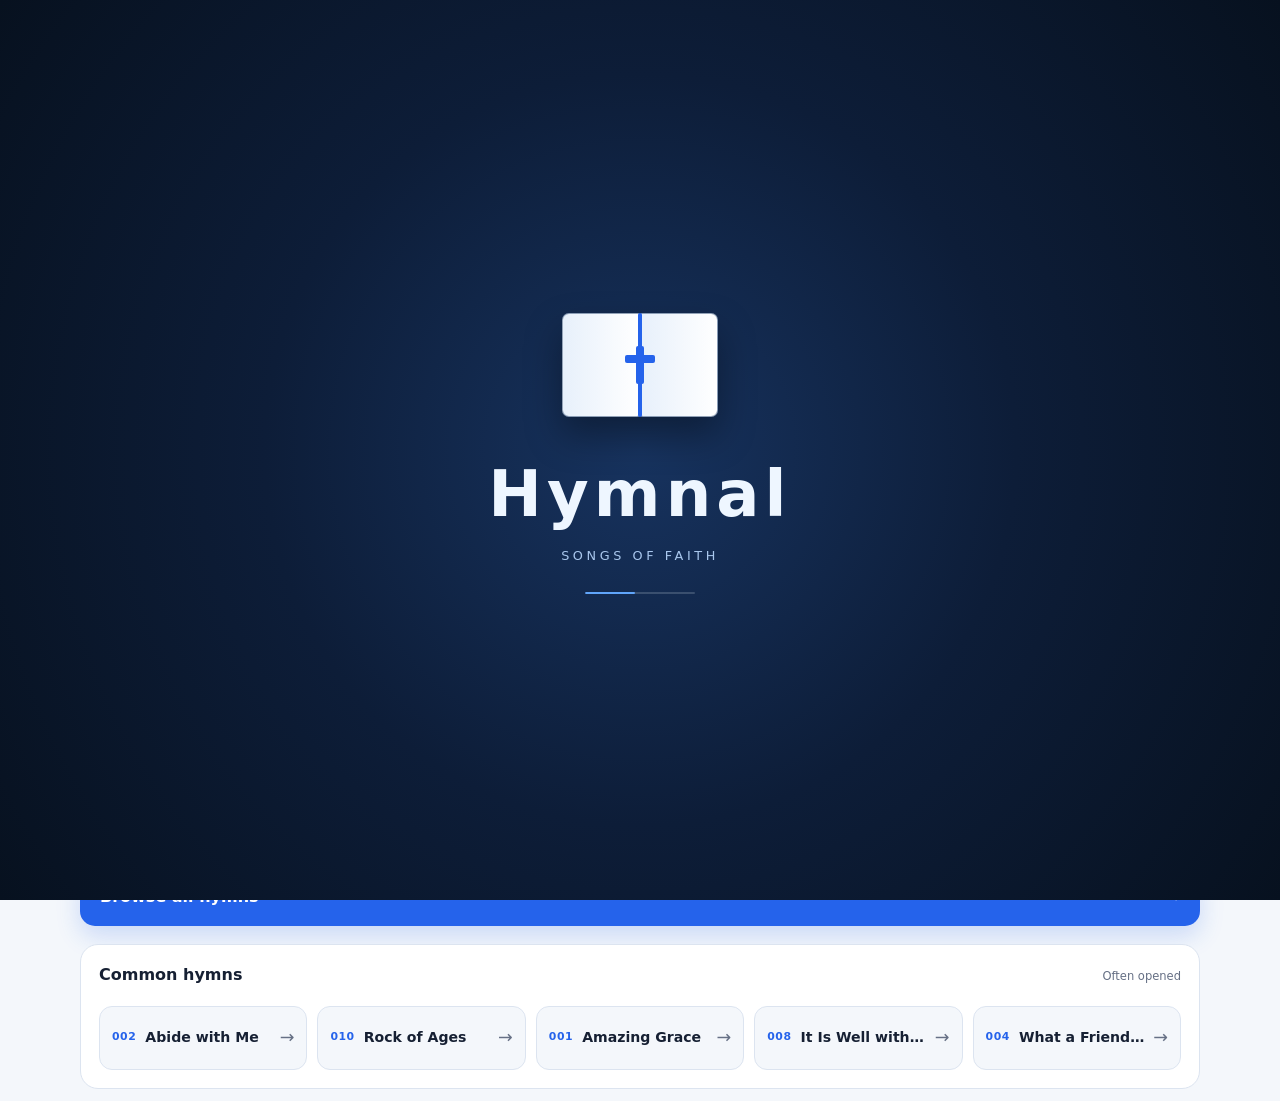
==== commit 43927f80: "changes made" ====
--- a/index.html
+++ b/index.html
@@ -113,6 +113,12 @@
                 ></div>
             </section>
 
+            
+            <a class="browse-button" href="./hymn-list.html">
+                <span>Browse all hymns</span>
+                <span aria-hidden="true">→</span>
+            </a>
+            
             <section
                 class="favorites-section"
                 aria-labelledby="favorites-heading"
@@ -130,10 +136,6 @@
                 ></div>
             </section>
 
-            <a class="browse-button" href="./hymn-list.html">
-                <span>Browse all hymns</span>
-                <span aria-hidden="true">→</span>
-            </a>
 
             <section
                 class="common-section"
--- a/css/style.css
+++ b/css/style.css
@@ -1067,3 +1067,75 @@
  .browse-button{min-height:52px!important}
 }
 @media(max-width:390px){.site-header,.home-shell{width:calc(100% - 14px)!important}.featured-hymn{min-height:195px!important;height:195px!important}}
+
+/* Common hymns + five-favorite limit */
+.common-section{
+    order:5;
+    width:100%;
+    padding:18px;
+    border:1px solid var(--line);
+    border-radius:18px;
+    background:var(--surface);
+    box-shadow:none;
+    overflow:hidden;
+}
+.common-hymns{
+    display:grid;
+    grid-template-columns:repeat(5,minmax(0,1fr));
+    gap:10px;
+    margin-top:12px;
+}
+.common-hymn{
+    min-width:0;
+    min-height:64px;
+    display:grid;
+    grid-template-columns:auto minmax(0,1fr) auto;
+    align-items:center;
+    gap:9px;
+    padding:10px 12px;
+    border:1px solid var(--line);
+    border-radius:13px;
+    background:var(--bg);
+    color:var(--text);
+    text-decoration:none;
+}
+.common-hymn:hover{
+    border-color:#9bbcf7;
+    background:var(--surface-2);
+}
+.common-number{
+    color:var(--accent);
+    font-size:.68rem;
+    font-weight:800;
+    letter-spacing:.05em;
+}
+.common-title{
+    min-width:0;
+    overflow:hidden;
+    text-overflow:ellipsis;
+    white-space:nowrap;
+    font-size:.88rem;
+    font-weight:700;
+}
+.common-hymn .row-arrow{
+    color:var(--muted);
+}
+@media(max-width:760px){
+    .common-section{
+        order:6;
+        padding:14px;
+        border-radius:16px;
+    }
+    .common-hymns{
+        display:flex;
+        overflow-x:auto;
+        gap:8px;
+        margin-top:10px;
+        padding-bottom:2px;
+        scrollbar-width:thin;
+    }
+    .common-hymn{
+        flex:0 0 min(190px,72vw);
+        min-height:60px;
+    }
+}
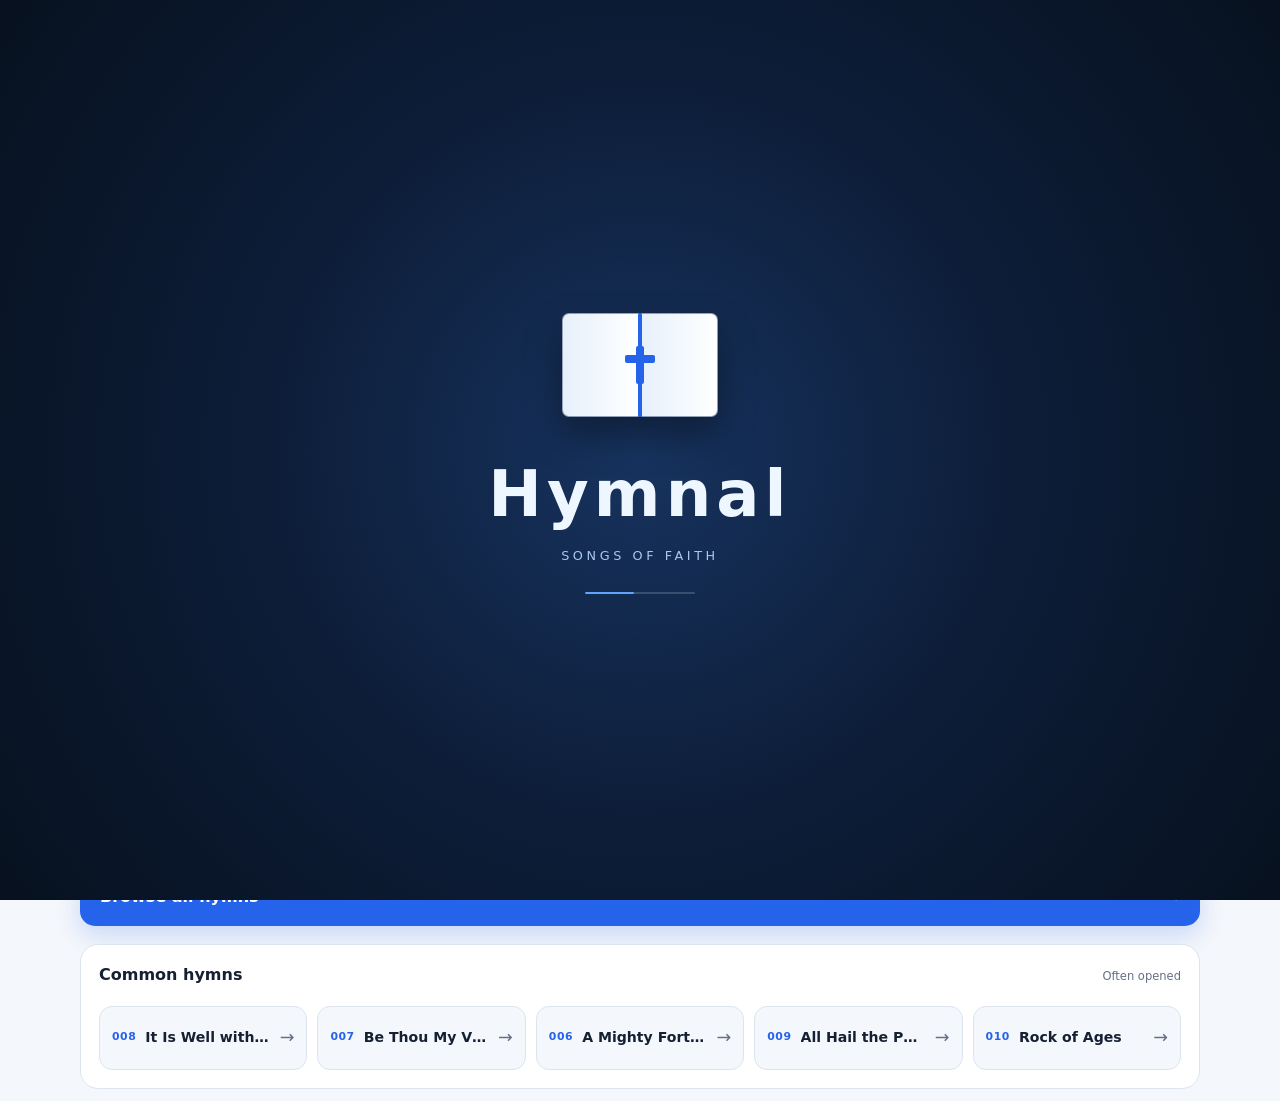
==== commit 90de981d: "Fix homepage section order" ====
--- a/index.html
+++ b/index.html
@@ -114,11 +114,6 @@
             </section>
 
             
-            <a class="browse-button" href="./hymn-list.html">
-                <span>Browse all hymns</span>
-                <span aria-hidden="true">→</span>
-            </a>
-            
             <section
                 class="favorites-section"
                 aria-labelledby="favorites-heading"
@@ -136,7 +131,6 @@
                 ></div>
             </section>
 
-
             <section
                 class="common-section"
                 aria-labelledby="common-heading"
@@ -154,6 +148,12 @@
                     aria-label="Commonly opened hymns"
                 ></div>
             </section>
+
+            <a class="browse-button" href="./hymn-list.html">
+                <span>Browse all hymns</span>
+                <span aria-hidden="true">→</span>
+            </a>
+
         </section>
     </main>
 
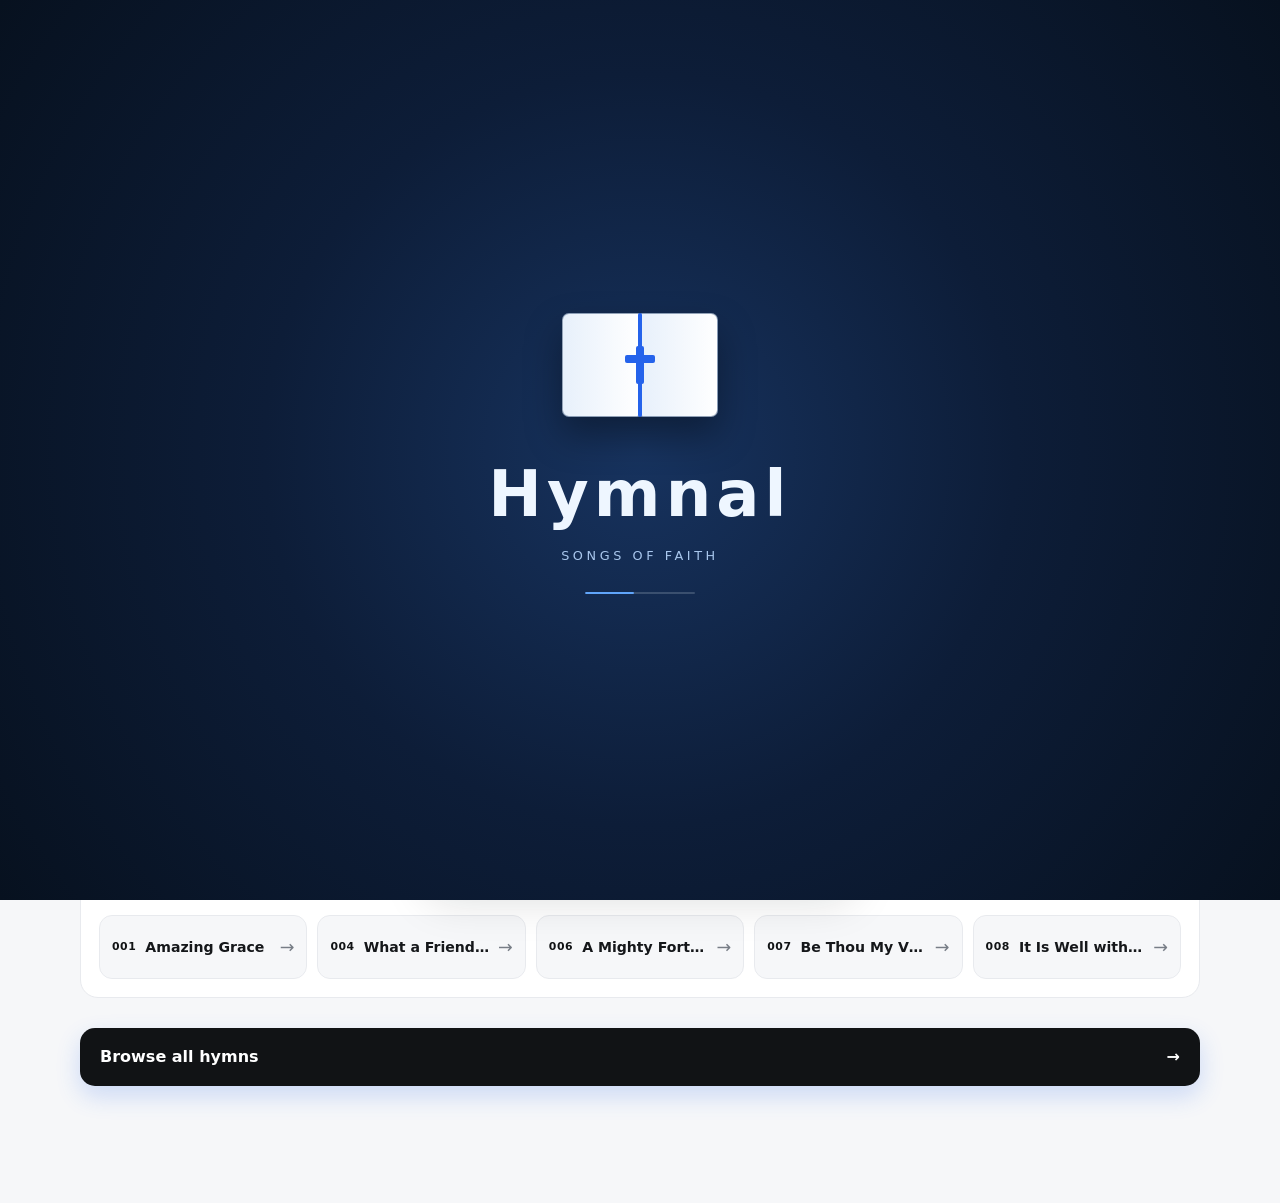
==== commit 794f83f6: "cart" ====
--- a/index.html
+++ b/index.html
@@ -242,7 +242,18 @@
             </p>
         </section>
     </div>
-
+    <nav class="bottom-nav" aria-label="Main navigation">
+        <a class="nav-item active" href="#">
+            <img src="#" alt="">
+            <span>Shop</span>
+        </a>
+
+        <a class="nav-item" href="#">
+            <span>Cart</span>
+        </a>
+
+        <button class="nav-item menu-button" type="button"></button>
+    </nav>
     <script src="./js/hymns.js"></script>
     <script src="./js/app.js"></script>
 </body>
--- a/css/style.css
+++ b/css/style.css
@@ -1,1141 +1,2250 @@
 body.home-page {
-    height:100svh;
-    overflow:hidden}
-    :root {
-        --bg:#f7f3ea;
-        --surface:#fffdf8;
-        --surface-2:#efe8da;
-        --text:#2b241e;
-        --muted:#75695d;
-        --line:#ded4c5;
-        --accent:#2563eb;
-        --accent-2:#60a5fa;
-        --accent-soft:#dbeafe;
-        --focus:#1d4ed8;
-        --shadow:0 14px 35px rgba(25,55,95,.1);
-        --body-size:16px}
-        html {
-            font-size:var(--body-size);
-            color-scheme:light}
-            html.dark {
-                color-scheme:dark;
-                --bg:#1c1916;
-                --surface:#27221e;
-                --surface-2:#342d27;
-                --text:#f5efe6;
-                --muted:#c0b5a7;
-                --line:#4a4037;
-                --accent:#60a5fa;
-                --accent-2:#93c5fd;
-                --accent-soft:#263c5d;
-                --focus:#93c5fd;
-                --shadow:0 14px 35px rgba(0,0,0,.24)}
-                * {
-                    box-sizing:border-box}
-                    html,body {
-                        margin:0;
-                        min-height:100%}
-                        body {
-                            background:var(--bg);
-                            color:var(--text);
-                            font-family:Arial,Helvetica,sans-serif;
-                            line-height:1.5}
-                            button,input {
-                                font:inherit}
-                                button:focus-visible,a:focus-visible,input:focus-visible {
-                                    outline:3px solid var(--focus);
-                                    outline-offset:3px}
-                                    a {
-                                        color:inherit}
-                                        .site-header {
-                                            width:min(1180px,calc(100% - 32px));
-                                            margin:auto;
-                                            min-height:64px;
-                                            display:flex;
-                                            align-items:center;
-                                            justify-content:space-between;
-                                            gap:20px}
-                                            .brand {
-                                                display:inline-flex;
-                                                align-items:center;
-                                                gap:10px;
-                                                text-decoration:none;
-                                                font-family:Georgia,"Times New Roman",serif;
-                                                font-size:1.25rem;
-                                                font-weight:700}
-                                                .brand-mark {
-                                                    width:34px;
-                                                    height:34px;
-                                                    display:grid;
-                                                    place-items:center;
-                                                    border-radius:10px;
-                                                    background:var(--accent);
-                                                    color:#fff}
-                                                    .header-actions {
-                                                        display:flex;
-                                                        gap:8px}
-                                                        .icon-button {
-                                                            width:42px;
-                                                            height:42px;
-                                                            border:1px solid var(--line);
-                                                            border-radius:12px;
-                                                            background:var(--surface);
-                                                            color:var(--text);
-                                                            cursor:pointer;
-                                                            display:inline-grid;
-                                                            place-items:center;
-                                                            font-size:1.15rem}
-                                                            .icon-button:hover {
-                                                                background:var(--surface-2)}
-                                                                .home-shell {
-                                                                    width:min(1180px,calc(100% - 32px));
-                                                                    min-height:calc(100svh - 64px);
-                                                                    margin:auto;
-                                                                    display:grid;
-                                                                    align-items:center;
-                                                                    padding:10px 0 18px}
-                                                                    .home-main {
-                                                                        width:min(100%,980px);
-                                                                        margin:auto}
-                                                                        .welcome-line {
-                                                                            display:flex;
-                                                                            align-items:center;
-                                                                            justify-content:space-between;
-                                                                            gap:18px;
-                                                                            margin-bottom:10px}
-                                                                            .eyebrow {
-                                                                                margin:0 0 2px;
-                                                                                color:var(--accent);
-                                                                                font-size:.72rem;
-                                                                                font-weight:800;
-                                                                                letter-spacing:.13em;
-                                                                                text-transform:uppercase}
-                                                                                h1,h2,h3,p {
-                                                                                    margin-top:0}
-                                                                                    h1 {
-                                                                                        margin-bottom:0;
-                                                                                        font-family:Georgia,"Times New Roman",serif;
-                                                                                        font-size:clamp(1.65rem,3vw,2.25rem);
-                                                                                        line-height:1.05}
-                                                                                        .today-badge {
-                                                                                            padding:7px 11px;
-                                                                                            border-radius:999px;
-                                                                                            background:var(--accent-soft);
-                                                                                            color:var(--accent);
-                                                                                            font-size:.78rem;
-                                                                                            font-weight:800}
-                                                                                            .featured-hymn {
-                                                                                                min-height:82px;
-                                                                                                padding:14px 18px;
-                                                                                                border:1px solid var(--line);
-                                                                                                border-radius:16px;
-                                                                                                background:linear-gradient(135deg,var(--surface),var(--surface-2));
-                                                                                                box-shadow:var(--shadow)}
-                                                                                                .featured-link {
-                                                                                                    height:100%;
-                                                                                                    display:flex;
-                                                                                                    align-items:center;
-                                                                                                    justify-content:space-between;
-                                                                                                    gap:20px;
-                                                                                                    text-decoration:none}
-                                                                                                    .hymn-number {
-                                                                                                        flex:0 0 auto;
-                                                                                                        width:48px;
-                                                                                                        height:48px;
-                                                                                                        display:grid;
-                                                                                                        place-items:center;
-                                                                                                        border-radius:13px;
-                                                                                                        background:var(--accent);
-                                                                                                        color:#fff;
-                                                                                                        font-weight:800}
-                                                                                                        .featured-copy {
-                                                                                                            min-width:0;
-                                                                                                            flex:1}
-                                                                                                            .featured-copy h2 {
-                                                                                                                margin:0 0 2px;
-                                                                                                                font-family:Georgia,"Times New Roman",serif;
-                                                                                                                font-size:clamp(1.1rem,2vw,1.35rem)}
-                                                                                                                .featured-copy p {
-                                                                                                                    margin:0;
-                                                                                                                    color:var(--muted);
-                                                                                                                    font-size:.85rem}
-                                                                                                                    .featured-arrow {
-                                                                                                                        color:var(--accent);
-                                                                                                                        font-size:1.5rem}
-                                                                                                                        .search-section {
-                                                                                                                            margin-top:14px}
-                                                                                                                            .section-title {
-                                                                                                                                margin:0 0 7px;
-                                                                                                                                font-family:Georgia,"Times New Roman",serif;
-                                                                                                                                font-size:1rem}
-                                                                                                                                .search-box {
-                                                                                                                                    min-height:52px;
-                                                                                                                                    display:flex;
-                                                                                                                                    align-items:center;
-                                                                                                                                    gap:10px;
-                                                                                                                                    padding:0 13px;
-                                                                                                                                    border:2px solid var(--line);
-                                                                                                                                    border-radius:14px;
-                                                                                                                                    background:var(--surface);
-                                                                                                                                    box-shadow:0 6px 18px rgba(25,55,95,.06)}
-                                                                                                                                    .search-box:focus-within {
-                                                                                                                                        border-color:var(--accent)}
-                                                                                                                                        .search-box>span {
-                                                                                                                                            color:var(--muted);
-                                                                                                                                            font-size:1.45rem;
-                                                                                                                                            line-height:1}
-                                                                                                                                            .search-box input {
-                                                                                                                                                min-width:0;
-                                                                                                                                                flex:1;
-                                                                                                                                                border:0;
-                                                                                                                                                outline:0;
-                                                                                                                                                background:transparent;
-                                                                                                                                                color:var(--text);
-                                                                                                                                                font-size:1rem}
-                                                                                                                                                .search-box input::placeholder {
-                                                                                                                                                    color:var(--muted)}
-                                                                                                                                                    .clear-button {
-                                                                                                                                                        width:30px;
-                                                                                                                                                        height:30px;
-                                                                                                                                                        border:0;
-                                                                                                                                                        border-radius:50%;
-                                                                                                                                                        background:var(--surface-2);
-                                                                                                                                                        color:var(--text);
-                                                                                                                                                        cursor:pointer;
-                                                                                                                                                        font-size:1.15rem}
-                                                                                                                                                        .search-demos {
-                                                                                                                                                            min-height:32px;
-                                                                                                                                                            margin-top:7px;
-                                                                                                                                                            display:flex;
-                                                                                                                                                            flex-wrap:wrap;
-                                                                                                                                                            gap:6px}
-                                                                                                                                                            .demo-chip {
-                                                                                                                                                                border:1px solid var(--line);
-                                                                                                                                                                border-radius:999px;
-                                                                                                                                                                padding:5px 10px;
-                                                                                                                                                                background:var(--surface);
-                                                                                                                                                                color:var(--muted);
-                                                                                                                                                                cursor:pointer;
-                                                                                                                                                                font-size:.76rem}
-                                                                                                                                                                .demo-chip:hover {
-                                                                                                                                                                    color:var(--accent);
-                                                                                                                                                                    border-color:var(--accent-2);
-                                                                                                                                                                    background:var(--accent-soft)}
-                                                                                                                                                                    .search-results {
-                                                                                                                                                                        display:none;
-                                                                                                                                                                        margin-top:7px;
-                                                                                                                                                                        max-height:180px;
-                                                                                                                                                                        overflow:auto;
-                                                                                                                                                                        border:1px solid var(--line);
-                                                                                                                                                                        border-radius:12px;
-                                                                                                                                                                        background:var(--surface)}
-                                                                                                                                                                        .search-results.visible {
-                                                                                                                                                                            display:block}
-                                                                                                                                                                            .result-link,.hymn-row {
-                                                                                                                                                                                display:flex;
-                                                                                                                                                                                align-items:center;
-                                                                                                                                                                                gap:12px;
-                                                                                                                                                                                min-width:0;
-                                                                                                                                                                                text-decoration:none}
-                                                                                                                                                                                .result-link {
-                                                                                                                                                                                    padding:9px 12px;
-                                                                                                                                                                                    border-bottom:1px solid var(--line)}
-                                                                                                                                                                                    .result-link:last-child {
-                                                                                                                                                                                        border-bottom:0}
-                                                                                                                                                                                        .result-link:hover,.hymn-row:hover {
-                                                                                                                                                                                            background:var(--surface-2)}
-                                                                                                                                                                                            .result-number,.row-number {
-                                                                                                                                                                                                flex:0 0 auto;
-                                                                                                                                                                                                font-size:.75rem;
-                                                                                                                                                                                                font-weight:800;
-                                                                                                                                                                                                color:var(--accent)}
-                                                                                                                                                                                                .result-copy,.row-copy {
-                                                                                                                                                                                                    min-width:0}
-                                                                                                                                                                                                    .result-copy strong,.row-copy strong {
-                                                                                                                                                                                                        display:block;
-                                                                                                                                                                                                        overflow:hidden;
-                                                                                                                                                                                                        text-overflow:ellipsis;
-                                                                                                                                                                                                        white-space:nowrap;
-                                                                                                                                                                                                        font-family:Georgia,"Times New Roman",serif}
-                                                                                                                                                                                                        .result-copy small,.row-copy small {
-                                                                                                                                                                                                            display:block;
-                                                                                                                                                                                                            color:var(--muted);
-                                                                                                                                                                                                            overflow:hidden;
-                                                                                                                                                                                                            text-overflow:ellipsis;
-                                                                                                                                                                                                            white-space:nowrap;
-                                                                                                                                                                                                            font-size:.72rem}
-                                                                                                                                                                                                            .favorites-section {
-                                                                                                                                                                                                                margin-top:12px}
-                                                                                                                                                                                                                .section-heading-row {
-                                                                                                                                                                                                                    display:flex;
-                                                                                                                                                                                                                    align-items:baseline;
-                                                                                                                                                                                                                    justify-content:space-between;
-                                                                                                                                                                                                                    gap:10px}
-                                                                                                                                                                                                                    .muted-count {
-                                                                                                                                                                                                                        color:var(--muted);
-                                                                                                                                                                                                                        font-size:.72rem}
-                                                                                                                                                                                                                        .favorites-preview {
-                                                                                                                                                                                                                            min-height:46px;
-                                                                                                                                                                                                                            display:grid;
-                                                                                                                                                                                                                            grid-template-columns:repeat(3,minmax(0,1fr));
-                                                                                                                                                                                                                            gap:8px}
-                                                                                                                                                                                                                            .favorite-card {
-                                                                                                                                                                                                                                min-width:0;
-                                                                                                                                                                                                                                display:flex;
-                                                                                                                                                                                                                                align-items:center;
-                                                                                                                                                                                                                                gap:9px;
-                                                                                                                                                                                                                                padding:9px 10px;
-                                                                                                                                                                                                                                border:1px solid var(--line);
-                                                                                                                                                                                                                                border-radius:12px;
-                                                                                                                                                                                                                                background:var(--surface);
-                                                                                                                                                                                                                                text-decoration:none}
-                                                                                                                                                                                                                                .favorite-card:hover {
-                                                                                                                                                                                                                                    background:var(--surface-2)}
-                                                                                                                                                                                                                                    .favorite-card .row-number {
-                                                                                                                                                                                                                                        width:28px;
-                                                                                                                                                                                                                                        height:28px;
-                                                                                                                                                                                                                                        display:grid;
-                                                                                                                                                                                                                                        place-items:center;
-                                                                                                                                                                                                                                        border-radius:8px;
-                                                                                                                                                                                                                                        background:var(--accent-soft)}
-                                                                                                                                                                                                                                        .empty-favorites {
-                                                                                                                                                                                                                                            grid-column:1/-1;
-                                                                                                                                                                                                                                            padding:9px 11px;
-                                                                                                                                                                                                                                            border:1px dashed var(--line);
-                                                                                                                                                                                                                                            border-radius:12px;
-                                                                                                                                                                                                                                            color:var(--muted);
-                                                                                                                                                                                                                                            font-size:.78rem}
-                                                                                                                                                                                                                                            .browse-button {
-                                                                                                                                                                                                                                                min-height:48px;
-                                                                                                                                                                                                                                                margin-top:12px;
-                                                                                                                                                                                                                                                display:flex;
-                                                                                                                                                                                                                                                align-items:center;
-                                                                                                                                                                                                                                                justify-content:space-between;
-                                                                                                                                                                                                                                                padding:0 15px;
-                                                                                                                                                                                                                                                border-radius:13px;
-                                                                                                                                                                                                                                                background:var(--accent);
-                                                                                                                                                                                                                                                color:#fff;
-                                                                                                                                                                                                                                                text-decoration:none;
-                                                                                                                                                                                                                                                font-weight:800}
-                                                                                                                                                                                                                                                .browse-button:hover {
-                                                                                                                                                                                                                                                    filter:brightness(1.06)}
-                                                                                                                                                                                                                                                    .page-subtitle {
-                                                                                                                                                                                                                                                        margin:2px 0 0;
-                                                                                                                                                                                                                                                        color:var(--muted);
-                                                                                                                                                                                                                                                        font-size:.85rem}
-                                                                                                                                                                                                                                                        .list-shell,.hymn-shell {
-                                                                                                                                                                                                                                                            width:min(900px,calc(100% - 32px));
-                                                                                                                                                                                                                                                            margin:auto;
-                                                                                                                                                                                                                                                            padding:20px 0 40px}
-                                                                                                                                                                                                                                                            .page-heading {
-                                                                                                                                                                                                                                                                display:flex;
-                                                                                                                                                                                                                                                                align-items:flex-start;
-                                                                                                                                                                                                                                                                gap:18px;
-                                                                                                                                                                                                                                                                margin-bottom:18px}
-                                                                                                                                                                                                                                                                .back-link {
-                                                                                                                                                                                                                                                                    display:inline-flex;
-                                                                                                                                                                                                                                                                    align-items:center;
-                                                                                                                                                                                                                                                                    gap:6px;
-                                                                                                                                                                                                                                                                    color:var(--accent);
-                                                                                                                                                                                                                                                                    text-decoration:none;
-                                                                                                                                                                                                                                                                    font-weight:800;
-                                                                                                                                                                                                                                                                    white-space:nowrap}
-                                                                                                                                                                                                                                                                    .list-search {
-                                                                                                                                                                                                                                                                        margin-bottom:14px}
-                                                                                                                                                                                                                                                                        .hymn-list-results {
-                                                                                                                                                                                                                                                                            display:grid;
-                                                                                                                                                                                                                                                                            gap:6px}
-                                                                                                                                                                                                                                                                            .hymn-row {
-                                                                                                                                                                                                                                                                                min-height:62px;
-                                                                                                                                                                                                                                                                                padding:8px 12px;
-                                                                                                                                                                                                                                                                                border:1px solid var(--line);
-                                                                                                                                                                                                                                                                                border-radius:12px;
-                                                                                                                                                                                                                                                                                background:var(--surface)}
-                                                                                                                                                                                                                                                                                .row-number {
-                                                                                                                                                                                                                                                                                    width:38px;
-                                                                                                                                                                                                                                                                                    text-align:center}
-                                                                                                                                                                                                                                                                                    .row-arrow {
-                                                                                                                                                                                                                                                                                        margin-left:auto;
-                                                                                                                                                                                                                                                                                        color:var(--muted);
-                                                                                                                                                                                                                                                                                        font-size:1.1rem}
-                                                                                                                                                                                                                                                                                        .no-results {
-                                                                                                                                                                                                                                                                                            padding:22px;
-                                                                                                                                                                                                                                                                                            text-align:center;
-                                                                                                                                                                                                                                                                                            color:var(--muted);
-                                                                                                                                                                                                                                                                                            border:1px dashed var(--line);
-                                                                                                                                                                                                                                                                                            border-radius:12px}
-                                                                                                                                                                                                                                                                                            .modal[hidden] {
-                                                                                                                                                                                                                                                                                                display:none}
-                                                                                                                                                                                                                                                                                                .modal {
-                                                                                                                                                                                                                                                                                                    position:fixed;
-                                                                                                                                                                                                                                                                                                    inset:0;
-                                                                                                                                                                                                                                                                                                    z-index:10000}
-                                                                                                                                                                                                                                                                                                    .modal-backdrop {
-                                                                                                                                                                                                                                                                                                        position:absolute;
-                                                                                                                                                                                                                                                                                                        inset:0;
-                                                                                                                                                                                                                                                                                                        background:rgba(15,30,55,.55);
-                                                                                                                                                                                                                                                                                                        backdrop-filter:blur(2px)}
-                                                                                                                                                                                                                                                                                                        .settings-panel {
-                                                                                                                                                                                                                                                                                                            position:absolute;
-                                                                                                                                                                                                                                                                                                            top:50%;
-                                                                                                                                                                                                                                                                                                            left:50%;
-                                                                                                                                                                                                                                                                                                            width:min(420px,calc(100% - 28px));
-                                                                                                                                                                                                                                                                                                            max-height:calc(100% - 28px);
-                                                                                                                                                                                                                                                                                                            overflow:auto;
-                                                                                                                                                                                                                                                                                                            transform:translate(-50%,-50%);
-                                                                                                                                                                                                                                                                                                            padding:20px;
-                                                                                                                                                                                                                                                                                                            border:1px solid var(--line);
-                                                                                                                                                                                                                                                                                                            border-radius:18px;
-                                                                                                                                                                                                                                                                                                            background:var(--surface);
-                                                                                                                                                                                                                                                                                                            color:var(--text);
-                                                                                                                                                                                                                                                                                                            box-shadow:0 24px 60px rgba(0,0,0,.22)}
-                                                                                                                                                                                                                                                                                                            .panel-heading {
-                                                                                                                                                                                                                                                                                                                display:flex;
-                                                                                                                                                                                                                                                                                                                align-items:flex-start;
-                                                                                                                                                                                                                                                                                                                justify-content:space-between;
-                                                                                                                                                                                                                                                                                                                gap:20px;
-                                                                                                                                                                                                                                                                                                                margin-bottom:18px}
-                                                                                                                                                                                                                                                                                                                .panel-heading h2 {
-                                                                                                                                                                                                                                                                                                                    margin:0;
-                                                                                                                                                                                                                                                                                                                    font-family:Georgia,"Times New Roman",serif}
-                                                                                                                                                                                                                                                                                                                    .settings-group+.settings-group {
-                                                                                                                                                                                                                                                                                                                        margin-top:18px}
-                                                                                                                                                                                                                                                                                                                        .settings-group h3 {
-                                                                                                                                                                                                                                                                                                                            margin-bottom:8px;
-                                                                                                                                                                                                                                                                                                                            font-size:.9rem}
-                                                                                                                                                                                                                                                                                                                            .choice-row {
-                                                                                                                                                                                                                                                                                                                                display:flex;
-                                                                                                                                                                                                                                                                                                                                gap:8px;
-                                                                                                                                                                                                                                                                                                                                flex-wrap:wrap}
-                                                                                                                                                                                                                                                                                                                                .choice-button {
-                                                                                                                                                                                                                                                                                                                                    min-height:42px;
-                                                                                                                                                                                                                                                                                                                                    min-width:64px;
-                                                                                                                                                                                                                                                                                                                                    padding:0 13px;
-                                                                                                                                                                                                                                                                                                                                    border:1px solid var(--line);
-                                                                                                                                                                                                                                                                                                                                    border-radius:10px;
-                                                                                                                                                                                                                                                                                                                                    background:var(--surface);
-                                                                                                                                                                                                                                                                                                                                    color:var(--text);
-                                                                                                                                                                                                                                                                                                                                    cursor:pointer}
-                                                                                                                                                                                                                                                                                                                                    .choice-button.active {
-                                                                                                                                                                                                                                                                                                                                        border-color:var(--accent);
-                                                                                                                                                                                                                                                                                                                                        background:var(--accent-soft);
-                                                                                                                                                                                                                                                                                                                                        color:var(--accent);
-                                                                                                                                                                                                                                                                                                                                        font-weight:800}
-                                                                                                                                                                                                                                                                                                                                        .settings-note {
-                                                                                                                                                                                                                                                                                                                                            margin:20px 0 0;
-                                                                                                                                                                                                                                                                                                                                            color:var(--muted);
-                                                                                                                                                                                                                                                                                                                                            font-size:.8rem}
-                                                                                                                                                                                                                                                                                                                                            .text-small {
-                                                                                                                                                                                                                                                                                                                                                --body-size:14px}
-                                                                                                                                                                                                                                                                                                                                                .text-normal {
-                                                                                                                                                                                                                                                                                                                                                    --body-size:16px}
-                                                                                                                                                                                                                                                                                                                                                    .text-large {
-                                                                                                                                                                                                                                                                                                                                                        --body-size:18px}
-                                                                                                                                                                                                                                                                                                                                                        .text-xlarge {
-                                                                                                                                                                                                                                                                                                                                                            --body-size:20px}@media(max-height:760px) and (min-width:700px) {
-                                                                                                                                                                                                                                                                                                                                                                .site-header {
-                                                                                                                                                                                                                                                                                                                                                                    min-height:54px}
-                                                                                                                                                                                                                                                                                                                                                                    .home-shell {
-                                                                                                                                                                                                                                                                                                                                                                        min-height:calc(100svh - 54px);
-                                                                                                                                                                                                                                                                                                                                                                        padding-top:2px}
-                                                                                                                                                                                                                                                                                                                                                                        .featured-hymn {
-                                                                                                                                                                                                                                                                                                                                                                            min-height:70px;
-                                                                                                                                                                                                                                                                                                                                                                            padding:10px 14px}
-                                                                                                                                                                                                                                                                                                                                                                            .search-section {
-                                                                                                                                                                                                                                                                                                                                                                                margin-top:9px}
-                                                                                                                                                                                                                                                                                                                                                                                .favorites-section {
-                                                                                                                                                                                                                                                                                                                                                                                    margin-top:8px}
-                                                                                                                                                                                                                                                                                                                                                                                    .browse-button {
-                                                                                                                                                                                                                                                                                                                                                                                        margin-top:8px;
-                                                                                                                                                                                                                                                                                                                                                                                        min-height:42px}
-                                                                                                                                                                                                                                                                                                                                                                                        .search-results {
-                                                                                                                                                                                                                                                                                                                                                                                            max-height:130px}}@media(max-width:700px) {
-                                                                                                                                                                                                                                                                                                                                                                                                .site-header,.home-shell,.list-shell,.hymn-shell {
-                                                                                                                                                                                                                                                                                                                                                                                                    width:min(100% - 20px,900px)}
-                                                                                                                                                                                                                                                                                                                                                                                                    .home-shell {
-                                                                                                                                                                                                                                                                                                                                                                                                        min-height:calc(100svh - 64px);
-                                                                                                                                                                                                                                                                                                                                                                                                        padding:4px 0 10px}
-                                                                                                                                                                                                                                                                                                                                                                                                        .welcome-line {
-                                                                                                                                                                                                                                                                                                                                                                                                            margin-bottom:7px}
-                                                                                                                                                                                                                                                                                                                                                                                                            .featured-hymn {
-                                                                                                                                                                                                                                                                                                                                                                                                                padding:11px 13px;
-                                                                                                                                                                                                                                                                                                                                                                                                                min-height:70px}
-                                                                                                                                                                                                                                                                                                                                                                                                                .hymn-number {
-                                                                                                                                                                                                                                                                                                                                                                                                                    width:40px;
-                                                                                                                                                                                                                                                                                                                                                                                                                    height:40px}
-                                                                                                                                                                                                                                                                                                                                                                                                                    .favorites-preview {
-                                                                                                                                                                                                                                                                                                                                                                                                                        grid-template-columns:1fr;
-                                                                                                                                                                                                                                                                                                                                                                                                                        gap:5px}
-                                                                                                                                                                                                                                                                                                                                                                                                                        .favorite-card {
-                                                                                                                                                                                                                                                                                                                                                                                                                            min-height:38px}
-                                                                                                                                                                                                                                                                                                                                                                                                                            .browse-button {
-                                                                                                                                                                                                                                                                                                                                                                                                                                margin-top:8px}
-                                                                                                                                                                                                                                                                                                                                                                                                                                .search-results {
-                                                                                                                                                                                                                                                                                                                                                                                                                                    max-height:160px}}@media(max-width:420px) {
-                                                                                                                                                                                                                                                                                                                                                                                                                                        .site-header {
-                                                                                                                                                                                                                                                                                                                                                                                                                                            min-height:58px}
-                                                                                                                                                                                                                                                                                                                                                                                                                                            .brand {
-                                                                                                                                                                                                                                                                                                                                                                                                                                                font-size:1.1rem}
-                                                                                                                                                                                                                                                                                                                                                                                                                                                .brand-mark {
-                                                                                                                                                                                                                                                                                                                                                                                                                                                    width:30px;
-                                                                                                                                                                                                                                                                                                                                                                                                                                                    height:30px}
-                                                                                                                                                                                                                                                                                                                                                                                                                                                    .icon-button {
-                                                                                                                                                                                                                                                                                                                                                                                                                                                        width:38px;
-                                                                                                                                                                                                                                                                                                                                                                                                                                                        height:38px}
-                                                                                                                                                                                                                                                                                                                                                                                                                                                        .home-shell {
-                                                                                                                                                                                                                                                                                                                                                                                                                                                            min-height:calc(100svh - 58px)}
-                                                                                                                                                                                                                                                                                                                                                                                                                                                            h1 {
-                                                                                                                                                                                                                                                                                                                                                                                                                                                                font-size:1.45rem}
-                                                                                                                                                                                                                                                                                                                                                                                                                                                                .featured-copy h2 {
-                                                                                                                                                                                                                                                                                                                                                                                                                                                                    font-size:1rem}
-                                                                                                                                                                                                                                                                                                                                                                                                                                                                    .featured-copy p {
-                                                                                                                                                                                                                                                                                                                                                                                                                                                                        font-size:.74rem}
-                                                                                                                                                                                                                                                                                                                                                                                                                                                                        .search-box {
-                                                                                                                                                                                                                                                                                                                                                                                                                                                                            min-height:48px}
-                                                                                                                                                                                                                                                                                                                                                                                                                                                                            .search-demos {
-                                                                                                                                                                                                                                                                                                                                                                                                                                                                                gap:4px}
-                                                                                                                                                                                                                                                                                                                                                                                                                                                                                .demo-chip {
-                                                                                                                                                                                                                                                                                                                                                                                                                                                                                    padding:4px 8px;
-                                                                                                                                                                                                                                                                                                                                                                                                                                                                                    font-size:.7rem}
-                                                                                                                                                                                                                                                                                                                                                                                                                                                                                    .section-title {
-                                                                                                                                                                                                                                                                                                                                                                                                                                                                                        font-size:.92rem}
-                                                                                                                                                                                                                                                                                                                                                                                                                                                                                        .browse-button {
-                                                                                                                                                                                                                                                                                                                                                                                                                                                                                            min-height:44px}}@media(prefers-reduced-motion:reduce) {
-                                                                                                                                                                                                                                                                                                                                                                                                                                                                                                *,*::before,*::after {
-                                                                                                                                                                                                                                                                                                                                                                                                                                                                                                    scroll-behavior:auto!important;
-                                                                                                                                                                                                                                                                                                                                                                                                                                                                                                    animation-duration:.01ms!important;
-                                                                                                                                                                                                                                                                                                                                                                                                                                                                                                    animation-iteration-count:1!important;
-                                                                                                                                                                                                                                                                                                                                                                                                                                                                                                    transition-duration:.01ms!important}}
-                                                                                                                                                                                                                                                                                                                                                                                                                                                                                                    #splash-screen {
-                                                                                                                                                                                                                                                                                                                                                                                                                                                                                                        position:fixed;
-                                                                                                                                                                                                                                                                                                                                                                                                                                                                                                        inset:0;
-                                                                                                                                                                                                                                                                                                                                                                                                                                                                                                        z-index:9999;
-                                                                                                                                                                                                                                                                                                                                                                                                                                                                                                        display:grid;
-                                                                                                                                                                                                                                                                                                                                                                                                                                                                                                        place-items:center;
-                                                                                                                                                                                                                                                                                                                                                                                                                                                                                                        overflow:hidden;
-                                                                                                                                                                                                                                                                                                                                                                                                                                                                                                        background:radial-gradient(circle at center,#17335f 0%,#0d1d38 48%,#07111f 100%);
-                                                                                                                                                                                                                                                                                                                                                                                                                                                                                                        color:#eef6ff;
-                                                                                                                                                                                                                                                                                                                                                                                                                                                                                                        transition:opacity .8s ease,visibility .8s ease}
-                                                                                                                                                                                                                                                                                                                                                                                                                                                                                                        #splash-screen.hide {
-                                                                                                                                                                                                                                                                                                                                                                                                                                                                                                            opacity:0;
-                                                                                                                                                                                                                                                                                                                                                                                                                                                                                                            visibility:hidden;
-                                                                                                                                                                                                                                                                                                                                                                                                                                                                                                            pointer-events:none}
-                                                                                                                                                                                                                                                                                                                                                                                                                                                                                                            .splash-content {
-                                                                                                                                                                                                                                                                                                                                                                                                                                                                                                                display:flex;
-                                                                                                                                                                                                                                                                                                                                                                                                                                                                                                                flex-direction:column;
-                                                                                                                                                                                                                                                                                                                                                                                                                                                                                                                align-items:center;
-                                                                                                                                                                                                                                                                                                                                                                                                                                                                                                                transform:translateY(10px);
-                                                                                                                                                                                                                                                                                                                                                                                                                                                                                                                animation:splash-rise 1s ease forwards}
-                                                                                                                                                                                                                                                                                                                                                                                                                                                                                                                .book {
-                                                                                                                                                                                                                                                                                                                                                                                                                                                                                                                    position:relative;
-                                                                                                                                                                                                                                                                                                                                                                                                                                                                                                                    width:170px;
-                                                                                                                                                                                                                                                                                                                                                                                                                                                                                                                    height:118px;
-                                                                                                                                                                                                                                                                                                                                                                                                                                                                                                                    perspective:700px;
-                                                                                                                                                                                                                                                                                                                                                                                                                                                                                                                    filter:drop-shadow(0 18px 18px rgba(0,0,0,.35))}
-                                                                                                                                                                                                                                                                                                                                                                                                                                                                                                                    .book-page {
-                                                                                                                                                                                                                                                                                                                                                                                                                                                                                                                        position:absolute;
-                                                                                                                                                                                                                                                                                                                                                                                                                                                                                                                        top:7px;
-                                                                                                                                                                                                                                                                                                                                                                                                                                                                                                                        width:78px;
-                                                                                                                                                                                                                                                                                                                                                                                                                                                                                                                        height:104px;
-                                                                                                                                                                                                                                                                                                                                                                                                                                                                                                                        background:linear-gradient(90deg,#e7f0fb,#fff);
-                                                                                                                                                                                                                                                                                                                                                                                                                                                                                                                        border:1px solid rgba(45,75,115,.5);
-                                                                                                                                                                                                                                                                                                                                                                                                                                                                                                                        transform-origin:bottom center}
-                                                                                                                                                                                                                                                                                                                                                                                                                                                                                                                        .book-page-left {
-                                                                                                                                                                                                                                                                                                                                                                                                                                                                                                                            left:7px;
-                                                                                                                                                                                                                                                                                                                                                                                                                                                                                                                            border-radius:7px 2px 3px 7px;
-                                                                                                                                                                                                                                                                                                                                                                                                                                                                                                                            transform:rotateY(72deg);
-                                                                                                                                                                                                                                                                                                                                                                                                                                                                                                                            animation:open-left 1.5s cubic-bezier(.2,.8,.2,1) forwards}
-                                                                                                                                                                                                                                                                                                                                                                                                                                                                                                                            .book-page-right {
-                                                                                                                                                                                                                                                                                                                                                                                                                                                                                                                                right:7px;
-                                                                                                                                                                                                                                                                                                                                                                                                                                                                                                                                border-radius:2px 7px 7px 3px;
-                                                                                                                                                                                                                                                                                                                                                                                                                                                                                                                                transform:rotateY(-72deg);
-                                                                                                                                                                                                                                                                                                                                                                                                                                                                                                                                animation:open-right 1.5s cubic-bezier(.2,.8,.2,1) forwards}
-                                                                                                                                                                                                                                                                                                                                                                                                                                                                                                                                .book-spine {
-                                                                                                                                                                                                                                                                                                                                                                                                                                                                                                                                    position:absolute;
-                                                                                                                                                                                                                                                                                                                                                                                                                                                                                                                                    left:50%;
-                                                                                                                                                                                                                                                                                                                                                                                                                                                                                                                                    top:7px;
-                                                                                                                                                                                                                                                                                                                                                                                                                                                                                                                                    width:4px;
-                                                                                                                                                                                                                                                                                                                                                                                                                                                                                                                                    height:104px;
-                                                                                                                                                                                                                                                                                                                                                                                                                                                                                                                                    transform:translateX(-50%);
-                                                                                                                                                                                                                                                                                                                                                                                                                                                                                                                                    background:#2563eb;
-                                                                                                                                                                                                                                                                                                                                                                                                                                                                                                                                    border-radius:3px;
-                                                                                                                                                                                                                                                                                                                                                                                                                                                                                                                                    z-index:3}
-                                                                                                                                                                                                                                                                                                                                                                                                                                                                                                                                    .cross {
-                                                                                                                                                                                                                                                                                                                                                                                                                                                                                                                                        position:absolute;
-                                                                                                                                                                                                                                                                                                                                                                                                                                                                                                                                        inset:0;
-                                                                                                                                                                                                                                                                                                                                                                                                                                                                                                                                        z-index:4;
-                                                                                                                                                                                                                                                                                                                                                                                                                                                                                                                                        display:grid;
-                                                                                                                                                                                                                                                                                                                                                                                                                                                                                                                                        place-items:center;
-                                                                                                                                                                                                                                                                                                                                                                                                                                                                                                                                        opacity:0;
-                                                                                                                                                                                                                                                                                                                                                                                                                                                                                                                                        transform:scale(.7);
-                                                                                                                                                                                                                                                                                                                                                                                                                                                                                                                                        animation:cross-reveal .8s ease 1.25s forwards}
-                                                                                                                                                                                                                                                                                                                                                                                                                                                                                                                                        .cross span {
-                                                                                                                                                                                                                                                                                                                                                                                                                                                                                                                                            position:absolute;
-                                                                                                                                                                                                                                                                                                                                                                                                                                                                                                                                            display:block;
-                                                                                                                                                                                                                                                                                                                                                                                                                                                                                                                                            background:#2563eb;
-                                                                                                                                                                                                                                                                                                                                                                                                                                                                                                                                            border-radius:2px}
-                                                                                                                                                                                                                                                                                                                                                                                                                                                                                                                                            .cross span:first-child {
-                                                                                                                                                                                                                                                                                                                                                                                                                                                                                                                                                width:8px;
-                                                                                                                                                                                                                                                                                                                                                                                                                                                                                                                                                height:38px}
-                                                                                                                                                                                                                                                                                                                                                                                                                                                                                                                                                .cross span:last-child {
-                                                                                                                                                                                                                                                                                                                                                                                                                                                                                                                                                    width:30px;
-                                                                                                                                                                                                                                                                                                                                                                                                                                                                                                                                                    height:8px;
-                                                                                                                                                                                                                                                                                                                                                                                                                                                                                                                                                    transform:translateY(-6px)}
-                                                                                                                                                                                                                                                                                                                                                                                                                                                                                                                                                    .splash-title {
-                                                                                                                                                                                                                                                                                                                                                                                                                                                                                                                                                        margin-top:22px;
-                                                                                                                                                                                                                                                                                                                                                                                                                                                                                                                                                        font-size:clamp(2.4rem,8vw,4rem);
-                                                                                                                                                                                                                                                                                                                                                                                                                                                                                                                                                        font-weight:700;
-                                                                                                                                                                                                                                                                                                                                                                                                                                                                                                                                                        letter-spacing:.08em;
-                                                                                                                                                                                                                                                                                                                                                                                                                                                                                                                                                        opacity:0;
-                                                                                                                                                                                                                                                                                                                                                                                                                                                                                                                                                        transform:translateY(12px);
-                                                                                                                                                                                                                                                                                                                                                                                                                                                                                                                                                        animation:title-reveal .9s ease 1.25s forwards}
-                                                                                                                                                                                                                                                                                                                                                                                                                                                                                                                                                        .splash-subtitle {
-                                                                                                                                                                                                                                                                                                                                                                                                                                                                                                                                                            margin-top:4px;
-                                                                                                                                                                                                                                                                                                                                                                                                                                                                                                                                                            font-size:.8rem;
-                                                                                                                                                                                                                                                                                                                                                                                                                                                                                                                                                            letter-spacing:.28em;
-                                                                                                                                                                                                                                                                                                                                                                                                                                                                                                                                                            text-transform:uppercase;
-                                                                                                                                                                                                                                                                                                                                                                                                                                                                                                                                                            color:#a9c7ed;
-                                                                                                                                                                                                                                                                                                                                                                                                                                                                                                                                                            opacity:0;
-                                                                                                                                                                                                                                                                                                                                                                                                                                                                                                                                                            animation:subtitle-reveal .8s ease 1.65s forwards}
-                                                                                                                                                                                                                                                                                                                                                                                                                                                                                                                                                            .loading-line {
-                                                                                                                                                                                                                                                                                                                                                                                                                                                                                                                                                                width:110px;
-                                                                                                                                                                                                                                                                                                                                                                                                                                                                                                                                                                height:2px;
-                                                                                                                                                                                                                                                                                                                                                                                                                                                                                                                                                                margin-top:26px;
-                                                                                                                                                                                                                                                                                                                                                                                                                                                                                                                                                                overflow:hidden;
-                                                                                                                                                                                                                                                                                                                                                                                                                                                                                                                                                                background:rgba(238,246,255,.18);
-                                                                                                                                                                                                                                                                                                                                                                                                                                                                                                                                                                border-radius:99px;
-                                                                                                                                                                                                                                                                                                                                                                                                                                                                                                                                                                opacity:0;
-                                                                                                                                                                                                                                                                                                                                                                                                                                                                                                                                                                animation:fade-in .5s ease 1.8s forwards}
-                                                                                                                                                                                                                                                                                                                                                                                                                                                                                                                                                                .loading-line span {
-                                                                                                                                                                                                                                                                                                                                                                                                                                                                                                                                                                    display:block;
-                                                                                                                                                                                                                                                                                                                                                                                                                                                                                                                                                                    width:45%;
-                                                                                                                                                                                                                                                                                                                                                                                                                                                                                                                                                                    height:100%;
-                                                                                                                                                                                                                                                                                                                                                                                                                                                                                                                                                                    background:#60a5fa;
-                                                                                                                                                                                                                                                                                                                                                                                                                                                                                                                                                                    border-radius:inherit;
-                                                                                                                                                                                                                                                                                                                                                                                                                                                                                                                                                                    animation:loading 1.1s ease-in-out 1.9s infinite}@keyframes open-left {
-                                                                                                                                                                                                                                                                                                                                                                                                                                                                                                                                                                        from {
-                                                                                                                                                                                                                                                                                                                                                                                                                                                                                                                                                                            transform:rotateY(72deg)}
-                                                                                                                                                                                                                                                                                                                                                                                                                                                                                                                                                                            to {
-                                                                                                                                                                                                                                                                                                                                                                                                                                                                                                                                                                                transform:rotateY(0)}}@keyframes open-right {
-                                                                                                                                                                                                                                                                                                                                                                                                                                                                                                                                                                                    from {
-                                                                                                                                                                                                                                                                                                                                                                                                                                                                                                                                                                                        transform:rotateY(-72deg)}
-                                                                                                                                                                                                                                                                                                                                                                                                                                                                                                                                                                                        to {
-                                                                                                                                                                                                                                                                                                                                                                                                                                                                                                                                                                                            transform:rotateY(0)}}@keyframes cross-reveal {
-                                                                                                                                                                                                                                                                                                                                                                                                                                                                                                                                                                                                to {
-                                                                                                                                                                                                                                                                                                                                                                                                                                                                                                                                                                                                    opacity:1;
-                                                                                                                                                                                                                                                                                                                                                                                                                                                                                                                                                                                                    transform:scale(1)}}@keyframes title-reveal {
-                                                                                                                                                                                                                                                                                                                                                                                                                                                                                                                                                                                                        to {
-                                                                                                                                                                                                                                                                                                                                                                                                                                                                                                                                                                                                            opacity:1;
-                                                                                                                                                                                                                                                                                                                                                                                                                                                                                                                                                                                                            transform:translateY(0)}}@keyframes subtitle-reveal {
-                                                                                                                                                                                                                                                                                                                                                                                                                                                                                                                                                                                                                from {
-                                                                                                                                                                                                                                                                                                                                                                                                                                                                                                                                                                                                                    opacity:0;
-                                                                                                                                                                                                                                                                                                                                                                                                                                                                                                                                                                                                                    transform:translateY(5px)}
-                                                                                                                                                                                                                                                                                                                                                                                                                                                                                                                                                                                                                    to {
-                                                                                                                                                                                                                                                                                                                                                                                                                                                                                                                                                                                                                        opacity:1;
-                                                                                                                                                                                                                                                                                                                                                                                                                                                                                                                                                                                                                        transform:translateY(0)}}@keyframes splash-rise {
-                                                                                                                                                                                                                                                                                                                                                                                                                                                                                                                                                                                                                            to {
-                                                                                                                                                                                                                                                                                                                                                                                                                                                                                                                                                                                                                                transform:translateY(0)}}@keyframes fade-in {
-                                                                                                                                                                                                                                                                                                                                                                                                                                                                                                                                                                                                                                    to {
-                                                                                                                                                                                                                                                                                                                                                                                                                                                                                                                                                                                                                                        opacity:1}}@keyframes loading {
-                                                                                                                                                                                                                                                                                                                                                                                                                                                                                                                                                                                                                                            0%,100% {
-                                                                                                                                                                                                                                                                                                                                                                                                                                                                                                                                                                                                                                                transform:translateX(-110%)}
-                                                                                                                                                                                                                                                                                                                                                                                                                                                                                                                                                                                                                                                50% {
-                                                                                                                                                                                                                                                                                                                                                                                                                                                                                                                                                                                                                                                    transform:translateX(220%)}}
-
-
-/* Final visual polish */
+  height:100svh;
+  overflow:hidden
+}
 :root {
-    --font-ui: "Segoe UI", Inter, system-ui, -apple-system, BlinkMacSystemFont, sans-serif;
-    --font-display: "Trebuchet MS", "Segoe UI", sans-serif;
-}
-
-html,
-body,
+  --bg:#f7f3ea;
+  --surface:#fffdf8;
+  --surface-2:#efe8da;
+  --text:#2b241e;
+  --muted:#75695d;
+  --line:#ded4c5;
+  --accent:#2563eb;
+  --accent-2:#60a5fa;
+  --accent-soft:#dbeafe;
+  --focus:#1d4ed8;
+  --shadow:0 14px 35px rgba(25,55,95,.1);
+  --body-size:16px
+}
+html {
+  font-size:var(--body-size);
+  color-scheme:light
+}
+html.dark {
+  color-scheme:dark;
+  --bg:#1c1916;
+  --surface:#27221e;
+  --surface-2:#342d27;
+  --text:#f5efe6;
+  --muted:#c0b5a7;
+  --line:#4a4037;
+  --accent:#60a5fa;
+  --accent-2:#93c5fd;
+  --accent-soft:#263c5d;
+  --focus:#93c5fd;
+  --shadow:0 14px 35px rgba(0,0,0,.24)
+}
+* {
+  box-sizing:border-box
+}
+html,body {
+  margin:0;
+  min-height:100%
+}
+body {
+  background:var(--bg);
+  color:var(--text);
+  font-family:Arial,Helvetica,sans-serif;
+  line-height:1.5
+}
+button,input {
+  font:inherit
+}
+button:focus-visible,a:focus-visible,input:focus-visible {
+  outline:3px solid var(--focus);
+  outline-offset:3px
+}
+a {
+  color:inherit
+}
+.site-header {
+  width:min(1180px,calc(100% - 32px));
+  margin:auto;
+  min-height:64px;
+  display:flex;
+  align-items:center;
+  justify-content:space-between;
+  gap:20px
+}
+.brand {
+  display:inline-flex;
+  align-items:center;
+  gap:10px;
+  text-decoration:none;
+  font-family:Georgia,"Times New Roman",serif;
+  font-size:1.25rem;
+  font-weight:700
+}
+.brand-mark {
+  width:34px;
+  height:34px;
+  display:grid;
+  place-items:center;
+  border-radius:10px;
+  background:var(--accent);
+  color:#fff
+}
+.header-actions {
+  display:flex;
+  gap:8px
+}
+.icon-button {
+  width:42px;
+  height:42px;
+  border:1px solid var(--line);
+  border-radius:12px;
+  background:var(--surface);
+  color:var(--text);
+  cursor:pointer;
+  display:inline-grid;
+  place-items:center;
+  font-size:1.15rem
+}
+.icon-button:hover {
+  background:var(--surface-2)
+}
+.home-shell {
+  width:min(1180px,calc(100% - 32px));
+  min-height:calc(100svh - 64px);
+  margin:auto;
+  display:grid;
+  align-items:center;
+  padding:10px 0 18px
+}
+.home-main {
+  width:min(100%,980px);
+  margin:auto
+}
+.welcome-line {
+  display:flex;
+  align-items:center;
+  justify-content:space-between;
+  gap:18px;
+  margin-bottom:10px
+}
+.eyebrow {
+  margin:0 0 2px;
+  color:var(--accent);
+  font-size:.72rem;
+  font-weight:800;
+  letter-spacing:.13em;
+  text-transform:uppercase
+}
+h1,h2,h3,p {
+  margin-top:0
+}
+h1 {
+  margin-bottom:0;
+  font-family:Georgia,"Times New Roman",serif;
+  font-size:clamp(1.65rem,3vw,2.25rem);
+  line-height:1.05
+}
+.today-badge {
+  padding:7px 11px;
+  border-radius:999px;
+  background:var(--accent-soft);
+  color:var(--accent);
+  font-size:.78rem;
+  font-weight:800
+}
+.featured-hymn {
+  min-height:82px;
+  padding:14px 18px;
+  border:1px solid var(--line);
+  border-radius:16px;
+  background:linear-gradient(135deg,var(--surface),var(--surface-2));
+  box-shadow:var(--shadow)
+}
+.featured-link {
+  height:100%;
+  display:flex;
+  align-items:center;
+  justify-content:space-between;
+  gap:20px;
+  text-decoration:none
+}
+.hymn-number {
+  flex:0 0 auto;
+  width:48px;
+  height:48px;
+  display:grid;
+  place-items:center;
+  border-radius:13px;
+  background:var(--accent);
+  color:#fff;
+  font-weight:800
+}
+.featured-copy {
+  min-width:0;
+  flex:1
+}
+.featured-copy h2 {
+  margin:0 0 2px;
+  font-family:Georgia,"Times New Roman",serif;
+  font-size:clamp(1.1rem,2vw,1.35rem)
+}
+.featured-copy p {
+  margin:0;
+  color:var(--muted);
+  font-size:.85rem
+}
+.featured-arrow {
+  color:var(--accent);
+  font-size:1.5rem
+}
+.search-section {
+  margin-top:14px
+}
+.section-title {
+  margin:0 0 7px;
+  font-family:Georgia,"Times New Roman",serif;
+  font-size:1rem
+}
+.search-box {
+  min-height:52px;
+  display:flex;
+  align-items:center;
+  gap:10px;
+  padding:0 13px;
+  border:2px solid var(--line);
+  border-radius:14px;
+  background:var(--surface);
+  box-shadow:0 6px 18px rgba(25,55,95,.06)
+}
+.search-box:focus-within {
+  border-color:var(--accent)
+}
+.search-box>span {
+  color:var(--muted);
+  font-size:1.45rem;
+  line-height:1
+}
+.search-box input {
+  min-width:0;
+  flex:1;
+  border:0;
+  outline:0;
+  background:transparent;
+  color:var(--text);
+  font-size:1rem
+}
+.search-box input::placeholder {
+  color:var(--muted)
+}
+.clear-button {
+  width:30px;
+  height:30px;
+  border:0;
+  border-radius:50%;
+  background:var(--surface-2);
+  color:var(--text);
+  cursor:pointer;
+  font-size:1.15rem
+}
+.search-demos {
+  min-height:32px;
+  margin-top:7px;
+  display:flex;
+  flex-wrap:wrap;
+  gap:6px
+}
+.demo-chip {
+  border:1px solid var(--line);
+  border-radius:999px;
+  padding:5px 10px;
+  background:var(--surface);
+  color:var(--muted);
+  cursor:pointer;
+  font-size:.76rem
+}
+.demo-chip:hover {
+  color:var(--accent);
+  border-color:var(--accent-2);
+  background:var(--accent-soft)
+}
+.search-results {
+  display:none;
+  margin-top:7px;
+  max-height:180px;
+  overflow:auto;
+  border:1px solid var(--line);
+  border-radius:12px;
+  background:var(--surface)
+}
+.search-results.visible {
+  display:block
+}
+.result-link,.hymn-row {
+  display:flex;
+  align-items:center;
+  gap:12px;
+  min-width:0;
+  text-decoration:none
+}
+.result-link {
+  padding:9px 12px;
+  border-bottom:1px solid var(--line)
+}
+.result-link:last-child {
+  border-bottom:0
+}
+.result-link:hover,.hymn-row:hover {
+  background:var(--surface-2)
+}
+.result-number,.row-number {
+  flex:0 0 auto;
+  font-size:.75rem;
+  font-weight:800;
+  color:var(--accent)
+}
+.result-copy,.row-copy {
+  min-width:0
+}
+.result-copy strong,.row-copy strong {
+  display:block;
+  overflow:hidden;
+  text-overflow:ellipsis;
+  white-space:nowrap;
+  font-family:Georgia,"Times New Roman",serif
+}
+.result-copy small,.row-copy small {
+  display:block;
+  color:var(--muted);
+  overflow:hidden;
+  text-overflow:ellipsis;
+  white-space:nowrap;
+  font-size:.72rem
+}
+.favorites-section {
+  margin-top:12px
+}
+.section-heading-row {
+  display:flex;
+  align-items:baseline;
+  justify-content:space-between;
+  gap:10px
+}
+.muted-count {
+  color:var(--muted);
+  font-size:.72rem
+}
+.favorites-preview {
+  min-height:46px;
+  display:grid;
+  grid-template-columns:repeat(3,minmax(0,1fr));
+  gap:8px
+}
+.favorite-card {
+  min-width:0;
+  display:flex;
+  align-items:center;
+  gap:9px;
+  padding:9px 10px;
+  border:1px solid var(--line);
+  border-radius:12px;
+  background:var(--surface);
+  text-decoration:none
+}
+.favorite-card:hover {
+  background:var(--surface-2)
+}
+.favorite-card .row-number {
+  width:28px;
+  height:28px;
+  display:grid;
+  place-items:center;
+  border-radius:8px;
+  background:var(--accent-soft)
+}
+.empty-favorites {
+  grid-column:1/-1;
+  padding:9px 11px;
+  border:1px dashed var(--line);
+  border-radius:12px;
+  color:var(--muted);
+  font-size:.78rem
+}
+.browse-button {
+  min-height:48px;
+  margin-top:12px;
+  display:flex;
+  align-items:center;
+  justify-content:space-between;
+  padding:0 15px;
+  border-radius:13px;
+  background:var(--accent);
+  color:#fff;
+  text-decoration:none;
+  font-weight:800
+}
+.browse-button:hover {
+  filter:brightness(1.06)
+}
+.page-subtitle {
+  margin:2px 0 0;
+  color:var(--muted);
+  font-size:.85rem
+}
+.list-shell,.hymn-shell {
+  width:min(900px,calc(100% - 32px));
+  margin:auto;
+  padding:20px 0 40px
+}
+.page-heading {
+  display:flex;
+  align-items:flex-start;
+  gap:18px;
+  margin-bottom:18px
+}
+.back-link {
+  display:inline-flex;
+  align-items:center;
+  gap:6px;
+  color:var(--accent);
+  text-decoration:none;
+  font-weight:800;
+  white-space:nowrap
+}
+.list-search {
+  margin-bottom:14px
+}
+.hymn-list-results {
+  display:grid;
+  gap:6px
+}
+.hymn-row {
+  min-height:62px;
+  padding:8px 12px;
+  border:1px solid var(--line);
+  border-radius:12px;
+  background:var(--surface)
+}
+.row-number {
+  width:38px;
+  text-align:center
+}
+.row-arrow {
+  margin-left:auto;
+  color:var(--muted);
+  font-size:1.1rem
+}
+.no-results {
+  padding:22px;
+  text-align:center;
+  color:var(--muted);
+  border:1px dashed var(--line);
+  border-radius:12px
+}
+.modal[hidden] {
+  display:none
+}
+.modal {
+  position:fixed;
+  inset:0;
+  z-index:10000
+}
+.modal-backdrop {
+  position:absolute;
+  inset:0;
+  background:rgba(15,30,55,.55);
+  backdrop-filter:blur(2px)
+}
+.settings-panel {
+  position:absolute;
+  top:50%;
+  left:50%;
+  width:min(420px,calc(100% - 28px));
+  max-height:calc(100% - 28px);
+  overflow:auto;
+  transform:translate(-50%,-50%);
+  padding:20px;
+  border:1px solid var(--line);
+  border-radius:18px;
+  background:var(--surface);
+  color:var(--text);
+  box-shadow:0 24px 60px rgba(0,0,0,.22)
+}
+.panel-heading {
+  display:flex;
+  align-items:flex-start;
+  justify-content:space-between;
+  gap:20px;
+  margin-bottom:18px
+}
+.panel-heading h2 {
+  margin:0;
+  font-family:Georgia,"Times New Roman",serif
+}
+.settings-group+.settings-group {
+  margin-top:18px
+}
+.settings-group h3 {
+  margin-bottom:8px;
+  font-size:.9rem
+}
+.choice-row {
+  display:flex;
+  gap:8px;
+  flex-wrap:wrap
+}
+.choice-button {
+  min-height:42px;
+  min-width:64px;
+  padding:0 13px;
+  border:1px solid var(--line);
+  border-radius:10px;
+  background:var(--surface);
+  color:var(--text);
+  cursor:pointer
+}
+.choice-button.active {
+  border-color:var(--accent);
+  background:var(--accent-soft);
+  color:var(--accent);
+  font-weight:800
+}
+.settings-note {
+  margin:20px 0 0;
+  color:var(--muted);
+  font-size:.8rem
+}
+.text-small {
+  --body-size:14px
+}
+.text-normal {
+  --body-size:16px
+}
+.text-large {
+  --body-size:18px
+}
+.text-xlarge {
+  --body-size:20px
+}
+@media(max-height:760px) and (min-width:700px) {
+  .site-header {
+    min-height:54px
+  }
+  .home-shell {
+    min-height:calc(100svh - 54px);
+    padding-top:2px
+  }
+  .featured-hymn {
+    min-height:70px;
+    padding:10px 14px
+  }
+  .search-section {
+    margin-top:9px
+  }
+  .favorites-section {
+    margin-top:8px
+  }
+  .browse-button {
+    margin-top:8px;
+    min-height:42px
+  }
+  .search-results {
+    max-height:130px
+  }
+}
+@media(max-width:700px) {
+  .site-header,.home-shell,.list-shell,.hymn-shell {
+    width:min(100% - 20px,900px)
+  }
+  .home-shell {
+    min-height:calc(100svh - 64px);
+    padding:4px 0 10px
+  }
+  .welcome-line {
+    margin-bottom:7px
+  }
+  .featured-hymn {
+    padding:11px 13px;
+    min-height:70px
+  }
+  .hymn-number {
+    width:40px;
+    height:40px
+  }
+  .favorites-preview {
+    grid-template-columns:1fr;
+    gap:5px
+  }
+  .favorite-card {
+    min-height:38px
+  }
+  .browse-button {
+    margin-top:8px
+  }
+  .search-results {
+    max-height:160px
+  }
+}
+@media(max-width:420px) {
+  .site-header {
+    min-height:58px
+  }
+  .brand {
+    font-size:1.1rem
+  }
+  .brand-mark {
+    width:30px;
+    height:30px
+  }
+  .icon-button {
+    width:38px;
+    height:38px
+  }
+  .home-shell {
+    min-height:calc(100svh - 58px)
+  }
+  h1 {
+    font-size:1.45rem
+  }
+  .featured-copy h2 {
+    font-size:1rem
+  }
+  .featured-copy p {
+    font-size:.74rem
+  }
+  .search-box {
+    min-height:48px
+  }
+  .search-demos {
+    gap:4px
+  }
+  .demo-chip {
+    padding:4px 8px;
+    font-size:.7rem
+  }
+  .section-title {
+    font-size:.92rem
+  }
+  .browse-button {
+    min-height:44px
+  }
+}
+@media(prefers-reduced-motion:reduce) {
+  *,*::before,*::after {
+    scroll-behavior:auto!important;
+    animation-duration:.01ms!important;
+    animation-iteration-count:1!important;
+    transition-duration:.01ms!important
+  }
+}
+#splash-screen {
+  position:fixed;
+  inset:0;
+  z-index:9999;
+  display:grid;
+  place-items:center;
+  overflow:hidden;
+  background:radial-gradient(circle at center,#17335f 0%,#0d1d38 48%,#07111f 100%);
+  color:#eef6ff;
+  transition:opacity .8s ease,visibility .8s ease
+}
+#splash-screen.hide {
+  opacity:0;
+  visibility:hidden;
+  pointer-events:none
+}
+.splash-content {
+  display:flex;
+  flex-direction:column;
+  align-items:center;
+  transform:translateY(10px);
+  animation:splash-rise 1s ease forwards
+}
+.book {
+  position:relative;
+  width:170px;
+  height:118px;
+  perspective:700px;
+  filter:drop-shadow(0 18px 18px rgba(0,0,0,.35))
+}
+.book-page {
+  position:absolute;
+  top:7px;
+  width:78px;
+  height:104px;
+  background:linear-gradient(90deg,#e7f0fb,#fff);
+  border:1px solid rgba(45,75,115,.5);
+  transform-origin:bottom center
+}
+.book-page-left {
+  left:7px;
+  border-radius:7px 2px 3px 7px;
+  transform:rotateY(72deg);
+  animation:open-left 1.5s cubic-bezier(.2,.8,.2,1) forwards
+}
+.book-page-right {
+  right:7px;
+  border-radius:2px 7px 7px 3px;
+  transform:rotateY(-72deg);
+  animation:open-right 1.5s cubic-bezier(.2,.8,.2,1) forwards
+}
+.book-spine {
+  position:absolute;
+  left:50%;
+  top:7px;
+  width:4px;
+  height:104px;
+  transform:translateX(-50%);
+  background:#2563eb;
+  border-radius:3px;
+  z-index:3
+}
+.cross {
+  position:absolute;
+  inset:0;
+  z-index:4;
+  display:grid;
+  place-items:center;
+  opacity:0;
+  transform:scale(.7);
+  animation:cross-reveal .8s ease 1.25s forwards
+}
+.cross span {
+  position:absolute;
+  display:block;
+  background:#2563eb;
+  border-radius:2px
+}
+.cross span:first-child {
+  width:8px;
+  height:38px
+}
+.cross span:last-child {
+  width:30px;
+  height:8px;
+  transform:translateY(-6px)
+}
+.splash-title {
+  margin-top:22px;
+  font-size:clamp(2.4rem,8vw,4rem);
+  font-weight:700;
+  letter-spacing:.08em;
+  opacity:0;
+  transform:translateY(12px);
+  animation:title-reveal .9s ease 1.25s forwards
+}
+.splash-subtitle {
+  margin-top:4px;
+  font-size:.8rem;
+  letter-spacing:.28em;
+  text-transform:uppercase;
+  color:#a9c7ed;
+  opacity:0;
+  animation:subtitle-reveal .8s ease 1.65s forwards
+}
+.loading-line {
+  width:110px;
+  height:2px;
+  margin-top:26px;
+  overflow:hidden;
+  background:rgba(238,246,255,.18);
+  border-radius:99px;
+  opacity:0;
+  animation:fade-in .5s ease 1.8s forwards
+}
+.loading-line span {
+  display:block;
+  width:45%;
+  height:100%;
+  background:#60a5fa;
+  border-radius:inherit;
+  animation:loading 1.1s ease-in-out 1.9s infinite
+}
+@keyframes open-left {
+  from {
+    transform:rotateY(72deg)
+  }
+  to {
+    transform:rotateY(0)
+  }
+}
+@keyframes open-right {
+  from {
+    transform:rotateY(-72deg)
+  }
+  to {
+    transform:rotateY(0)
+  }
+}
+@keyframes cross-reveal {
+  to {
+    opacity:1;
+    transform:scale(1)
+  }
+}
+@keyframes title-reveal {
+  to {
+    opacity:1;
+    transform:translateY(0)
+  }
+}
+@keyframes subtitle-reveal {
+  from {
+    opacity:0;
+    transform:translateY(5px)
+  }
+  to {
+    opacity:1;
+    transform:translateY(0)
+  }
+}
+@keyframes splash-rise {
+  to {
+    transform:translateY(0)
+  }
+}
+@keyframes fade-in {
+  to {
+    opacity:1
+  }
+}
+@keyframes loading {
+  0%,100% {
+    transform:translateX(-110%)
+  }
+  50% {
+    transform:translateX(220%)
+  }
+}
+/* Final visual polish */ :root {
+  --font-ui: "Segoe UI", Inter, system-ui, -apple-system, BlinkMacSystemFont, sans-serif;
+  --font-display: "Trebuchet MS", "Segoe UI", sans-serif;
+}
+html, body, button, input {
+  font-family: var(--font-ui);
+}
+.brand, h1, h2, h3, .section-title, .featured-copy h2 {
+  font-family: var(--font-display);
+}
+body.home-page {
+  height: 100svh;
+  overflow: hidden;
+}
+.home-shell {
+  min-height: calc(100svh - 64px);
+  padding: 22px 0 28px;
+  align-items: stretch;
+}
+.home-main {
+  width: 100%;
+  max-width: 1120px;
+  min-height: 100%;
+  display: grid;
+  grid-template-columns: minmax(0, 1.35fr) minmax(280px, .65fr);
+  grid-template-rows: auto auto 1fr auto;
+  gap: 16px 22px;
+  align-content: stretch;
+}
+.welcome-line {
+  grid-column: 1 / -1;
+  margin-bottom: 0;
+  align-self: center;
+}
+.featured-hymn {
+  min-height: 0;
+  height: 100%;
+  padding: 22px;
+  display: flex;
+  align-items: center;
+}
+.search-section {
+  margin-top: 0;
+  min-width: 0;
+  align-self: stretch;
+}
+.search-section .search-box {
+  min-height: 60px;
+}
+.search-demos {
+  display: flex;
+  flex-wrap: wrap;
+  gap: 8px;
+  margin-top: 12px;
+}
+.favorites-section {
+  grid-column: 2;
+  grid-row: 3;
+  min-width: 0;
+  min-height: 0;
+  padding: 18px;
+  border: 1px solid var(--line);
+  border-radius: 16px;
+  background: var(--surface);
+  box-shadow: var(--shadow);
+  overflow: hidden;
+}
+.favorites-preview {
+  display: grid;
+  gap: 8px;
+}
+.favorite-card, .hymn-row, .result-link {
+  min-height: 56px;
+}
+.empty-favorites {
+  min-height: 120px;
+  display: grid;
+  place-items: center;
+  text-align: center;
+  padding: 20px;
+  border: 1px dashed var(--line);
+  border-radius: 12px;
+  color: var(--muted);
+}
+.browse-button {
+  grid-column: 1 / -1;
+  width: 100%;
+  min-height: 58px;
+  display: flex;
+  align-items: center;
+  justify-content: space-between;
+  padding: 0 20px;
+}
+@media (max-width: 760px) {
+  body.home-page {
+    overflow-y: auto;
+    height: auto;
+    min-height: 100svh;
+  }
+  .home-shell {
+    min-height: auto;
+    padding: 18px 0 24px;
+  }
+  .home-main {
+    min-height: auto;
+    display: flex;
+    flex-direction: column;
+    gap: 14px;
+  }
+  .favorites-section {
+    order: 5;
+  }
+  .browse-button {
+    order: 6;
+  }
+  .featured-hymn {
+    min-height: 92px;
+  }
+}
+.install-button {
+  min-height: 42px;
+  padding: 0 14px;
+  border: 1px solid var(--accent);
+  border-radius: 12px;
+  background: var(--accent);
+  color: #fff;
+  font-weight: 700;
+  cursor: pointer;
+}
+.install-button:hover {
+  filter: brightness(.96);
+}
+.install-button[hidden] {
+  display: none;
+}
+@media (max-height: 700px) and (min-width: 761px) {
+  .home-shell {
+    padding-top: 10px;
+    padding-bottom: 12px;
+  }
+  .home-main {
+    gap: 10px 18px;
+  }
+  .featured-hymn {
+    padding: 14px 18px;
+  }
+  .favorites-section {
+    padding: 12px;
+  }
+}
+/* Mobile-first homepage */ .search-demos {
+  display: grid;
+  gap: 8px;
+  margin-top: 12px;
+}
+.demo-hymn {
+  min-height: 58px;
+  display: grid;
+  grid-template-columns: 42px minmax(0, 1fr) auto;
+  align-items: center;
+  gap: 12px;
+  padding: 8px 12px;
+  border: 1px solid var(--line);
+  border-radius: 13px;
+  background: var(--surface);
+  text-decoration: none;
+  box-shadow: 0 4px 14px rgba(25,55,95,.05);
+  transition: transform .16s ease, border-color .16s ease, background .16s ease;
+}
+.demo-hymn:hover {
+  transform: translateY(-1px);
+  border-color: var(--accent);
+  background: var(--surface-2);
+}
+.demo-number {
+  width: 42px;
+  height: 42px;
+  display: grid;
+  place-items: center;
+  border-radius: 10px;
+  background: var(--accent-soft);
+  color: var(--accent);
+  font-size: .78rem;
+  font-weight: 800;
+}
+.demo-copy {
+  min-width: 0;
+  display: grid;
+  gap: 1px;
+}
+.demo-copy strong, .demo-copy small {
+  overflow: hidden;
+  text-overflow: ellipsis;
+  white-space: nowrap;
+}
+.demo-copy strong {
+  font-size: .94rem;
+}
+.demo-copy small {
+  color: var(--muted);
+  font-size: .76rem;
+}
+@media (max-width: 760px) {
+  body.home-page {
+    overflow-y: auto;
+    overflow-x: hidden;
+    min-height: 100svh;
+    height: auto;
+  }
+  .site-header {
+    width: calc(100% - 24px);
+    min-height: 58px;
+  }
+  .brand {
+    font-size: 1.1rem;
+  }
+  .brand-mark {
+    width: 32px;
+    height: 32px;
+    border-radius: 9px;
+  }
+  .home-shell {
+    width: calc(100% - 24px);
+    min-height: auto;
+    padding: 12px 0 24px;
+  }
+  .home-main {
+    width: 100%;
+    min-height: auto;
+    display: flex;
+    flex-direction: column;
+    gap: 12px;
+  }
+  .welcome-line {
+    display: none;
+  }
+  .featured-hymn {
+    order: 1;
+    min-height: 104px;
+    padding: 16px;
+    border-radius: 15px;
+  }
+  .featured-copy small {
+    display: block;
+    margin-bottom: 2px;
+    color: var(--accent);
+    font-size: .68rem;
+    font-weight: 800;
+    text-transform: uppercase;
+    letter-spacing: .08em;
+  }
+  .featured-copy h2 {
+    font-size: 1.15rem;
+  }
+  .search-section {
+    order: 2;
+    margin: 0;
+  }
+  .search-section .section-title {
+    margin-bottom: 7px;
+    font-size: 1rem;
+  }
+  .search-box {
+    min-height: 56px;
+    border-radius: 14px;
+  }
+  .search-demos {
+    order: 3;
+    gap: 7px;
+  }
+  .favorites-section {
+    order: 4;
+    padding: 14px;
+    border-radius: 14px;
+  }
+  .browse-button {
+    order: 5;
+    min-height: 54px;
+  }
+  .demo-hymn {
+    min-height: 55px;
+    grid-template-columns: 38px minmax(0, 1fr) auto;
+    padding: 7px 10px;
+  }
+  .demo-number {
+    width: 38px;
+    height: 38px;
+  }
+  .demo-copy strong {
+    font-size: .9rem;
+  }
+  .demo-copy small {
+    font-size: .72rem;
+  }
+  .featured-arrow {
+    font-size: 1.25rem;
+  }
+  .install-button {
+    min-height: 38px;
+    padding: 0 10px;
+    font-size: .82rem;
+  }
+}
+@media (max-width: 390px) {
+  .site-header, .home-shell {
+    width: calc(100% - 18px);
+  }
+  .header-actions {
+    gap: 5px;
+  }
+  .icon-button {
+    width: 38px;
+    height: 38px;
+    border-radius: 10px;
+  }
+  .install-button {
+    display: none;
+  }
+  .featured-hymn {
+    min-height: 96px;
+    padding: 13px;
+  }
+}
+/* Hymnal redesign — calm editorial app */ :root {
+  --bg:#f4f7fb;
+  --surface:#fff;
+  --surface-2:#eef4ff;
+  --text:#162033;
+  --muted:#667085;
+  --line:#dce4f0;
+  --accent:#2563eb;
+  --accent-2:#3b82f6;
+  --accent-soft:#e8f0ff;
+  --shadow:0 18px 45px rgba(30,64,110,.10);
+  --font-ui:"Segoe UI",Inter,system-ui,sans-serif;
+  --font-display:"Segoe UI",Inter,system-ui,sans-serif
+}
+html.dark {
+  --bg:#0d1422;
+  --surface:#151f31;
+  --surface-2:#1d2a40;
+  --text:#f5f8ff;
+  --muted:#aab6ca;
+  --line:#2b3950;
+  --accent:#60a5fa;
+  --accent-2:#93c5fd;
+  --accent-soft:#1d3356;
+  --shadow:0 18px 45px rgba(0,0,0,.28)
+}
+html,body,button,input {
+  font-family:var(--font-ui)
+}
+.brand,h1,h2,h3,.section-title {
+  font-family:var(--font-display)
+}
+body.home-page {
+  height:auto;
+  min-height:100svh;
+  overflow-x:hidden;
+  overflow-y:auto
+}
+.home-shell {
+  width:min(1120px,calc(100% - 32px));
+  min-height:auto;
+  padding:18px 0 42px;
+  display:block
+}
+.home-main {
+  width:100%;
+  max-width:none;
+  min-height:auto;
+  display:flex;
+  flex-direction:column;
+  gap:18px
+}
+.welcome-line {
+  order:0;
+  margin:4px 0 2px;
+  align-items:flex-end
+}
+.welcome-line h1 {
+  font-size:clamp(1.8rem,4vw,2.7rem);
+  letter-spacing:-.04em
+}
+.today-badge {
+  background:var(--accent-soft);
+  color:var(--accent);
+  border:1px solid rgba(37,99,235,.12)
+}
+.featured-hymn {
+  order:1;
+  position:relative;
+  min-height:250px;
+  height:250px;
+  padding:0;
+  overflow:hidden;
+  border:0;
+  border-radius:24px;
+  background:linear-gradient(90deg,rgba(7,18,38,.86) 0%,rgba(7,18,38,.62) 42%,rgba(7,18,38,.20) 100%),url("./bible.jpg") center/cover no-repeat,linear-gradient(135deg,#1d4ed8,#60a5fa);
+  box-shadow:0 22px 55px rgba(20,50,100,.18)
+}
+.featured-link {
+  position:relative;
+  z-index:1;
+  width:100%;
+  min-height:100%;
+  padding:28px 30px;
+  align-items:flex-end;
+  color:#fff
+}
+.featured-hymn .hymn-number {
+  position:absolute;
+  top:24px;
+  right:24px;
+  width:auto;
+  min-width:52px;
+  height:34px;
+  padding:0 12px;
+  border-radius:999px;
+  background:rgba(255,255,255,.16);
+  border:1px solid rgba(255,255,255,.25);
+  backdrop-filter:blur(10px);
+  font-size:.78rem
+}
+.featured-copy {
+  max-width:720px
+}
+.featured-copy small {
+  display:block;
+  margin-bottom:7px;
+  color:#bfdbfe;
+  font-size:.72rem;
+  font-weight:800;
+  letter-spacing:.13em;
+  text-transform:uppercase
+}
+.featured-copy h2 {
+  margin:0 0 7px;
+  color:#fff;
+  font-size:clamp(1.7rem,4vw,2.7rem);
+  line-height:1.05;
+  letter-spacing:-.04em
+}
+.featured-copy p {
+  margin:0;
+  color:rgba(255,255,255,.84);
+  font-size:.95rem
+}
+.featured-arrow {
+  color:#fff;
+  font-size:1.8rem
+}
+.search-section {
+  order:2;
+  margin:0
+}
+.search-section .section-title {
+  margin-bottom:8px;
+  font-size:1rem
+}
+.search-box {
+  min-height:62px;
+  padding:0 16px;
+  border-radius:16px;
+  border:1px solid var(--line);
+  background:var(--surface);
+  box-shadow:0 10px 30px rgba(20,50,100,.06)
+}
+.search-box>span {
+  color:var(--accent);
+  font-size:1.35rem
+}
+.search-box input {
+  color:var(--text)
+}
+.search-demos {
+  display:grid;
+  grid-template-columns:repeat(5,minmax(0,1fr));
+  gap:10px;
+  margin-top:12px
+}
+.demo-hymn {
+  min-height:76px;
+  display:flex;
+  flex-direction:column;
+  align-items:flex-start;
+  justify-content:center;
+  gap:4px;
+  padding:12px 13px;
+  border:1px solid var(--line);
+  border-radius:15px;
+  background:var(--surface);
+  box-shadow:none;
+  transition:transform .16s ease,border-color .16s ease,box-shadow .16s ease
+}
+.demo-hymn:hover {
+  transform:translateY(-2px);
+  border-color:#9bbcf7;
+  box-shadow:0 10px 24px rgba(20,50,100,.08);
+  background:var(--surface)
+}
+.demo-number {
+  width:auto;
+  height:auto;
+  padding:0;
+  border-radius:0;
+  background:transparent;
+  color:var(--accent);
+  font-size:.68rem;
+  letter-spacing:.06em
+}
+.demo-copy {
+  display:block;
+  width:100%
+}
+.demo-copy strong {
+  display:block;
+  font-size:.88rem
+}
+.demo-copy small {
+  display:none
+}
+.demo-hymn .row-arrow {
+  display:none
+}
+.favorites-section {
+  order:3;
+  width:100%;
+  padding:18px;
+  border:1px solid var(--line);
+  border-radius:18px;
+  background:var(--surface);
+  box-shadow:none;
+  overflow:visible
+}
+.browse-button {
+  order:4;
+  min-height:58px;
+  border-radius:15px;
+  background:var(--accent);
+  color:#fff;
+  text-decoration:none;
+  box-shadow:0 10px 25px rgba(37,99,235,.20)
+}
+.browse-button:hover {
+  filter:brightness(.97)
+}
+@media(max-width:900px) {
+  .search-demos {
+    grid-template-columns:repeat(3,minmax(0,1fr))
+  }
+}
+@media(max-width:640px) {
+  .site-header {
+    width:calc(100% - 24px)
+  }
+  .home-shell {
+    width:calc(100% - 24px);
+    padding:8px 0 28px
+  }
+  .welcome-line {
+    display:none
+  }
+  .home-main {
+    gap:14px
+  }
+  .featured-hymn {
+    min-height:220px;
+    height:220px;
+    border-radius:20px
+  }
+  .featured-link {
+    padding:20px
+  }
+  .featured-hymn .hymn-number {
+    top:18px;
+    right:18px
+  }
+  .featured-copy h2 {
+    font-size:1.55rem
+  }
+  .featured-copy p {
+    font-size:.86rem
+  }
+  .search-box {
+    min-height:56px
+  }
+  .search-demos {
+    grid-template-columns:repeat(2,minmax(0,1fr));
+    gap:8px
+  }
+  .demo-hymn {
+    min-height:68px
+  }
+  .favorites-section {
+    padding:14px;
+    border-radius:16px
+  }
+}
+@media(max-width:390px) {
+  .site-header,.home-shell {
+    width:calc(100% - 18px)
+  }
+  .featured-hymn {
+    min-height:205px;
+    height:205px
+  }
+  .featured-copy h2 {
+    font-size:1.4rem
+  }
+  .search-demos {
+    grid-template-columns:1fr 1fr
+  }
+}
+/* Final mobile/app polish */ *,*::before,*::after {
+  font-family:"Segoe UI",Inter,system-ui,-apple-system,BlinkMacSystemFont,"Helvetica Neue",Arial,sans-serif!important
+}
+body.home-page {
+  height:auto!important;
+  min-height:0!important;
+  overflow-x:hidden!important;
+  overflow-y:auto!important
+}
+.home-shell {
+  height:auto!important;
+  min-height:0!important;
+  padding-bottom:12px!important
+}
+.home-main {
+  height:auto!important;
+  min-height:0!important
+}
+@media(max-width:640px) {
+  .site-header {
+    min-height:56px!important
+  }
+  .home-shell {
+    width:calc(100% - 20px)!important;
+    padding-top:4px!important;
+    padding-bottom:4px!important
+  }
+  .home-main {
+    gap:12px!important
+  }
+  .featured-hymn {
+    min-height:205px!important;
+    height:205px!important
+  }
+  .featured-link {
+    padding:18px!important
+  }
+  .search-section {
+    margin:0!important
+  }
+  .search-demos {
+    margin-top:8px!important
+  }
+  .favorites-section {
+    padding:12px!important
+  }
+  .browse-button {
+    min-height:52px!important
+  }
+}
+@media(max-width:390px) {
+  .site-header,.home-shell {
+    width:calc(100% - 14px)!important
+  }
+  .featured-hymn {
+    min-height:195px!important;
+    height:195px!important
+  }
+}
+/* Common hymns section */ .common-section {
+  order:4;
+  width:100%;
+  padding:18px;
+  border:1px solid var(--line);
+  border-radius:18px;
+  background:var(--surface);
+  box-shadow:none;
+  overflow:hidden;
+}
+.common-hymns {
+  display:grid;
+  grid-template-columns:repeat(5,minmax(0,1fr));
+  gap:10px;
+  margin-top:12px;
+}
+.common-hymn {
+  min-width:0;
+  min-height:64px;
+  display:grid;
+  grid-template-columns:auto minmax(0,1fr) auto;
+  align-items:center;
+  gap:9px;
+  padding:10px 12px;
+  border:1px solid var(--line);
+  border-radius:13px;
+  background:var(--bg);
+  color:var(--text);
+  text-decoration:none;
+}
+.common-hymn:hover {
+  border-color:#9bbcf7;
+  background:var(--surface-2);
+}
+.common-number {
+  color:var(--accent);
+  font-size:.68rem;
+  font-weight:800;
+  letter-spacing:.05em;
+}
+.common-title {
+  min-width:0;
+  overflow:hidden;
+  text-overflow:ellipsis;
+  white-space:nowrap;
+  font-size:.88rem;
+  font-weight:700;
+}
+.common-hymn .row-arrow {
+  color:var(--muted);
+}
+@media(max-width:760px) {
+  .common-section {
+    order:4;
+    padding:14px;
+    border-radius:16px;
+  }
+  .common-hymns {
+    display:flex;
+    overflow-x:auto;
+    gap:8px;
+    margin-top:10px;
+    padding-bottom:2px;
+    scrollbar-width:thin;
+  }
+  .common-hymn {
+    flex:0 0 min(190px,72vw);
+    min-height:60px;
+  }
+}
+
+
+
+
+
+
+
+
+
+
+
+
+
+
+
+
+
+
+
+
+
+* {
+    box-sizing: border-box;
+}
+
+:root {
+    --bg: #f6f7f9;
+    --surface: #ffffff;
+    --text: #15171a;
+    --muted: #777d86;
+    --line: #e8eaee;
+    --accent: #111315;
+    --accent-soft: #eceff2;
+    --radius: 20px;
+}
+
+html {
+    scroll-behavior: smooth;
+}
+
+body {
+    margin: 0;
+    min-height: 100vh;
+    background: var(--bg);
+    color: var(--text);
+    font-family: Inter, -apple-system, BlinkMacSystemFont, "Segoe UI", Arial, sans-serif;
+    padding-bottom: 105px;
+}
+
 button,
 input {
-    font-family: var(--font-ui);
-}
-
-.brand,
-h1,
-h2,
-h3,
-.section-title,
-.featured-copy h2 {
-    font-family: var(--font-display);
-}
-
-body.home-page {
-    height: 100svh;
-    overflow: hidden;
-}
-
-.home-shell {
-    min-height: calc(100svh - 64px);
-    padding: 22px 0 28px;
-    align-items: stretch;
-}
-
-.home-main {
-    width: 100%;
-    max-width: 1120px;
-    min-height: 100%;
-    display: grid;
-    grid-template-columns: minmax(0, 1.35fr) minmax(280px, .65fr);
-    grid-template-rows: auto auto 1fr auto;
-    gap: 16px 22px;
-    align-content: stretch;
-}
-
-.welcome-line {
-    grid-column: 1 / -1;
-    margin-bottom: 0;
-    align-self: center;
-}
-
-.featured-hymn {
-    min-height: 0;
-    height: 100%;
-    padding: 22px;
-    display: flex;
-    align-items: center;
-}
-
-.search-section {
-    margin-top: 0;
-    min-width: 0;
-    align-self: stretch;
-}
-
-.search-section .search-box {
-    min-height: 60px;
-}
-
-.search-demos {
-    display: flex;
-    flex-wrap: wrap;
-    gap: 8px;
-    margin-top: 12px;
-}
-
-.favorites-section {
-    grid-column: 2;
-    grid-row: 3;
-    min-width: 0;
-    min-height: 0;
-    padding: 18px;
-    border: 1px solid var(--line);
-    border-radius: 16px;
-    background: var(--surface);
-    box-shadow: var(--shadow);
-    overflow: hidden;
-}
-
-.favorites-preview {
-    display: grid;
-    gap: 8px;
-}
-
-.favorite-card,
-.hymn-row,
-.result-link {
-    min-height: 56px;
-}
-
-.empty-favorites {
-    min-height: 120px;
-    display: grid;
-    place-items: center;
-    text-align: center;
-    padding: 20px;
-    border: 1px dashed var(--line);
-    border-radius: 12px;
-    color: var(--muted);
-}
-
-.browse-button {
-    grid-column: 1 / -1;
-    width: 100%;
-    min-height: 58px;
+    font: inherit;
+}
+
+button,
+a {
+    -webkit-tap-highlight-color: transparent;
+}
+
+.customer-content {
+    width: min(1320px, 100%);
+    margin: 0 auto;
+    padding: 28px 34px 45px;
+}
+
+/* ============================================================
+   HEADER
+   ============================================================ */
+
+.dashboard-header {
     display: flex;
     align-items: center;
     justify-content: space-between;
-    padding: 0 20px;
-}
-
-@media (max-width: 760px) {
-    body.home-page {
-        overflow-y: auto;
-        height: auto;
-        min-height: 100svh;
-    }
-
-    .home-shell {
-        min-height: auto;
-        padding: 18px 0 24px;
-    }
-
-    .home-main {
-        min-height: auto;
-        display: flex;
-        flex-direction: column;
-        gap: 14px;
-    }
-
-    .favorites-section {
-        order: 5;
-    }
-
-    .browse-button {
-        order: 6;
-    }
-
-    .featured-hymn {
-        min-height: 92px;
-    }
-}
-
-.install-button {
-    min-height: 42px;
-    padding: 0 14px;
-    border: 1px solid var(--accent);
-    border-radius: 12px;
-    background: var(--accent);
-    color: #fff;
-    font-weight: 700;
-    cursor: pointer;
-}
-
-.install-button:hover {
-    filter: brightness(.96);
-}
-
-.install-button[hidden] {
-    display: none;
-}
-
-@media (max-height: 700px) and (min-width: 761px) {
-    .home-shell {
-        padding-top: 10px;
-        padding-bottom: 12px;
-    }
-
-    .home-main {
-        gap: 10px 18px;
-    }
-
-    .featured-hymn {
-        padding: 14px 18px;
-    }
-
-    .favorites-section {
-        padding: 12px;
-    }
-}
-
-
-/* Mobile-first homepage */
-.search-demos {
-    display: grid;
-    gap: 8px;
-    margin-top: 12px;
-}
-
-.demo-hymn {
-    min-height: 58px;
-    display: grid;
-    grid-template-columns: 42px minmax(0, 1fr) auto;
+    gap: 20px;
+    margin-bottom: 28px;
+}
+
+.brand,
+.account-area,
+.account-name,
+.product-bottom,
+.section-heading,
+.search-form {
+    display: flex;
     align-items: center;
-    gap: 12px;
-    padding: 8px 12px;
-    border: 1px solid var(--line);
-    border-radius: 13px;
-    background: var(--surface);
-    text-decoration: none;
-    box-shadow: 0 4px 14px rgba(25,55,95,.05);
-    transition: transform .16s ease, border-color .16s ease, background .16s ease;
-}
-
-.demo-hymn:hover {
-    transform: translateY(-1px);
-    border-color: var(--accent);
-    background: var(--surface-2);
-}
-
-.demo-number {
+}
+
+.brand {
+    gap: 11px;
+}
+
+.brand-mark {
     width: 42px;
     height: 42px;
     display: grid;
     place-items: center;
-    border-radius: 10px;
-    background: var(--accent-soft);
-    color: var(--accent);
-    font-size: .78rem;
+    border-radius: 13px;
+    background: var(--text);
+    color: #fff;
+    font-size: 20px;
     font-weight: 800;
 }
 
-.demo-copy {
+.brand div {
+    display: flex;
+    flex-direction: column;
+}
+
+.brand strong {
+    font-size: 18px;
+    line-height: 1.1;
+}
+
+.brand span {
+    color: var(--muted);
+    font-size: 11px;
+    margin-top: 3px;
+}
+
+.account-area {
+    gap: 10px;
+}
+
+.account-avatar {
+    width: 42px;
+    height: 42px;
+    border-radius: 50%;
+    display: grid;
+    place-items: center;
+    background: #e8eaed;
+    color: #24272b;
+    font-weight: 800;
+}
+
+.account-name {
+    flex-direction: column;
+    align-items: flex-start;
+}
+
+.account-name span,
+.sheet-title span {
+    color: var(--muted);
+    font-size: 11px;
+}
+
+.account-name strong {
+    font-size: 14px;
+    margin-top: 2px;
+}
+
+/* ============================================================
+   HERO
+   ============================================================ */
+
+.hero {
+    min-height: 280px;
+    border-radius: 28px;
+    background: #15171a;
+    color: #fff;
+    padding: 42px 44px;
+    display: flex;
+    flex-direction: column;
+    justify-content: space-between;
+    gap: 30px;
+    overflow: hidden;
+    position: relative;
+}
+
+.hero::after {
+    content: "";
+    position: absolute;
+    width: 270px;
+    height: 270px;
+    right: -70px;
+    top: -90px;
+    border: 1px solid rgba(255, 255, 255, .1);
+    border-radius: 50%;
+    box-shadow: 0 0 0 35px rgba(255,255,255,.025),
+                0 0 0 70px rgba(255,255,255,.018);
+    pointer-events: none;
+}
+
+.hero-copy {
+    position: relative;
+    z-index: 1;
+}
+
+.eyebrow,
+.section-label {
+    font-size: 10px;
+    font-weight: 800;
+    letter-spacing: .16em;
+}
+
+.eyebrow {
+    color: #aeb3ba;
+}
+
+.hero h1 {
+    margin: 10px 0 8px;
+    font-size: clamp(34px, 5vw, 58px);
+    line-height: .98;
+    letter-spacing: -.045em;
+}
+
+.hero h1 span {
+    color: #b9bec5;
+}
+
+.hero p {
+    max-width: 520px;
+    margin: 0;
+    color: #aeb3ba;
+    font-size: 14px;
+    line-height: 1.6;
+}
+
+.search-form {
+    width: min(700px, 100%);
+    gap: 0;
+    background: #fff;
+    border: 1px solid rgba(255,255,255,.2);
+    border-radius: 15px;
+    padding: 5px;
+    position: relative;
+    z-index: 1;
+}
+
+.search-icon {
+    width: 42px;
+    display: grid;
+    place-items: center;
+    color: #6f757d;
+    font-size: 24px;
+    transform: rotate(-20deg);
+}
+
+.search-form input {
+    flex: 1;
     min-width: 0;
+    border: 0;
+    outline: 0;
+    padding: 13px 8px;
+    color: #15171a;
+    background: transparent;
+    font-size: 14px;
+}
+
+.search-form input::placeholder {
+    color: #999ea6;
+}
+
+.search-form button {
+    border: 0;
+    border-radius: 11px;
+    padding: 12px 20px;
+    background: #15171a;
+    color: #fff;
+    cursor: pointer;
+    font-weight: 700;
+}
+
+.clear-search {
+    margin: 0 12px 0 4px;
+    color: #555b63;
+    font-size: 12px;
+    text-decoration: none;
+}
+
+/* ============================================================
+   PRODUCT SECTION
+   ============================================================ */
+
+.products-section {
+    margin-top: 40px;
+}
+
+.section-heading {
+    justify-content: space-between;
+    gap: 20px;
+    margin-bottom: 20px;
+}
+
+.section-label {
+    color: #8a9098;
+}
+
+.section-heading h2 {
+    margin: 4px 0 0;
+    font-size: 25px;
+    letter-spacing: -.03em;
+}
+
+.product-count {
+    color: var(--muted);
+    font-size: 13px;
+}
+
+.product-grid {
     display: grid;
-    gap: 1px;
-}
-
-.demo-copy strong,
-.demo-copy small {
+    grid-template-columns: repeat(4, minmax(0, 1fr));
+    gap: 18px;
+}
+
+.product-card {
+    min-width: 0;
+    background: var(--surface);
+    border: 1px solid var(--line);
+    border-radius: var(--radius);
+    overflow: hidden;
+    transition: transform .18s ease, box-shadow .18s ease;
+}
+
+.product-card:hover {
+    transform: translateY(-3px);
+    box-shadow: 0 14px 35px rgba(20, 23, 27, .08);
+}
+
+.product-image-wrap {
+    height: 230px;
+    background: #f0f1f3;
+    position: relative;
+    overflow: hidden;
+}
+
+.product-image,
+.no-image {
+    width: 100%;
+    height: 100%;
+    object-fit: cover;
+    display: block;
+}
+
+.no-image {
+    display: grid;
+    place-items: center;
+    color: #9aa0a7;
+    font-size: 13px;
+}
+
+.category-pill {
+    position: absolute;
+    top: 12px;
+    left: 12px;
+    max-width: calc(100% - 24px);
+    padding: 6px 10px;
+    border-radius: 999px;
+    background: rgba(255,255,255,.92);
+    color: #454a51;
+    font-size: 10px;
+    font-weight: 700;
     overflow: hidden;
     text-overflow: ellipsis;
     white-space: nowrap;
 }
 
-.demo-copy strong {
-    font-size: .94rem;
-}
-
-.demo-copy small {
+.product-info {
+    padding: 16px;
+}
+
+.product-info h3 {
+    margin: 0 0 15px;
+    font-size: 16px;
+    line-height: 1.3;
+    letter-spacing: -.01em;
+}
+
+.product-bottom {
+    justify-content: space-between;
+    gap: 10px;
+    align-items: flex-end;
+}
+
+.price {
+    margin: 0;
+    font-size: 18px;
+    font-weight: 800;
+    white-space: nowrap;
+}
+
+.add-cart-button {
+    border: 0;
+    background: var(--accent-soft);
+    color: var(--text);
+    border-radius: 10px;
+    padding: 9px 11px;
+    cursor: pointer;
+    font-size: 11px;
+    font-weight: 800;
+    white-space: nowrap;
+    transition: background .15s ease, color .15s ease;
+}
+
+.add-cart-button:hover {
+    background: var(--accent);
+    color: #fff;
+}
+
+.add-cart-button span {
+    font-size: 15px;
+    margin-right: 3px;
+}
+
+.empty-products {
+    background: #fff;
+    border: 1px dashed #d8dbe0;
+    border-radius: 22px;
+    padding: 70px 20px;
+    text-align: center;
+}
+
+.empty-icon {
+    width: 52px;
+    height: 52px;
+    margin: 0 auto 15px;
+    display: grid;
+    place-items: center;
+    border-radius: 50%;
+    background: #f0f1f3;
+    color: #747a82;
+    font-size: 26px;
+}
+
+.empty-products h2 {
+    margin: 0 0 8px;
+}
+
+.empty-products p {
+    margin: 0 0 18px;
     color: var(--muted);
-    font-size: .76rem;
+    font-size: 14px;
+}
+
+.empty-products a {
+    color: var(--text);
+    font-weight: 700;
+}
+
+/* ============================================================
+   FIXED BOTTOM NAVIGATION
+   Replaces the old sidebar.
+   ============================================================ */
+
+.bottom-nav {
+    position: fixed;
+    z-index: 50;
+    left: 50%;
+    bottom: 16px;
+    transform: translateX(-50%);
+    width: min(430px, calc(100% - 28px));
+    min-height: 68px;
+    padding: 7px;
+    display: grid;
+    grid-template-columns: repeat(3, 1fr);
+    gap: 4px;
+    background: rgba(255,255,255,.94);
+    border: 1px solid rgba(220,223,227,.95);
+    border-radius: 22px;
+    box-shadow: 0 15px 45px rgba(15,18,22,.15);
+    backdrop-filter: blur(18px);
+}
+
+.nav-item {
+    border: 0;
+    background: transparent;
+    color: #777d85;
+    text-decoration: none;
+    border-radius: 17px;
+    display: flex;
+    align-items: center;
+    justify-content: center;
+    flex-direction: column;
+    gap: 3px;
+    cursor: pointer;
+    min-width: 0;
+}
+
+.nav-item:hover,
+.nav-item.active {
+    background: #f0f1f3;
+    color: #15171a;
+}
+
+.nav-item img {
+    width: 24px;
+    height: 24px;
+    object-fit: contain;
+}
+
+.nav-item > span:last-child {
+    font-size: 10px;
+    font-weight: 700;
+}
+
+.nav-icon-wrap {
+    position: relative;
+    height: 24px;
+}
+
+.cart-badge {
+    position: absolute;
+    right: -9px;
+    top: -7px;
+    min-width: 17px;
+    height: 17px;
+    padding: 0 4px;
+    border-radius: 999px;
+    background: #15171a;
+    color: #fff;
+    display: grid;
+    place-items: center;
+    font-size: 9px;
+    line-height: 1;
+}
+
+/* ============================================================
+   MENU SHEET
+   Uses the supplied menu + logout images.
+   ============================================================ */
+
+.menu-overlay,
+.menu-sheet {
+    position: fixed;
+    z-index: 100;
+    opacity: 0;
+    pointer-events: none;
+    transition: opacity .2s ease, transform .2s ease;
+}
+
+.menu-overlay {
+    inset: 0;
+    background: rgba(0,0,0,.32);
+}
+
+.menu-sheet {
+    left: 50%;
+    bottom: 0;
+    width: min(430px, 100%);
+    padding: 12px 22px 30px;
+    background: #fff;
+    border-radius: 26px 26px 0 0;
+    transform: translate(-50%, 30px);
+    box-shadow: 0 -15px 45px rgba(15,18,22,.12);
+}
+
+.menu-open .menu-overlay,
+.menu-open .menu-sheet {
+    opacity: 1;
+    pointer-events: auto;
+}
+
+.menu-open .menu-sheet {
+    transform: translate(-50%, 0);
+}
+
+.sheet-handle {
+    width: 38px;
+    height: 4px;
+    border-radius: 99px;
+    background: #d9dce0;
+    margin: 0 auto 22px;
+}
+
+.sheet-title {
+    display: flex;
+    align-items: center;
+    gap: 12px;
+    margin-bottom: 22px;
+}
+
+.sheet-title > div:last-child {
+    display: flex;
+    flex-direction: column;
+}
+
+.sheet-title strong {
+    margin-top: 3px;
+}
+
+.logout-link {
+    display: flex;
+    align-items: center;
+    gap: 12px;
+    padding: 14px 4px;
+    border-top: 1px solid var(--line);
+    color: #c73d3d;
+    text-decoration: none;
+    font-weight: 700;
+    font-size: 14px;
+}
+
+.logout-link img {
+    width: 24px;
+    height: 24px;
+    object-fit: contain;
+}
+
+/* ============================================================
+   RESPONSIVE DESIGN
+   ============================================================ */
+
+@media (max-width: 1050px) {
+    .product-grid {
+        grid-template-columns: repeat(3, minmax(0, 1fr));
+    }
 }
 
 @media (max-width: 760px) {
-    body.home-page {
-        overflow-y: auto;
-        overflow-x: hidden;
-        min-height: 100svh;
-        height: auto;
+    body {
+        padding-bottom: 100px;
     }
 
-    .site-header {
-        width: calc(100% - 24px);
-        min-height: 58px;
+    .customer-content {
+        padding: 20px 16px 30px;
     }
 
-    .brand {
-        font-size: 1.1rem;
+    .dashboard-header {
+        margin-bottom: 20px;
     }
 
-    .brand-mark {
-        width: 32px;
-        height: 32px;
-        border-radius: 9px;
+    .account-name {
+        display: none;
     }
 
-    .home-shell {
-        width: calc(100% - 24px);
-        min-height: auto;
-        padding: 12px 0 24px;
+    .hero {
+        min-height: 330px;
+        padding: 30px 24px;
+        border-radius: 23px;
     }
 
-    .home-main {
-        width: 100%;
-        min-height: auto;
-        display: flex;
-        flex-direction: column;
+    .hero h1 {
+        font-size: 39px;
+    }
+
+    .search-form {
+        flex-wrap: nowrap;
+    }
+
+    .search-form button {
+        padding: 12px 15px;
+    }
+
+    .product-grid {
+        grid-template-columns: repeat(2, minmax(0, 1fr));
         gap: 12px;
     }
 
-    .welcome-line {
-        display: none;
+    .product-image-wrap {
+        height: 185px;
     }
 
-    .featured-hymn {
-        order: 1;
-        min-height: 104px;
-        padding: 16px;
-        border-radius: 15px;
-    }
-
-    .featured-copy small {
-        display: block;
-        margin-bottom: 2px;
-        color: var(--accent);
-        font-size: .68rem;
-        font-weight: 800;
-        text-transform: uppercase;
-        letter-spacing: .08em;
-    }
-
-    .featured-copy h2 {
-        font-size: 1.15rem;
-    }
-
-    .search-section {
-        order: 2;
-        margin: 0;
-    }
-
-    .search-section .section-title {
-        margin-bottom: 7px;
-        font-size: 1rem;
-    }
-
-    .search-box {
-        min-height: 56px;
-        border-radius: 14px;
-    }
-
-    .search-demos {
-        order: 3;
-        gap: 7px;
-    }
-
-    .favorites-section {
-        order: 4;
-        padding: 14px;
-        border-radius: 14px;
-    }
-
-    .browse-button {
-        order: 5;
-        min-height: 54px;
-    }
-
-    .demo-hymn {
-        min-height: 55px;
-        grid-template-columns: 38px minmax(0, 1fr) auto;
-        padding: 7px 10px;
-    }
-
-    .demo-number {
-        width: 38px;
-        height: 38px;
-    }
-
-    .demo-copy strong {
-        font-size: .9rem;
-    }
-
-    .demo-copy small {
-        font-size: .72rem;
-    }
-
-    .featured-arrow {
-        font-size: 1.25rem;
-    }
-
-    .install-button {
-        min-height: 38px;
-        padding: 0 10px;
-        font-size: .82rem;
-    }
-}
-
-@media (max-width: 390px) {
-    .site-header,
-    .home-shell {
-        width: calc(100% - 18px);
-    }
-
-    .header-actions {
-        gap: 5px;
-    }
-
-    .icon-button {
-        width: 38px;
-        height: 38px;
-        border-radius: 10px;
-    }
-
-    .install-button {
-        display: none;
-    }
-
-    .featured-hymn {
-        min-height: 96px;
+    .product-info {
         padding: 13px;
     }
-}
-
-
-/* Hymnal redesign — calm editorial app */
-:root{--bg:#f4f7fb;--surface:#fff;--surface-2:#eef4ff;--text:#162033;--muted:#667085;--line:#dce4f0;--accent:#2563eb;--accent-2:#3b82f6;--accent-soft:#e8f0ff;--shadow:0 18px 45px rgba(30,64,110,.10);--font-ui:"Segoe UI",Inter,system-ui,sans-serif;--font-display:"Segoe UI",Inter,system-ui,sans-serif}html.dark{--bg:#0d1422;--surface:#151f31;--surface-2:#1d2a40;--text:#f5f8ff;--muted:#aab6ca;--line:#2b3950;--accent:#60a5fa;--accent-2:#93c5fd;--accent-soft:#1d3356;--shadow:0 18px 45px rgba(0,0,0,.28)}html,body,button,input{font-family:var(--font-ui)}.brand,h1,h2,h3,.section-title{font-family:var(--font-display)}body.home-page{height:auto;min-height:100svh;overflow-x:hidden;overflow-y:auto}.home-shell{width:min(1120px,calc(100% - 32px));min-height:auto;padding:18px 0 42px;display:block}.home-main{width:100%;max-width:none;min-height:auto;display:flex;flex-direction:column;gap:18px}.welcome-line{order:0;margin:4px 0 2px;align-items:flex-end}.welcome-line h1{font-size:clamp(1.8rem,4vw,2.7rem);letter-spacing:-.04em}.today-badge{background:var(--accent-soft);color:var(--accent);border:1px solid rgba(37,99,235,.12)}.featured-hymn{order:1;position:relative;min-height:250px;height:250px;padding:0;overflow:hidden;border:0;border-radius:24px;background:linear-gradient(90deg,rgba(7,18,38,.86) 0%,rgba(7,18,38,.62) 42%,rgba(7,18,38,.20) 100%),url("./bible.jpg") center/cover no-repeat,linear-gradient(135deg,#1d4ed8,#60a5fa);box-shadow:0 22px 55px rgba(20,50,100,.18)}.featured-link{position:relative;z-index:1;width:100%;min-height:100%;padding:28px 30px;align-items:flex-end;color:#fff}.featured-hymn .hymn-number{position:absolute;top:24px;right:24px;width:auto;min-width:52px;height:34px;padding:0 12px;border-radius:999px;background:rgba(255,255,255,.16);border:1px solid rgba(255,255,255,.25);backdrop-filter:blur(10px);font-size:.78rem}.featured-copy{max-width:720px}.featured-copy small{display:block;margin-bottom:7px;color:#bfdbfe;font-size:.72rem;font-weight:800;letter-spacing:.13em;text-transform:uppercase}.featured-copy h2{margin:0 0 7px;color:#fff;font-size:clamp(1.7rem,4vw,2.7rem);line-height:1.05;letter-spacing:-.04em}.featured-copy p{margin:0;color:rgba(255,255,255,.84);font-size:.95rem}.featured-arrow{color:#fff;font-size:1.8rem}.search-section{order:2;margin:0}.search-section .section-title{margin-bottom:8px;font-size:1rem}.search-box{min-height:62px;padding:0 16px;border-radius:16px;border:1px solid var(--line);background:var(--surface);box-shadow:0 10px 30px rgba(20,50,100,.06)}.search-box>span{color:var(--accent);font-size:1.35rem}.search-box input{color:var(--text)}.search-demos{display:grid;grid-template-columns:repeat(5,minmax(0,1fr));gap:10px;margin-top:12px}.demo-hymn{min-height:76px;display:flex;flex-direction:column;align-items:flex-start;justify-content:center;gap:4px;padding:12px 13px;border:1px solid var(--line);border-radius:15px;background:var(--surface);box-shadow:none;transition:transform .16s ease,border-color .16s ease,box-shadow .16s ease}.demo-hymn:hover{transform:translateY(-2px);border-color:#9bbcf7;box-shadow:0 10px 24px rgba(20,50,100,.08);background:var(--surface)}.demo-number{width:auto;height:auto;padding:0;border-radius:0;background:transparent;color:var(--accent);font-size:.68rem;letter-spacing:.06em}.demo-copy{display:block;width:100%}.demo-copy strong{display:block;font-size:.88rem}.demo-copy small{display:none}.demo-hymn .row-arrow{display:none}.favorites-section{order:3;width:100%;padding:18px;border:1px solid var(--line);border-radius:18px;background:var(--surface);box-shadow:none;overflow:visible}.browse-button{order:4;min-height:58px;border-radius:15px;background:var(--accent);color:#fff;text-decoration:none;box-shadow:0 10px 25px rgba(37,99,235,.20)}.browse-button:hover{filter:brightness(.97)}@media(max-width:900px){.search-demos{grid-template-columns:repeat(3,minmax(0,1fr))}}@media(max-width:640px){.site-header{width:calc(100% - 24px)}.home-shell{width:calc(100% - 24px);padding:8px 0 28px}.welcome-line{display:none}.home-main{gap:14px}.featured-hymn{min-height:220px;height:220px;border-radius:20px}.featured-link{padding:20px}.featured-hymn .hymn-number{top:18px;right:18px}.featured-copy h2{font-size:1.55rem}.featured-copy p{font-size:.86rem}.search-box{min-height:56px}.search-demos{grid-template-columns:repeat(2,minmax(0,1fr));gap:8px}.demo-hymn{min-height:68px}.favorites-section{padding:14px;border-radius:16px}}@media(max-width:390px){.site-header,.home-shell{width:calc(100% - 18px)}.featured-hymn{min-height:205px;height:205px}.featured-copy h2{font-size:1.4rem}.search-demos{grid-template-columns:1fr 1fr}}
-
-
-/* Final mobile/app polish */
-*,*::before,*::after{font-family:"Segoe UI",Inter,system-ui,-apple-system,BlinkMacSystemFont,"Helvetica Neue",Arial,sans-serif!important}
-body.home-page{height:auto!important;min-height:0!important;overflow-x:hidden!important;overflow-y:auto!important}
-.home-shell{height:auto!important;min-height:0!important;padding-bottom:12px!important}
-.home-main{height:auto!important;min-height:0!important}
-@media(max-width:640px){
- .site-header{min-height:56px!important}
- .home-shell{width:calc(100% - 20px)!important;padding-top:4px!important;padding-bottom:4px!important}
- .home-main{gap:12px!important}
- .featured-hymn{min-height:205px!important;height:205px!important}
- .featured-link{padding:18px!important}
- .search-section{margin:0!important}
- .search-demos{margin-top:8px!important}
- .favorites-section{padding:12px!important}
- .browse-button{min-height:52px!important}
-}
-@media(max-width:390px){.site-header,.home-shell{width:calc(100% - 14px)!important}.featured-hymn{min-height:195px!important;height:195px!important}}
-
-/* Common hymns + five-favorite limit */
-.common-section{
-    order:5;
-    width:100%;
-    padding:18px;
-    border:1px solid var(--line);
-    border-radius:18px;
-    background:var(--surface);
-    box-shadow:none;
-    overflow:hidden;
-}
-.common-hymns{
-    display:grid;
-    grid-template-columns:repeat(5,minmax(0,1fr));
-    gap:10px;
-    margin-top:12px;
-}
-.common-hymn{
-    min-width:0;
-    min-height:64px;
-    display:grid;
-    grid-template-columns:auto minmax(0,1fr) auto;
-    align-items:center;
-    gap:9px;
-    padding:10px 12px;
-    border:1px solid var(--line);
-    border-radius:13px;
-    background:var(--bg);
-    color:var(--text);
-    text-decoration:none;
-}
-.common-hymn:hover{
-    border-color:#9bbcf7;
-    background:var(--surface-2);
-}
-.common-number{
-    color:var(--accent);
-    font-size:.68rem;
-    font-weight:800;
-    letter-spacing:.05em;
-}
-.common-title{
-    min-width:0;
-    overflow:hidden;
-    text-overflow:ellipsis;
-    white-space:nowrap;
-    font-size:.88rem;
-    font-weight:700;
-}
-.common-hymn .row-arrow{
-    color:var(--muted);
-}
-@media(max-width:760px){
-    .common-section{
-        order:6;
-        padding:14px;
-        border-radius:16px;
+
+    .product-bottom {
+        align-items: stretch;
+        flex-direction: column;
+        gap: 10px;
     }
-    .common-hymns{
-        display:flex;
-        overflow-x:auto;
-        gap:8px;
-        margin-top:10px;
-        padding-bottom:2px;
-        scrollbar-width:thin;
+
+    .add-cart-button {
+        width: 100%;
     }
-    .common-hymn{
-        flex:0 0 min(190px,72vw);
-        min-height:60px;
+
+    .section-heading h2 {
+        font-size: 22px;
     }
 }
+
+@media (max-width: 430px) {
+    .product-grid {
+        grid-template-columns: repeat(2, minmax(0, 1fr));
+    }
+
+    .product-image-wrap {
+        height: 155px;
+    }
+
+    .product-info h3 {
+        font-size: 14px;
+    }
+
+    .price {
+        font-size: 16px;
+    }
+
+    .hero p {
+        font-size: 13px;
+    }
+
+    .search-form input {
+        font-size: 13px;
+    }
+}
